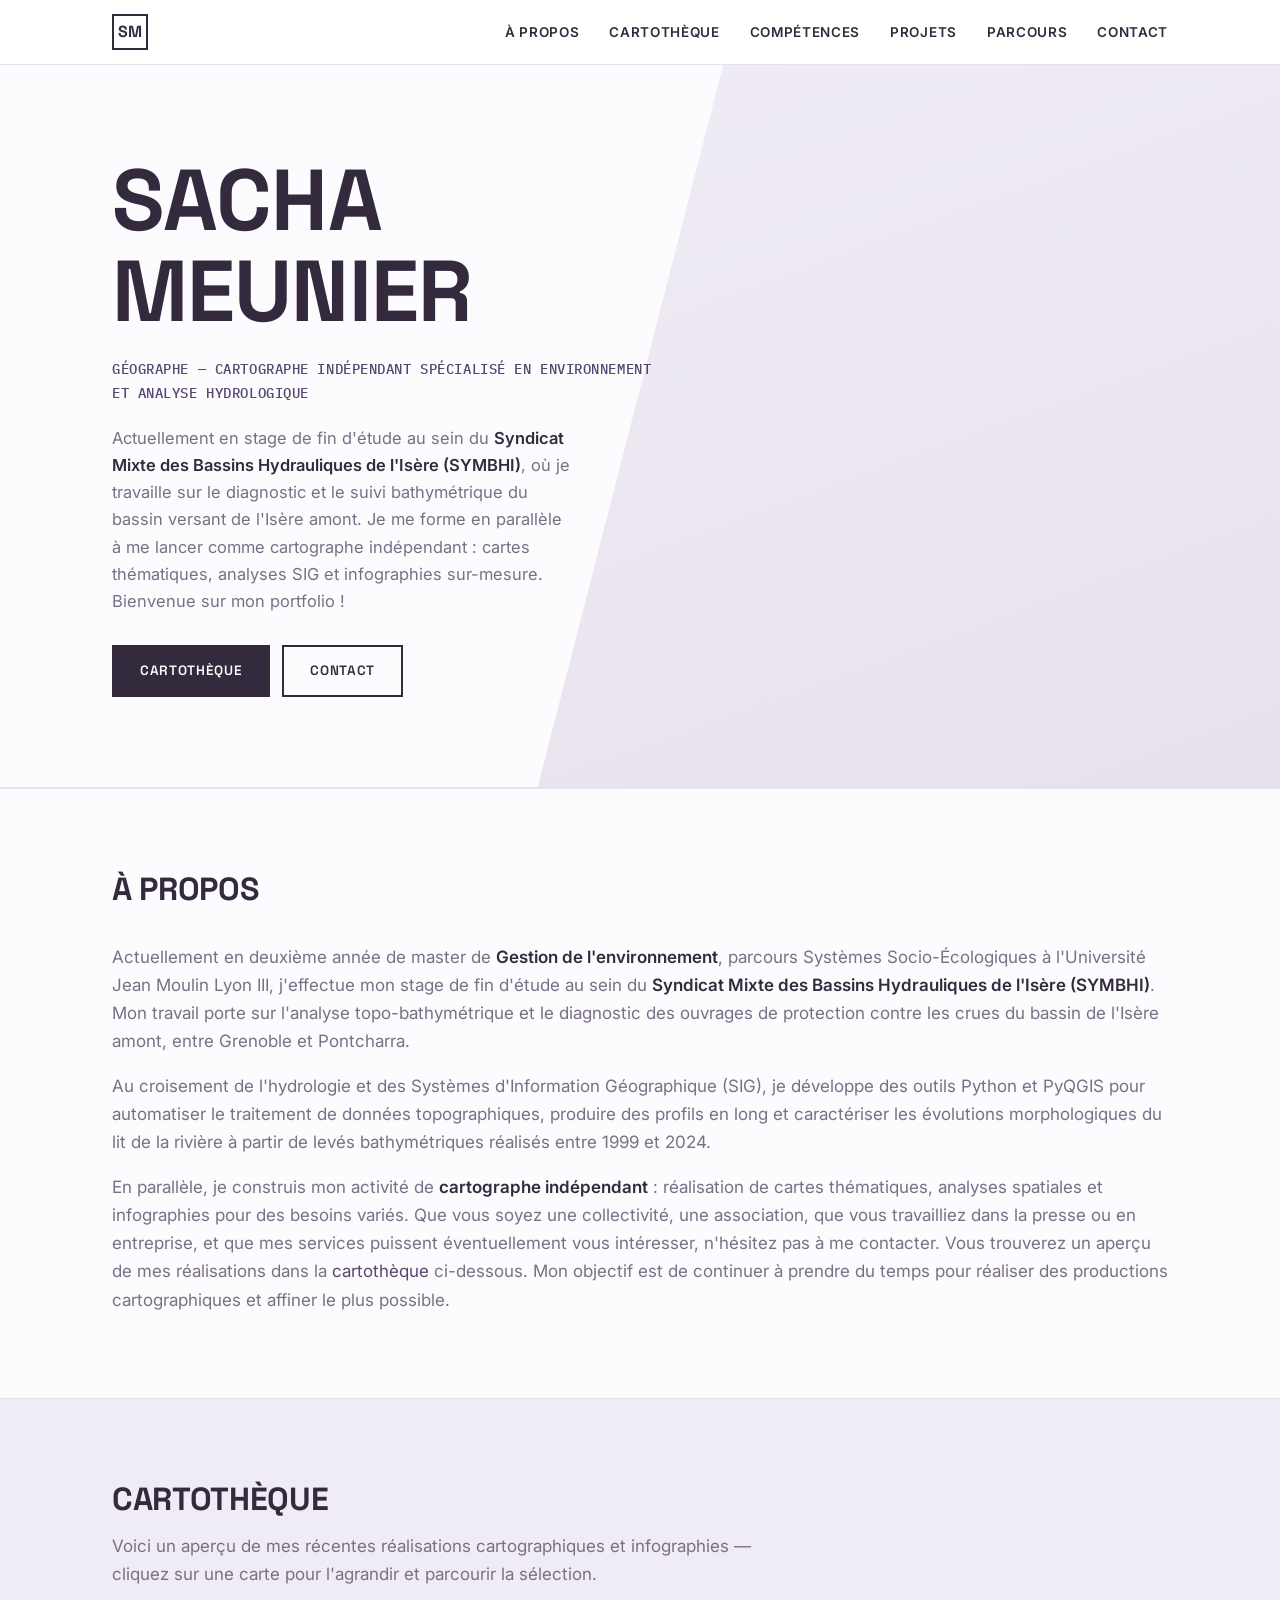
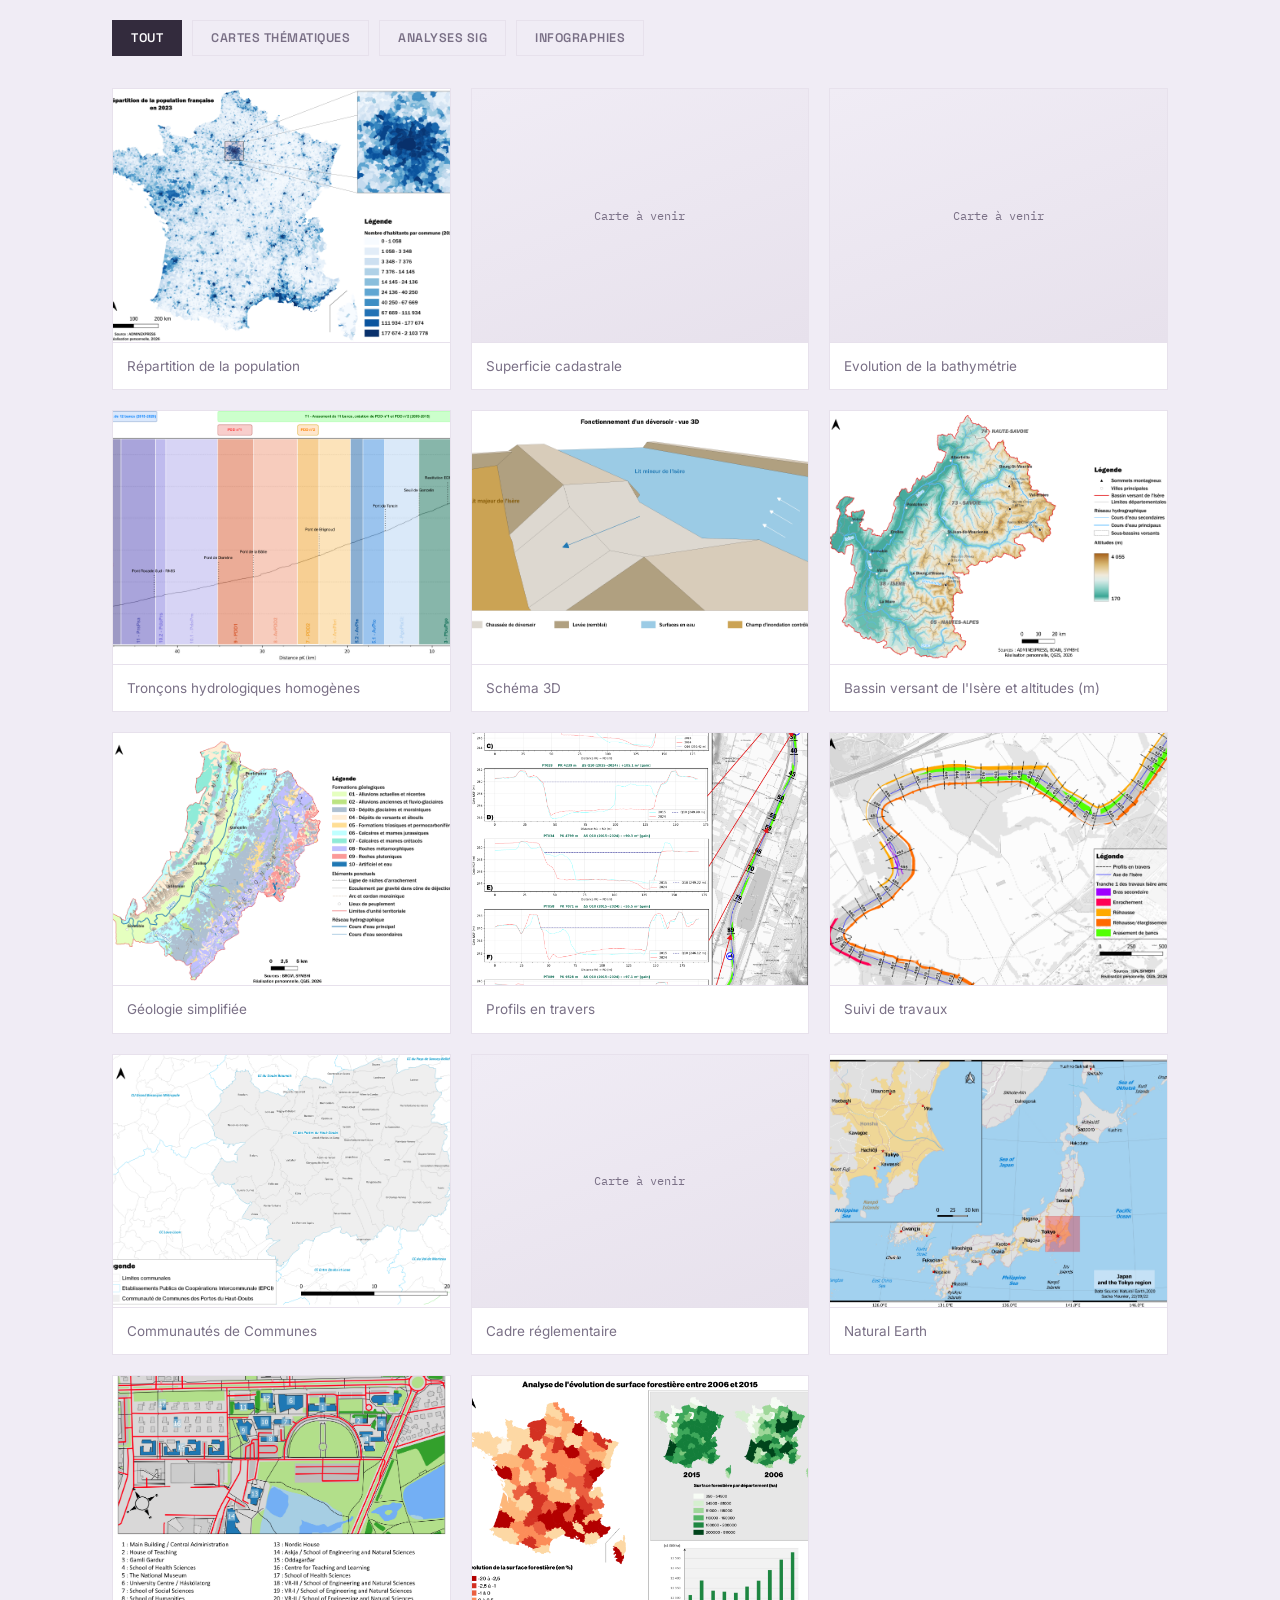
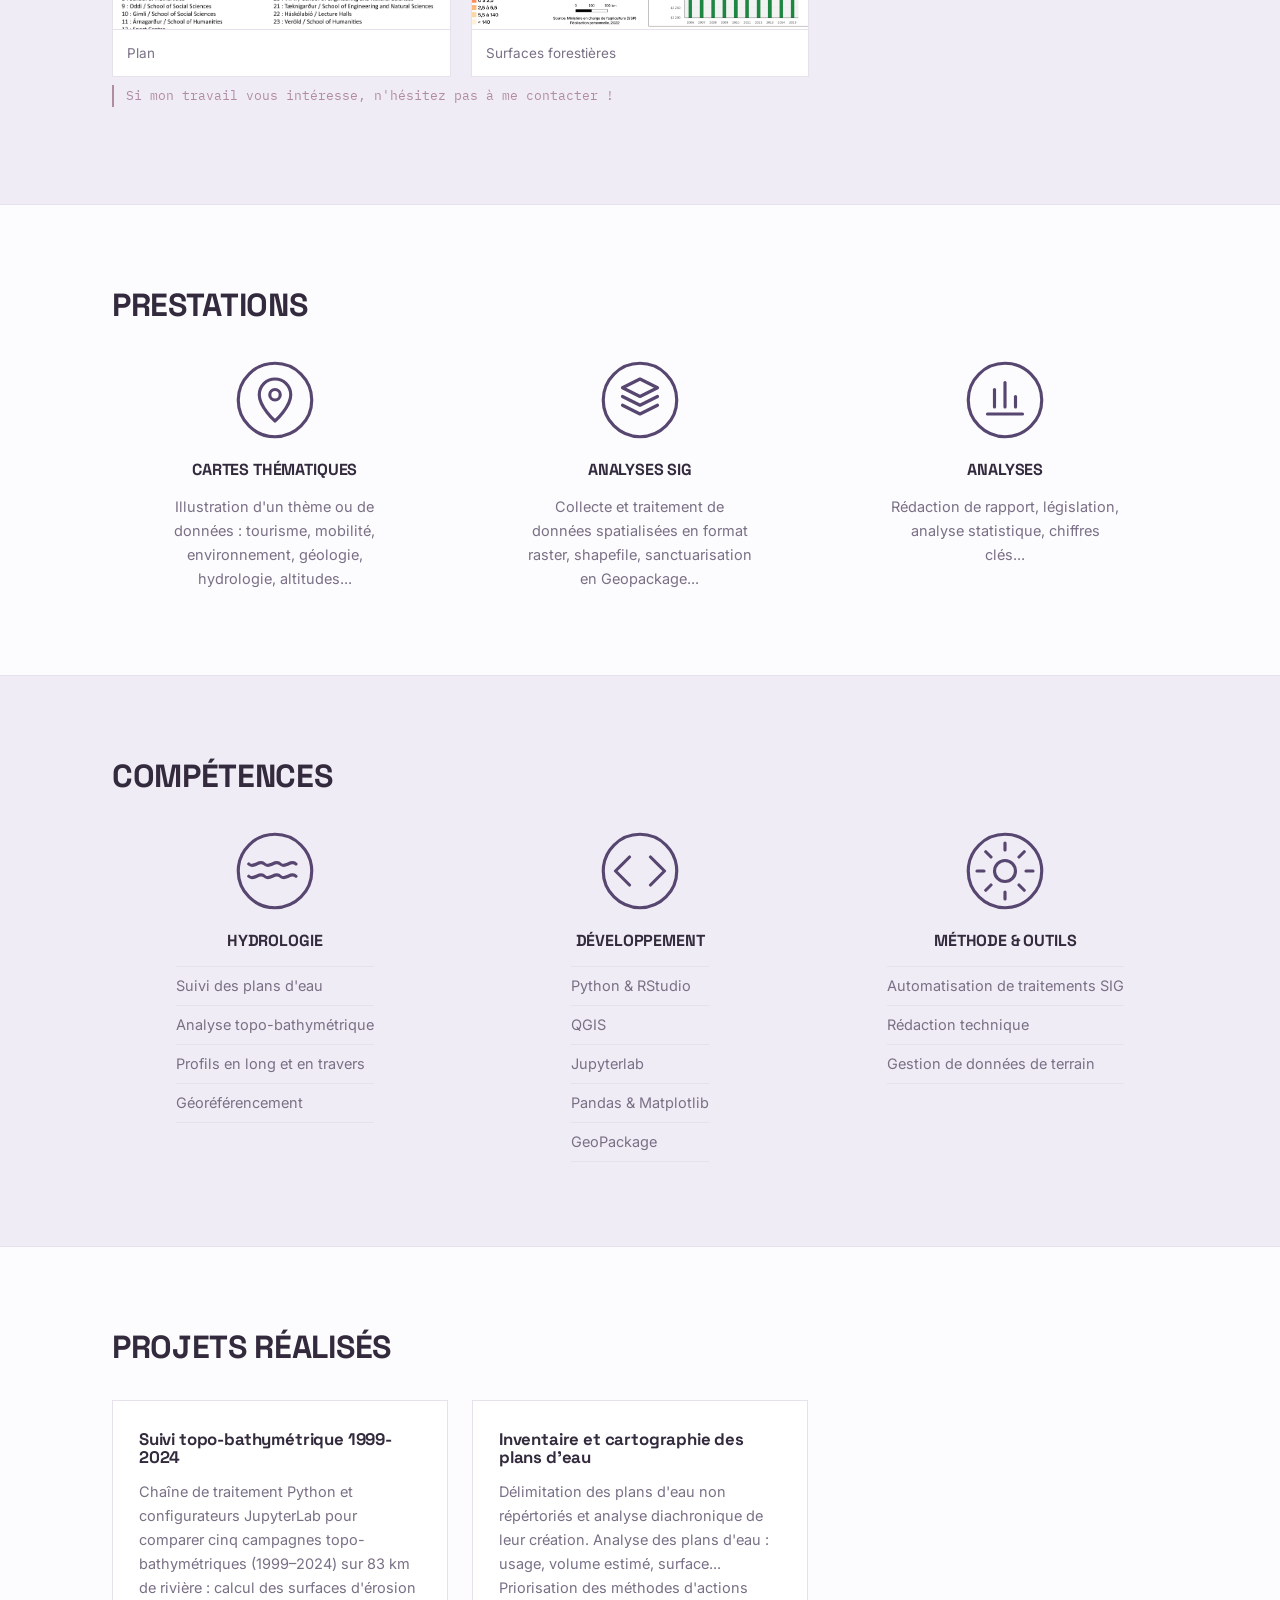
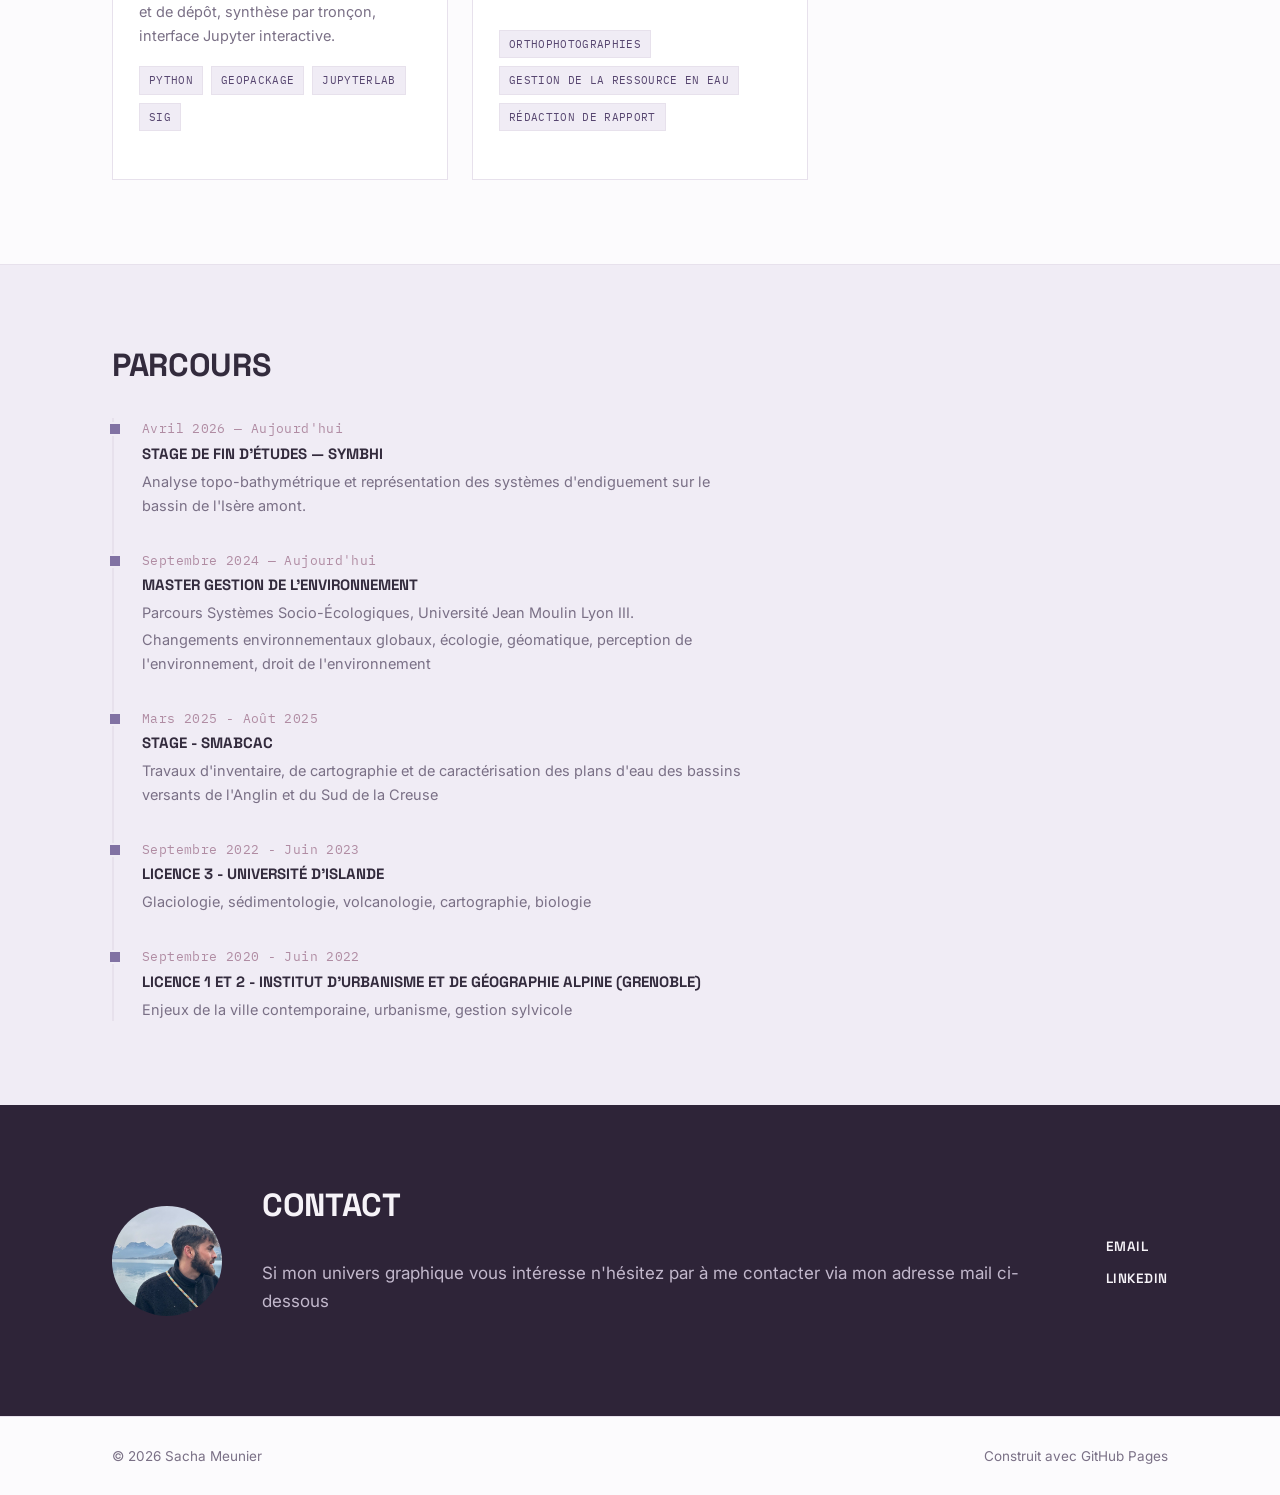
==== index.html @ 657dad51 "Revise timeline and contact information in index.html Updated timeline with new educational and prof" ====
<!DOCTYPE html>
<html lang="fr">
<head>
<meta charset="UTF-8">
<meta name="viewport" content="width=device-width, initial-scale=1.0">
<title>Sacha Meunier — Portfolio Cartographe</title>
<meta name="description" content="Géographe et cartographe indépendant spécialisé en environnement et analyse hydrologique. Cartothèque et contact.">
<link rel="preconnect" href="https://fonts.googleapis.com">
<link rel="preconnect" href="https://fonts.gstatic.com" crossorigin>
<link href="https://fonts.googleapis.com/css2?family=Space+Grotesk:wght@500;600;700&family=Inter:wght@400;500;600&family=IBM+Plex+Mono:wght@400;500&display=swap" rel="stylesheet">
<link rel="stylesheet" href="css/style.css">
</head>
<body>

<a class="skip-link" href="#contenu">Aller au contenu</a>

<header class="site-header">
  <div class="wrap header-inner">
    <a href="#" class="mark" aria-label="Accueil">SM</a>
    <nav class="nav" id="nav">
      <a href="#apropos">À propos</a>
      <a href="#cartotheque">Cartothèque</a>
      <a href="#competences">Compétences</a>
      <a href="#projets">Projets</a>
      <a href="#parcours">Parcours</a>
      <a href="#contact">Contact</a>
    </nav>
    <button class="nav-toggle" id="navToggle" aria-expanded="false" aria-controls="nav" aria-label="Ouvrir le menu">
      <span></span><span></span><span></span>
    </button>
  </div>
</header>

<main id="contenu">

  <!-- HERO -->
  <section class="hero">
    <div class="hero-inner wrap">
      <div class="hero-text-col">
        <h1>Sacha<br>Meunier</h1>
        <p class="hero-role">Géographe — Cartographe indépendant spécialisé en environnement et analyse hydrologique</p>
        <p class="hero-text">
          Actuellement en stage de fin d'étude au sein du <strong>Syndicat Mixte des Bassins Hydrauliques de
          l'Isère (SYMBHI)</strong>, où je travaille sur le diagnostic et le suivi bathymétrique du bassin
          versant de l'Isère amont. Je me forme en parallèle à me lancer comme cartographe indépendant :
          cartes thématiques, analyses SIG et infographies sur-mesure. Bienvenue sur mon portfolio !
        </p>
        <div class="hero-actions">
          <a href="#cartotheque" class="btn btn-primary">Cartothèque</a>
          <a href="#contact" class="btn btn-outline">Contact</a>
        </div>
      </div>
    </div>
    <div class="hero-visual">
      <img src="assets/hero.JPG" alt="Photo de terrain — bassin de l'Isère amont" onerror="this.parentElement.classList.add('no-image')">
    </div>
  </section>

  <!-- À PROPOS -->
  <section class="section" id="apropos">
    <div class="wrap">
      <h2>À propos</h2>
      <div class="section-grid">
        <div class="section-text">
          <p>
            Actuellement en deuxième année de master de <strong>Gestion de l'environnement</strong>, parcours
            Systèmes Socio-Écologiques à l'Université Jean Moulin Lyon III, j'effectue mon stage de fin
            d'étude au sein du <strong>Syndicat Mixte des Bassins Hydrauliques de l'Isère (SYMBHI)</strong>.
            Mon travail porte sur l'analyse topo-bathymétrique et le diagnostic des ouvrages de protection
            contre les crues du bassin de l'Isère amont, entre Grenoble et Pontcharra.
          </p>
          <p>
            Au croisement de l'hydrologie et des Systèmes d'Information Géographique (SIG), je développe des
            outils Python et PyQGIS pour automatiser le traitement de données topographiques, produire des
            profils en long et caractériser les évolutions morphologiques du lit de la rivière à partir de
            levés bathymétriques réalisés entre 1999 et 2024.
          </p>
          <p>
            En parallèle, je construis mon activité de <strong>cartographe indépendant</strong> : réalisation
            de cartes thématiques, analyses spatiales et infographies pour des besoins variés. Que vous soyez
            une collectivité, une association, que vous travailliez dans la presse ou en entreprise, et que
            mes services puissent éventuellement vous intéresser, n'hésitez pas à me contacter. Vous trouverez
            un aperçu de mes réalisations dans la <a href="#cartotheque">cartothèque</a> ci-dessous. Mon
            objectif est de continuer à prendre du temps pour réaliser des productions cartographiques et
            affiner le plus possible.
          </p>
        </div>
      </div>
    </div>
  </section>

  <!-- CARTOTHÈQUE -->
  <section class="section alt" id="cartotheque">
    <div class="wrap">
      <h2>Cartothèque</h2>
      <p class="section-intro">Voici un aperçu de mes récentes réalisations cartographiques et infographies — cliquez sur une carte pour l'agrandir et parcourir la sélection.</p>

      <div class="filter-tabs" role="tablist" aria-label="Filtrer la cartothèque">
        <button class="filter-tab is-active" data-filter="all" type="button">Tout</button>
        <button class="filter-tab" data-filter="thematique" type="button">Cartes thématiques</button>
        <button class="filter-tab" data-filter="sig" type="button">Analyses SIG</button>
        <button class="filter-tab" data-filter="infographie" type="button">Infographies</button>
      </div>

      <div class="map-grid" id="mapGrid">

        <button class="map-card" data-category="thematique" type="button">
          <span class="map-card-media">
            <img src="assets/cartotheque/carte-01.png" alt="Répartition de la population" onerror="this.closest('.map-card').classList.add('no-image')">
          </span>
          <span class="map-card-caption">Répartition de la population</span>
        </button>

        <button class="map-card" data-category="thematique" type="button">
          <span class="map-card-media">
            <img src="assets/cartotheque/carte-02.png" alt="Superficie des communes" onerror="this.closest('.map-card').classList.add('no-image')">
          </span>
          <span class="map-card-caption">Superficie cadastrale</span>
        </button>

        <button class="map-card" data-category="sig" type="button">
          <span class="map-card-media">
            <img src="assets/cartotheque/carte-03.png" alt="Suivi de la bathymétrie" onerror="this.closest('.map-card').classList.add('no-image')">
          </span>
          <span class="map-card-caption">Evolution de la bathymétrie</span>
        </button>

        <button class="map-card" data-category="infographie" type="button">
          <span class="map-card-media">
            <img src="assets/cartotheque/carte-04.png" alt="Tronçons hydrologiques homogènes" onerror="this.closest('.map-card').classList.add('no-image')">
          </span>
          <span class="map-card-caption">Tronçons hydrologiques homogènes</span>
        </button>

        <button class="map-card" data-category="infographie" type="button">
          <span class="map-card-media">
            <img src="assets/cartotheque/carte-05.png" alt="Déversoir 3D" onerror="this.closest('.map-card').classList.add('no-image')">
          </span>
          <span class="map-card-caption">Schéma 3D</span>
        </button>

        <button class="map-card" data-category="thematique" type="button">
          <span class="map-card-media">
            <img src="assets/cartotheque/carte-06.png" alt="Bassin versant" onerror="this.closest('.map-card').classList.add('no-image')">
          </span>
          <span class="map-card-caption">Bassin versant de l'Isère et altitudes (m)</span>
        </button>

        <button class="map-card" data-category="thematique" type="button">
          <span class="map-card-media">
            <img src="assets/cartotheque/carte-07.png" alt="Géologie" onerror="this.closest('.map-card').classList.add('no-image')">
          </span>
          <span class="map-card-caption">Géologie simplifiée</span>
        </button>
        
        <button class="map-card" data-category="infographie" type="button">
          <span class="map-card-media">
            <img src="assets/cartotheque/carte-08.png" alt="Evolution bathymétrique" onerror="this.closest('.map-card').classList.add('no-image')">
          </span>
          <span class="map-card-caption">Profils en travers</span>
        </button>
        
        <button class="map-card" data-category="thematique" type="button">
          <span class="map-card-media">
            <img src="assets/cartotheque/carte-09.png" alt="Suivi de travaux" onerror="this.closest('.map-card').classList.add('no-image')">
          </span>
          <span class="map-card-caption">Suivi de travaux</span>
        </button>
        
        <button class="map-card" data-category="thematique" type="button">
          <span class="map-card-media">
            <img src="assets/cartotheque/carte-10.png" alt="Communauté de communes" onerror="this.closest('.map-card').classList.add('no-image')">
          </span>
          <span class="map-card-caption">Communautés de Communes</span>
        </button>
        
        <button class="map-card" data-category="thematique" type="button">
          <span class="map-card-media">
            <img src="assets/cartotheque/carte-11.png" alt="Cadre réglementaire" onerror="this.closest('.map-card').classList.add('no-image')">
          </span>
          <span class="map-card-caption">Cadre réglementaire</span>
        </button>
        
        <button class="map-card" data-category="thematique" type="button">
          <span class="map-card-media">
            <img src="assets/cartotheque/carte-13.jpg" alt="Natural Earth" onerror="this.closest('.map-card').classList.add('no-image')">
          </span>
          <span class="map-card-caption">Natural Earth</span>
        </button>
        
        <button class="map-card" data-category="thematique" type="button">
          <span class="map-card-media">
            <img src="assets/cartotheque/carte-14.png" alt="Plan" onerror="this.closest('.map-card').classList.add('no-image')">
          </span>
          <span class="map-card-caption">Plan</span>
        </button>
        
        <button class="map-card" data-category="infographie" type="button">
          <span class="map-card-media">
            <img src="assets/cartotheque/carte-12.png" alt="Surfaces forestières" onerror="this.closest('.map-card').classList.add('no-image')">
          </span>
          <span class="map-card-caption">Surfaces forestières</span>
        </button>

      </div>
      <p class="placeholder-hint">Si mon travail vous intéresse, n'hésitez pas à me contacter !</p>
    </div>
  </section>

  <!-- LIGHTBOX -->
  <div class="lightbox" id="lightbox" aria-hidden="true">
    <button class="lightbox-close" id="lightboxClose" type="button" aria-label="Fermer">✕</button>
    <button class="lightbox-nav lightbox-prev" id="lightboxPrev" type="button" aria-label="Carte précédente">‹</button>
    <figure class="lightbox-figure">
      <img id="lightboxImg" src="" alt="">
      <figcaption id="lightboxCaption"></figcaption>
    </figure>
    <button class="lightbox-nav lightbox-next" id="lightboxNext" type="button" aria-label="Carte suivante">›</button>
  </div>

  <!-- PRESTATIONS -->
  <section class="section" id="prestations">
    <div class="wrap">
      <h2>Prestations</h2>
      <div class="skills-grid">

        <div class="skill-item">
          <div class="skill-icon">
            <svg viewBox="0 0 48 48" fill="none" stroke="var(--river-deep)" stroke-width="1.8" stroke-linecap="round" stroke-linejoin="round">
              <circle cx="24" cy="24" r="21"></circle>
              <path d="M24 12c-5 0-9 4-9 9 0 7 9 15 9 15s9-8 9-15c0-5-4-9-9-9z"></path>
              <circle cx="24" cy="21" r="3"></circle>
            </svg>
          </div>
          <h3>Cartes thématiques</h3>
          <p class="service-desc">Illustration d'un thème ou de données&nbsp;: tourisme, mobilité, environnement, géologie, hydrologie, altitudes...</p>
        </div>

        <div class="skill-item">
          <div class="skill-icon">
            <svg viewBox="0 0 48 48" fill="none" stroke="var(--river-deep)" stroke-width="1.8" stroke-linecap="round" stroke-linejoin="round">
              <circle cx="24" cy="24" r="21"></circle>
              <path d="M24 12 L34 17 L24 22 L14 17 Z"></path>
              <path d="M14 22 L24 27 L34 22"></path>
              <path d="M14 27 L24 32 L34 27"></path>
            </svg>
          </div>
          <h3>Analyses SIG</h3>
          <p class="service-desc">Collecte et traitement de données spatialisées en format raster, shapefile, sanctuarisation en Geopackage...</p>
        </div>

        <div class="skill-item">
          <div class="skill-icon">
            <svg viewBox="0 0 48 48" fill="none" stroke="var(--river-deep)" stroke-width="1.8" stroke-linecap="round" stroke-linejoin="round">
              <circle cx="24" cy="24" r="21"></circle>
              <line x1="14" y1="32" x2="34" y2="32"></line>
              <line x1="18" y1="28" x2="18" y2="18"></line>
              <line x1="24" y1="28" x2="24" y2="14"></line>
              <line x1="30" y1="28" x2="30" y2="22"></line>
            </svg>
          </div>
          <h3>Analyses</h3>
          <p class="service-desc">Rédaction de rapport, législation, analyse statistique, chiffres clés...</p>
    </div>
        
  </section>
  <section class="section alt" id="competences">
    <div class="wrap">
      <h2>Compétences</h2>
      <div class="skills-grid">

        <div class="skill-item">
          <div class="skill-icon">
            <svg viewBox="0 0 48 48" fill="none" stroke="var(--river-deep)" stroke-width="1.8" stroke-linecap="round" stroke-linejoin="round">
              <circle cx="24" cy="24" r="21"></circle>
              <path d="M9 20c3 3 6-3 9 0s6-3 9 0 6-3 9 0"></path>
              <path d="M9 27c3 3 6-3 9 0s6-3 9 0 6-3 9 0"></path>
            </svg>
          </div>
          <h3>Hydrologie</h3>
          <ul>
            <li>Suivi des plans d'eau</li>
            <li>Analyse topo-bathymétrique</li>
            <li>Profils en long et en travers</li>
            <li>Géoréférencement</li>
          </ul>
        </div>

        <div class="skill-item">
          <div class="skill-icon">
            <svg viewBox="0 0 48 48" fill="none" stroke="var(--river-deep)" stroke-width="1.8" stroke-linecap="round" stroke-linejoin="round">
              <circle cx="24" cy="24" r="21"></circle>
              <path d="M18 16 L10 24 L18 32"></path>
              <path d="M30 16 L38 24 L30 32"></path>
            </svg>
          </div>
          <h3>Développement</h3>
          <ul>
            <li>Python &amp; RStudio</li>
            <li>QGIS</li>
            <li>Jupyterlab</li>
            <li>Pandas &amp; Matplotlib</li>
            <li>GeoPackage</li>
          </ul>
        </div>

        <div class="skill-item">
          <div class="skill-icon">
            <svg viewBox="0 0 48 48" fill="none" stroke="var(--river-deep)" stroke-width="1.8" stroke-linecap="round" stroke-linejoin="round">
              <circle cx="24" cy="24" r="21"></circle>
              <circle cx="24" cy="24" r="6"></circle>
              <path d="M24 12 L24 8 M24 40 L24 36 M12 24 L8 24 M40 24 L36 24 M16 16 L13 13 M32 16 L35 13 M16 32 L13 35 M32 32 L35 35"></path>
            </svg>
          </div>
          <h3>Méthode &amp; outils</h3>
          <ul>
            <li>Automatisation de traitements SIG</li>
            <li>Rédaction technique</li>
            <li>Gestion de données de terrain</li>
          </ul>
        </div>

      </div>
    </div>
  </section>

  <!-- PROJETS -->
  <section class="section" id="projets">
    <div class="wrap">
      <h2>Projets réalisés</h2>
      <div class="projects-grid">

        <article class="project-card">
          <h3>Suivi topo-bathymétrique 1999-2024</h3>
          <p>
            Chaîne de traitement Python et configurateurs JupyterLab pour comparer cinq campagnes topo-bathymétriques (1999–2024) sur
            83 km de rivière&nbsp;: calcul des surfaces d'érosion et de dépôt, synthèse par tronçon,
            interface Jupyter interactive.
          </p>
          <ul class="tags">
            <li>Python</li>
            <li>GeoPackage</li>
            <li>JupyterLab</li>
            <li>SIG</li>
        </article>

        <article class="project-card">
          <h3>Inventaire et cartographie des plans d'eau</h3>
          <p>
            Délimitation des plans d'eau non répértoriés et analyse diachronique de leur création. Analyse des plans d'eau : usage, volume estimé, surface... Priorisation des méthodes d'actions
          </p>
          <ul class="tags">
            <li>Orthophotographies</li>
            <li>Gestion de la ressource en eau</li>
            <li>Rédaction de rapport</li>
        </article>
  </section>

  <!-- PARCOURS -->
  <section class="section alt" id="parcours">
    <div class="wrap">
      <h2>Parcours</h2>
      <ol class="timeline">
        <li>
          <span class="timeline-date">Avril 2026 — Aujourd'hui</span>
          <span class="timeline-title">Stage de fin d'études — SYMBHI</span>
          <span class="timeline-desc">Analyse topo-bathymétrique et représentation des systèmes d'endiguement sur le bassin de l'Isère amont.</span>
        </li>
        <li>
          <span class="timeline-date">Septembre 2024 — Aujourd'hui</span>
          <span class="timeline-title">Master Gestion de l'environnement</span>
          <span class="timeline-desc">Parcours Systèmes Socio-Écologiques, Université Jean Moulin Lyon III.</span>
          <span class="timeline-desc">Changements environnementaux globaux, écologie, géomatique, perception de l'environnement, droit de l'environnement</span>
        </li>
        <li>
          <span class="timeline-date">Mars 2025 - Août 2025</span>
          <span class="timeline-title">Stage - SMABCAC</span>
          <span class="timeline-desc">Travaux d'inventaire, de cartographie et de caractérisation des plans d'eau des bassins versants de l'Anglin et du Sud de la Creuse</span>
        </li>
        <li>
          <span class="timeline-date">Septembre 2022 - Juin 2023</span>
          <span class="timeline-title">Licence 3 - Université d'Islande</span>
          <span class="timeline-desc">Glaciologie, sédimentologie, volcanologie, cartographie, biologie</span>
        </li>
        <li>
          <span class="timeline-date">Septembre 2020 - Juin 2022</span>
          <span class="timeline-title">Licence 1 et 2 - Institut d'Urbanisme et de Géographie Alpine (Grenoble)</span>
          <span class="timeline-desc">Enjeux de la ville contemporaine, urbanisme, gestion sylvicole</span>
        </li>
      </ol>
    </div>
  </section>

  <!-- CONTACT -->
  <section class="section contact-section" id="contact">
    <div class="wrap contact-grid">
      <div class="contact-photo">
        <img src="assets/profil.jpg" alt="Sacha Meunier">
      </div>
      <div class="contact-text">
        <h2>Contact</h2>
        <p>Si mon univers graphique vous intéresse n'hésitez par à me contacter via mon adresse mail ci-dessous</p>
      </div>
      <ul class="contact-list">
        <li><a href="mailto:schmeunier@gmail.com">Email</a></li>
        <li><a href=www.linkedin.com/in/sacha-meunier-225686174" target="_blank" rel="noopener">LinkedIn</a></li>
      </ul>
    </div>
  </section>

</main>

<footer class="site-footer">
  <div class="wrap footer-inner">
    <span>© <span id="year"></span> Sacha Meunier</span>
    <span class="footer-note">Construit avec GitHub Pages</span>
  </div>
</footer>

<script src="js/script.js"></script>
</body>
</html>
---- css/style.css ----
/* ===========================================================
   Tokens
   =========================================================== */
:root {
  --paper: #FCFBFD;
  --paper-alt: #F0ECF5;
  --ink: #332B3D;
  --ink-soft: #7A7086;
  --river: #8172A3;
  --river-deep: #574670;
  --silt: #B08CA3;
  --line: #E7E1EC;
  --card-bg: #FFFFFF;
  --contact-bg: #2E2438;
  --contact-ink: #F6F3F8;
  --contact-ink-soft: #C2B8CC;

  --font-display: "Space Grotesk", "Helvetica Neue", Arial, sans-serif;
  --font-body: "Inter", -apple-system, BlinkMacSystemFont, "Segoe UI", Roboto, Helvetica, Arial, sans-serif;
  --font-mono: "IBM Plex Mono", ui-monospace, SFMono-Regular, Menlo, Consolas, monospace;

  --max: 1120px;
}

/* ===========================================================
   Reset & base
   =========================================================== */
* { box-sizing: border-box; }
html { scroll-behavior: smooth; }

img {
  max-width: 100%;
  height: auto;
  display: block;
}
@media (prefers-reduced-motion: reduce) {
  html { scroll-behavior: auto; }
  * { animation-duration: 0.01ms !important; transition-duration: 0.01ms !important; }
}

body {
  margin: 0;
  background: var(--paper);
  color: var(--ink);
  font-family: var(--font-body);
  font-size: 17px;
  line-height: 1.65;
  -webkit-font-smoothing: antialiased;
}

h1, h2, h3 {
  font-family: var(--font-display);
  color: var(--ink);
  margin: 0 0 0.4em;
  font-weight: 700;
  letter-spacing: -0.01em;
  text-transform: uppercase;
  line-height: 1.05;
}

p { margin: 0 0 1em; color: var(--ink-soft); }
strong { color: var(--ink); font-weight: 600; }

a {
  color: var(--river-deep);
  text-decoration: none;
}
a:hover { color: var(--river); }

.wrap {
  max-width: var(--max);
  margin: 0 auto;
  padding: 0 32px;
}

:focus-visible {
  outline: 2px solid var(--river);
  outline-offset: 3px;
}

.skip-link {
  position: absolute;
  left: -999px;
  top: 0;
  background: var(--ink);
  color: var(--paper);
  padding: 10px 16px;
  z-index: 100;
}
.skip-link:focus { left: 16px; top: 16px; }

/* ===========================================================
   Header / nav
   =========================================================== */
.site-header {
  position: sticky;
  top: 0;
  z-index: 50;
  background: rgba(255, 255, 255, 0.92);
  backdrop-filter: blur(6px);
  border-bottom: 1px solid var(--line);
}

.header-inner {
  display: flex;
  align-items: center;
  justify-content: space-between;
  height: 64px;
}

.mark {
  font-family: var(--font-display);
  font-weight: 700;
  font-size: 16px;
  letter-spacing: 0.02em;
  color: var(--ink);
  border: 2px solid var(--ink);
  width: 36px;
  height: 36px;
  display: flex;
  align-items: center;
  justify-content: center;
}
.mark:hover { color: var(--paper); background: var(--ink); }

.nav {
  display: flex;
  gap: 30px;
}
.nav a {
  color: var(--ink);
  font-size: 13.5px;
  font-weight: 600;
  text-transform: uppercase;
  letter-spacing: 0.05em;
}
.nav a:hover { color: var(--river-deep); }

.nav-toggle {
  display: none;
  flex-direction: column;
  justify-content: center;
  gap: 5px;
  width: 34px;
  height: 34px;
  background: none;
  border: none;
  cursor: pointer;
  padding: 0;
}
.nav-toggle span {
  display: block;
  height: 2px;
  background: var(--ink);
  width: 100%;
}

@media (max-width: 720px) {
  .nav {
    position: absolute;
    top: 64px;
    left: 0;
    right: 0;
    background: var(--paper);
    border-bottom: 1px solid var(--line);
    flex-direction: column;
    gap: 0;
    display: none;
  }
  .nav.open { display: flex; }
  .nav a {
    padding: 16px 32px;
    border-top: 1px solid var(--line);
  }
  .nav-toggle { display: flex; }
}

/* ===========================================================
   Hero
   =========================================================== */
.hero {
  position: relative;
  overflow: hidden;
  min-height: 640px;
  display: flex;
  align-items: center;
  border-bottom: 1px solid var(--line);
}

.hero-inner {
  position: relative;
  z-index: 2;
  width: 100%;
}

.hero-text-col {
  max-width: 560px;
  padding: 90px 0 90px;
}

.hero h1 {
  font-size: clamp(3rem, 7vw, 5.4rem);
  margin-bottom: 22px;
}

.hero-role {
  font-family: var(--font-mono);
  font-size: 14px;
  letter-spacing: 0.04em;
  text-transform: uppercase;
  color: var(--river-deep);
  font-weight: 500;
  margin-bottom: 20px;
}

.hero-text {
  max-width: 46ch;
  font-size: 16.5px;
}

.hero-actions {
  display: flex;
  gap: 12px;
  margin-top: 30px;
  flex-wrap: wrap;
}

.btn {
  display: inline-block;
  padding: 13px 26px;
  font-family: var(--font-display);
  font-size: 13.5px;
  font-weight: 600;
  text-transform: uppercase;
  letter-spacing: 0.05em;
  border: 2px solid transparent;
  transition: background 0.15s ease, color 0.15s ease, border-color 0.15s ease;
}

.btn-primary {
  background: var(--ink);
  color: var(--paper);
  border-color: var(--ink);
}
.btn-primary:hover { background: var(--river-deep); border-color: var(--river-deep); color: #fff; }

.btn-outline {
  border-color: var(--ink);
  color: var(--ink);
}
.btn-outline:hover { border-color: var(--river-deep); color: var(--river-deep); }

/* Signature hero visual: diagonal photo panel */
.hero-visual {
  position: absolute;
  top: 0;
  right: 0;
  height: 100%;
  width: 58%;
  z-index: 1;
  clip-path: polygon(25% 0, 100% 0, 100% 100%, 0% 100%);
  background: var(--paper-alt);
  padding: 0px;
}
.hero-visual img {
  width: 100%;
  height: 100%;
  object-fit: cover;
  display: block;
}
/* Repli tant qu'aucune photo n'est ajoutée dans assets/hero.jpg */
.hero-visual.no-image {
  background: linear-gradient(160deg, var(--paper-alt) 0%, var(--line) 100%);
}
.hero-visual.no-image img { display: none; }

@media (max-width: 900px) {
  .hero-visual {
    width: 100%;
    height: 220px;
    position: relative;
    clip-path: none;
  }
  .hero {
    flex-direction: column;
    min-height: unset;
  }
  .hero-inner { order: 1; }
  .hero-text-col { padding: 60px 0 20px; }
}

/* ===========================================================
   Sections
   =========================================================== */
.section {
  padding: 84px 0;
  border-top: 1px solid var(--line);
}
.section.alt { background: var(--paper-alt); }

.section h2 {
  font-size: 2rem;
  margin-bottom: 36px;
}

.section-text p:last-of-type { margin-bottom: 0; }

.placeholder-hint {
  font-family: var(--font-mono);
  font-size: 13px;
  color: var(--silt);
  border-left: 2px solid var(--silt);
  padding-left: 12px;
  margin-top: 8px;
  text-transform: none;
}

/* ===========================================================
   Compétences — icon circles
   =========================================================== */
.skills-grid {
  display: grid;
  grid-template-columns: repeat(3, 1fr);
  gap: 40px;
}

.skill-item {
  text-align: center;
}

.skill-icon {
  width: 84px;
  height: 84px;
  margin: 0 auto 20px;
}
.skill-icon svg { width: 100%; height: 100%; }

.skill-item h3 {
  font-size: 1rem;
  margin-bottom: 16px;
}

.skill-item ul {
  list-style: none;
  margin: 0;
  padding: 0;
  display: inline-block;
  text-align: left;
}
.skill-item li {
  padding: 7px 0;
  color: var(--ink-soft);
  font-size: 14.5px;
  border-top: 1px solid var(--line);
}
.skill-item li:last-child { border-bottom: 1px solid var(--line); }

@media (max-width: 780px) {
  .skills-grid { grid-template-columns: 1fr; }
}

.service-desc {
  max-width: 230px;
  margin: 0 auto;
  font-size: 14.5px;
}

/* ===========================================================
   Cartothèque
   =========================================================== */
.section-intro {
  max-width: 60ch;
  margin-top: -20px;
  margin-bottom: 32px;
}

.filter-tabs {
  display: flex;
  flex-wrap: wrap;
  gap: 10px;
  margin-bottom: 32px;
}

.filter-tab {
  font-family: var(--font-display);
  font-size: 12.5px;
  font-weight: 600;
  text-transform: uppercase;
  letter-spacing: 0.04em;
  background: none;
  border: 1px solid var(--line);
  color: var(--ink-soft);
  padding: 9px 18px;
  cursor: pointer;
  transition: border-color 0.15s ease, color 0.15s ease, background 0.15s ease;
}
.filter-tab:hover { border-color: var(--river-deep); color: var(--river-deep); }
.filter-tab.is-active {
  background: var(--ink);
  border-color: var(--ink);
  color: var(--paper);
}

.map-grid {
  display: grid;
  grid-template-columns: repeat(3, 1fr);
  gap: 20px;
}

.map-card {
  display: block;
  width: 100%;
  padding: 0;
  border: 1px solid var(--line);
  background: var(--card-bg);
  cursor: pointer;
  text-align: left;
  font: inherit;
}

.map-card-media {
  display: block;
  aspect-ratio: 4 / 3;
  overflow: hidden;
  background: var(--paper-alt);
}
.map-card-media img {
  width: 100%;
  height: 100%;
  object-fit: cover;
  transition: transform 0.3s ease;
}
.map-card:hover .map-card-media img { transform: scale(1.04); }

.map-card-caption {
  display: block;
  padding: 12px 14px;
  font-size: 13.5px;
  color: var(--ink-soft);
  border-top: 1px solid var(--line);
}

/* Repli tant qu'aucune carte n'est ajoutée */
.map-card.no-image .map-card-media {
  display: flex;
  align-items: center;
  justify-content: center;
  background: linear-gradient(160deg, var(--paper-alt) 0%, var(--line) 100%);
}
.map-card.no-image .map-card-media img { display: none; }
.map-card.no-image .map-card-media::after {
  content: "Carte à venir";
  font-family: var(--font-mono);
  font-size: 12px;
  color: var(--ink-soft);
}
.map-card.hidden-by-filter { display: none; }

@media (max-width: 900px) {
  .map-grid { grid-template-columns: 1fr 1fr; }
}
@media (max-width: 560px) {
  .map-grid { grid-template-columns: 1fr; }
}

/* ===========================================================
   Lightbox
   =========================================================== */
.lightbox {
  position: fixed;
  inset: 0;
  z-index: 200;
  background: rgba(23, 24, 26, 0.94);
  display: none;
  align-items: center;
  justify-content: center;
  padding: 40px;
}
.lightbox.is-open { display: flex; }

.lightbox-figure {
  max-width: 90vw;
  max-height: 85vh;
  margin: 0;
  display: flex;
  flex-direction: column;
  align-items: center;
  gap: 14px;
}
.lightbox-figure img {
  max-width: 100%;
  max-height: 72vh;
  object-fit: contain;
  display: block;
}
.lightbox-figure figcaption {
  font-family: var(--font-mono);
  font-size: 13px;
  color: var(--contact-ink-soft);
  text-align: center;
}

.lightbox-close {
  position: absolute;
  top: 24px;
  right: 28px;
  background: none;
  border: none;
  color: var(--paper);
  font-size: 22px;
  line-height: 1;
  cursor: pointer;
  padding: 8px;
}
.lightbox-close:hover { color: var(--river); }

.lightbox-nav {
  position: absolute;
  top: 50%;
  transform: translateY(-50%);
  background: none;
  border: none;
  color: var(--paper);
  font-size: 40px;
  line-height: 1;
  cursor: pointer;
  padding: 12px 18px;
}
.lightbox-nav:hover { color: var(--river); }
.lightbox-prev { left: 10px; }
.lightbox-next { right: 10px; }

@media (max-width: 600px) {
  .lightbox-nav { font-size: 30px; padding: 8px 10px; }
  .lightbox-close { top: 14px; right: 16px; }
}

/* ===========================================================
   Projets
   =========================================================== */
.projects-grid {
  display: grid;
  grid-template-columns: repeat(3, 1fr);
  gap: 24px;
}

.project-card {
  background: var(--card-bg);
  border: 1px solid var(--line);
  padding: 30px 26px;
  display: flex;
  flex-direction: column;
}

.project-card h3 {
  font-size: 1.05rem;
  text-transform: none;
  margin-bottom: 14px;
}

.project-card p {
  font-size: 14.5px;
  flex-grow: 1;
}

.tags {
  list-style: none;
  display: flex;
  flex-wrap: wrap;
  gap: 8px;
  padding: 0;
  margin: 4px 0 18px;
}
.tags li {
  font-family: var(--font-mono);
  font-size: 11px;
  letter-spacing: 0.03em;
  text-transform: uppercase;
  color: var(--river-deep);
  background: var(--paper-alt);
  border: 1px solid var(--line);
  padding: 4px 9px;
}

.project-link {
  font-family: var(--font-display);
  font-size: 13px;
  font-weight: 600;
  text-transform: uppercase;
  letter-spacing: 0.03em;
  align-self: flex-start;
}

@media (max-width: 900px) {
  .projects-grid { grid-template-columns: 1fr 1fr; }
}
@media (max-width: 620px) {
  .projects-grid { grid-template-columns: 1fr; }
}

/* ===========================================================
   Parcours (timeline)
   =========================================================== */
.timeline {
  list-style: none;
  margin: 0;
  padding: 0;
  border-left: 2px solid var(--line);
  max-width: 640px;
}

.timeline li {
  position: relative;
  padding: 0 0 32px 28px;
  display: flex;
  flex-direction: column;
  gap: 3px;
}
.timeline li::before {
  content: "";
  position: absolute;
  left: -6px;
  top: 4px;
  width: 10px;
  height: 10px;
  background: var(--river);
  border: 2px solid var(--paper-alt);
}
.timeline li:last-child { padding-bottom: 0; }

.timeline-date {
  font-family: var(--font-mono);
  font-size: 12.5px;
  color: var(--silt);
  letter-spacing: 0.03em;
}
.timeline-title {
  font-family: var(--font-display);
  font-weight: 700;
  text-transform: uppercase;
  font-size: 15px;
  color: var(--ink);
}
.timeline-desc {
  font-size: 14.5px;
  color: var(--ink-soft);
}

/* ===========================================================
   Contact — full-bleed dark section
   =========================================================== */
.contact-section {
  background: var(--contact-bg);
  border-top: none;
}
.contact-section h2 { color: var(--contact-ink); }
.contact-section p { color: var(--contact-ink-soft); }

.contact-grid {
  display: grid;
  grid-template-columns: auto 1fr auto;
  gap: 40px;
  align-items: center;
}

.contact-photo svg {
  width: 110px;
  height: 110px;
  stroke: var(--contact-ink-soft);
  stroke-width: 2;
  fill: none;
}

.contact-photo img {
  width: 110px;
  height: 110px;
  border-radius: 50%;
  object-fit: cover;
  display: block;
}

.contact-list {
  list-style: none;
  margin: 0;
  padding: 0;
  display: flex;
  flex-direction: column;
  gap: 4px;
}
.contact-list a {
  font-family: var(--font-display);
  font-weight: 600;
  text-transform: uppercase;
  font-size: 13.5px;
  letter-spacing: 0.04em;
  color: var(--contact-ink);
  padding: 6px 0;
}
.contact-list a:hover { color: var(--river); }

@media (max-width: 700px) {
  .contact-grid {
    grid-template-columns: 1fr;
    text-align: center;
  }
  .contact-photo { margin: 0 auto; }
  .contact-list { align-items: center; }
}

/* ===========================================================
   Footer
   =========================================================== */
.site-footer {
  border-top: 1px solid var(--line);
  padding: 28px 0;
}
.footer-inner {
  display: flex;
  justify-content: space-between;
  font-size: 13.5px;
  color: var(--ink-soft);
  flex-wrap: wrap;
  gap: 8px;
}
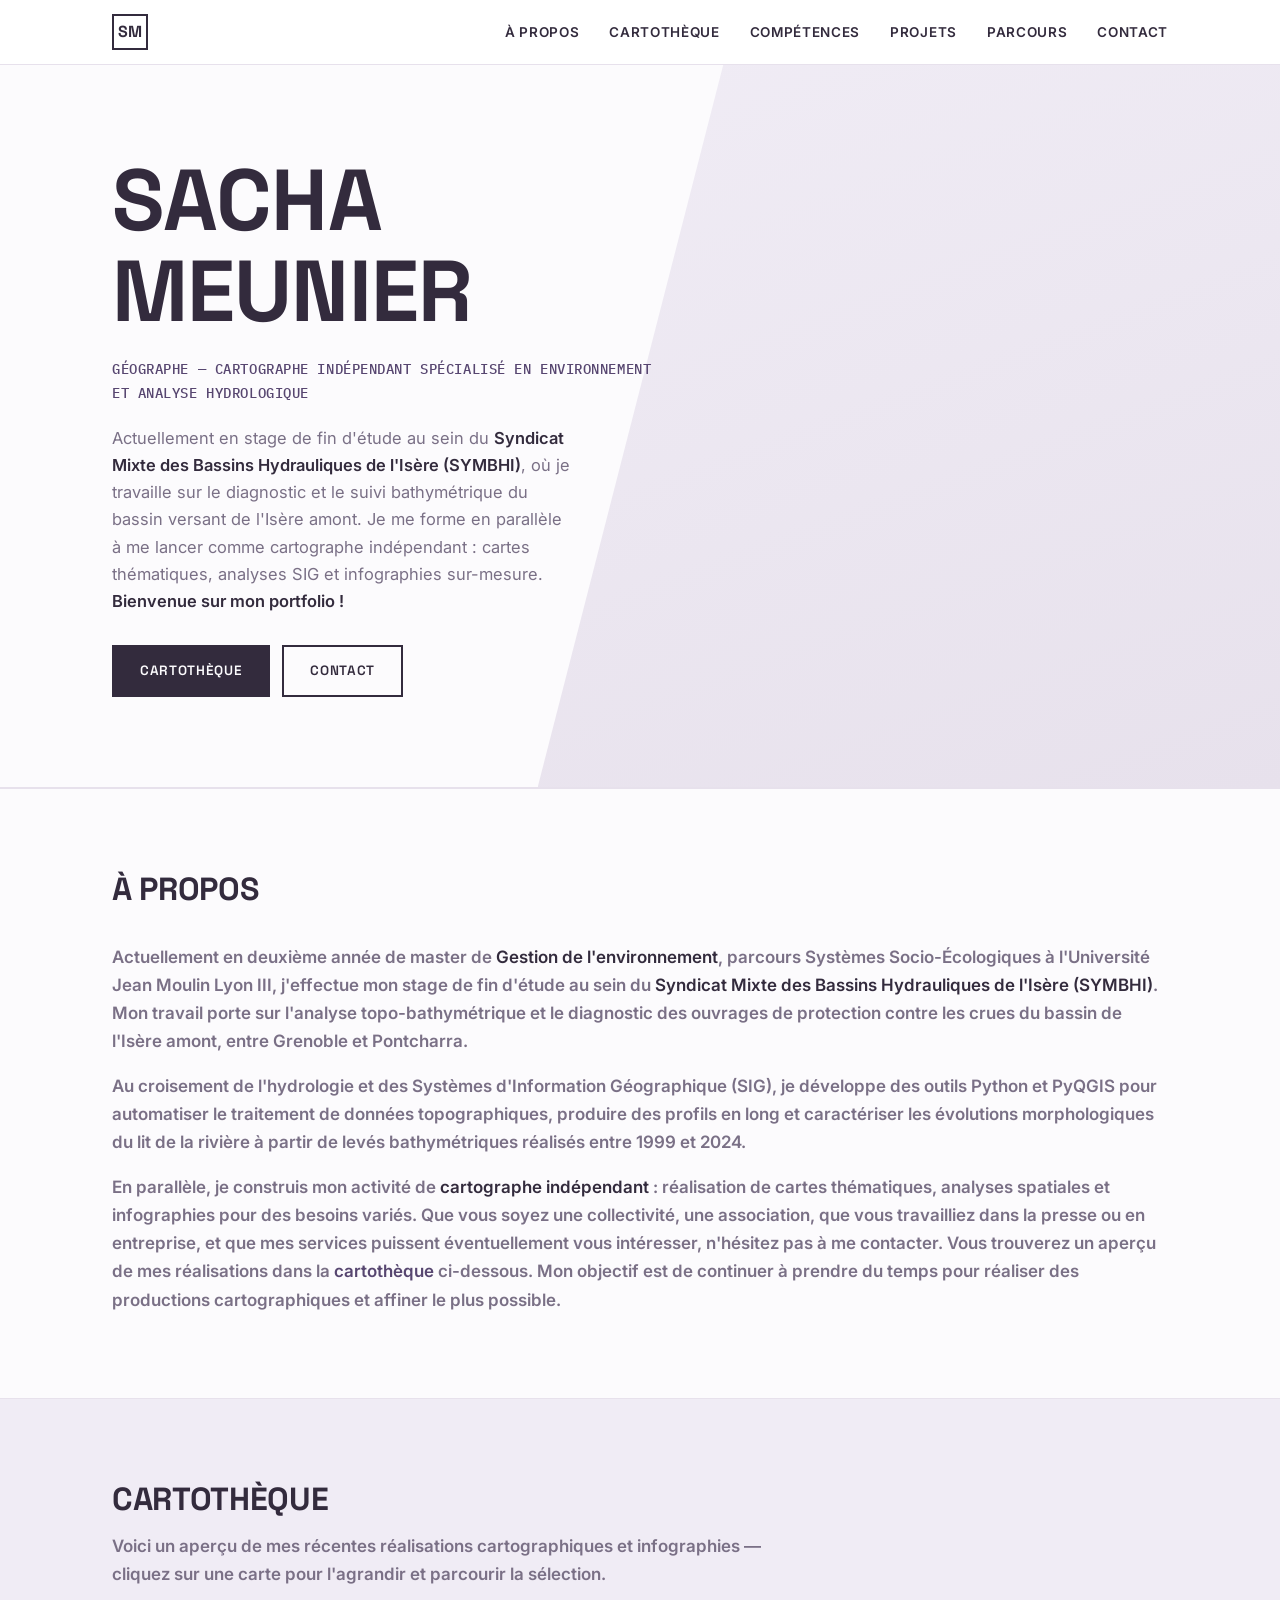
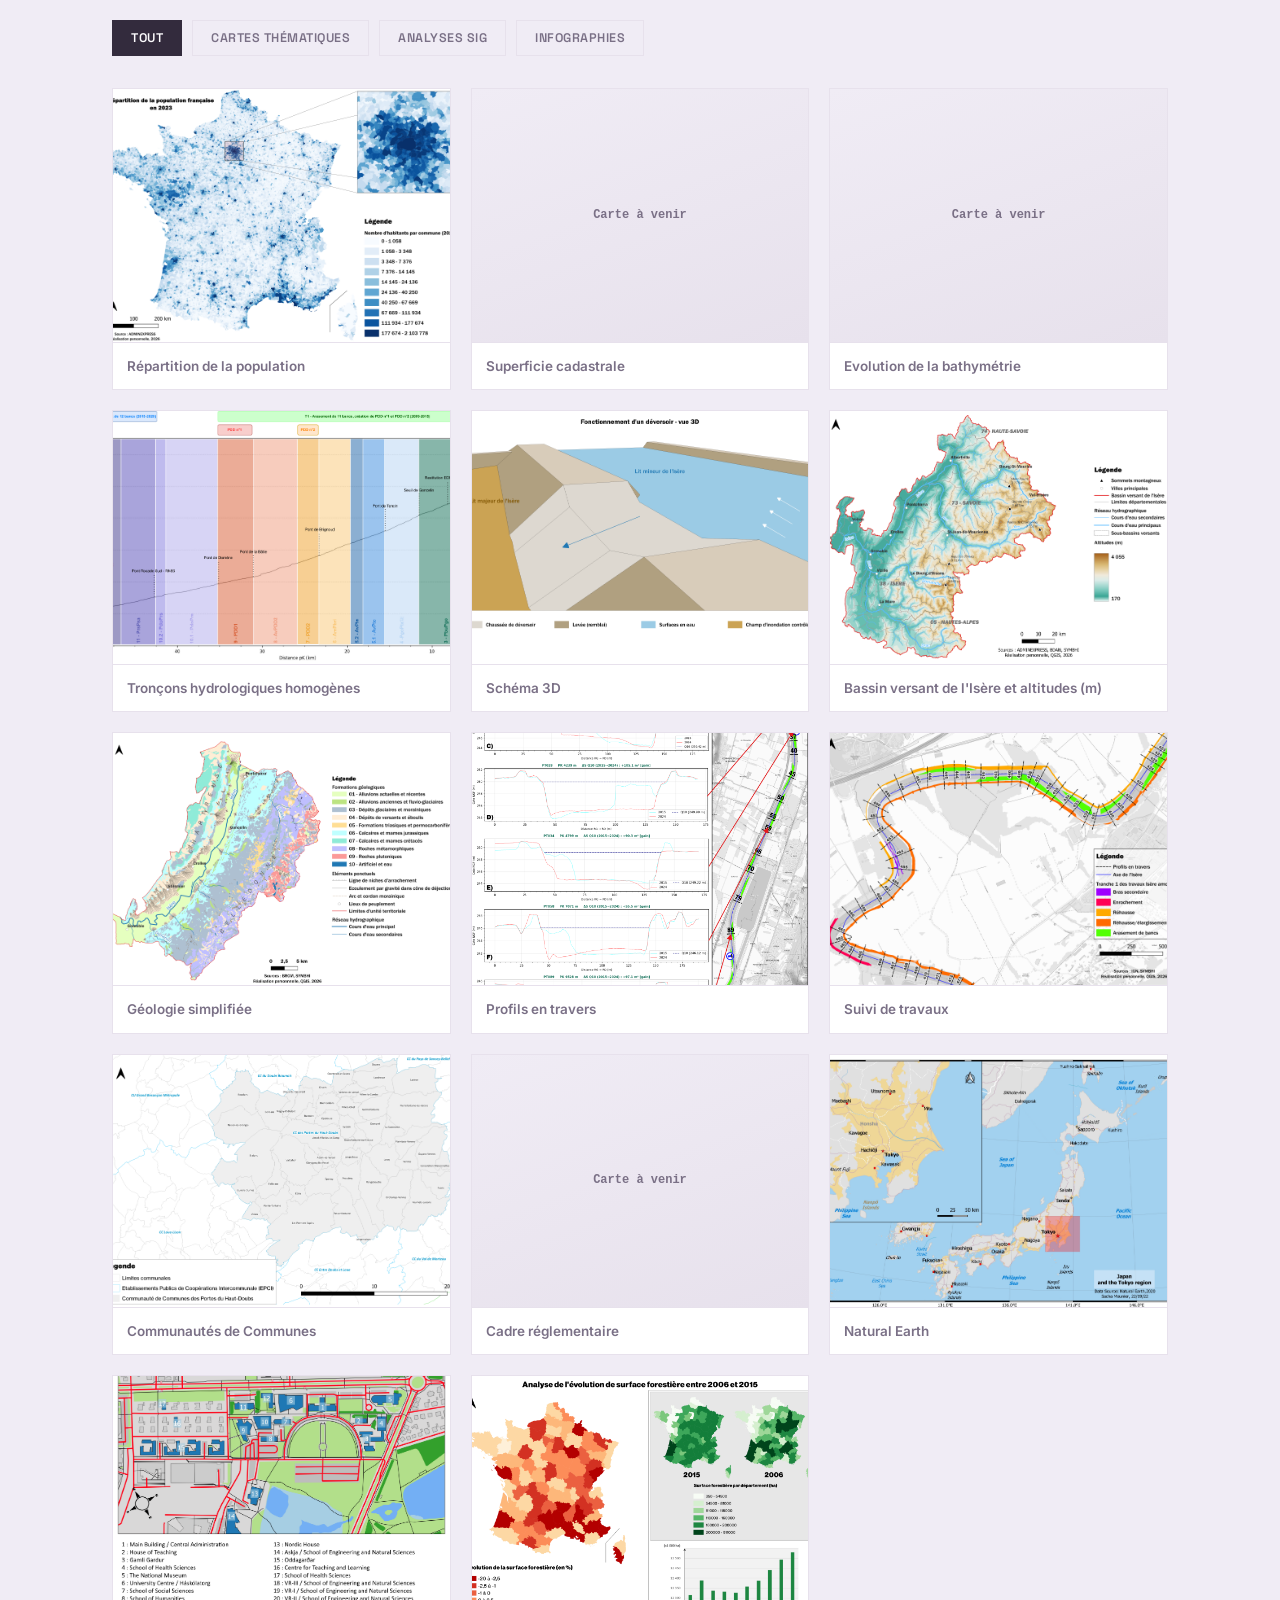
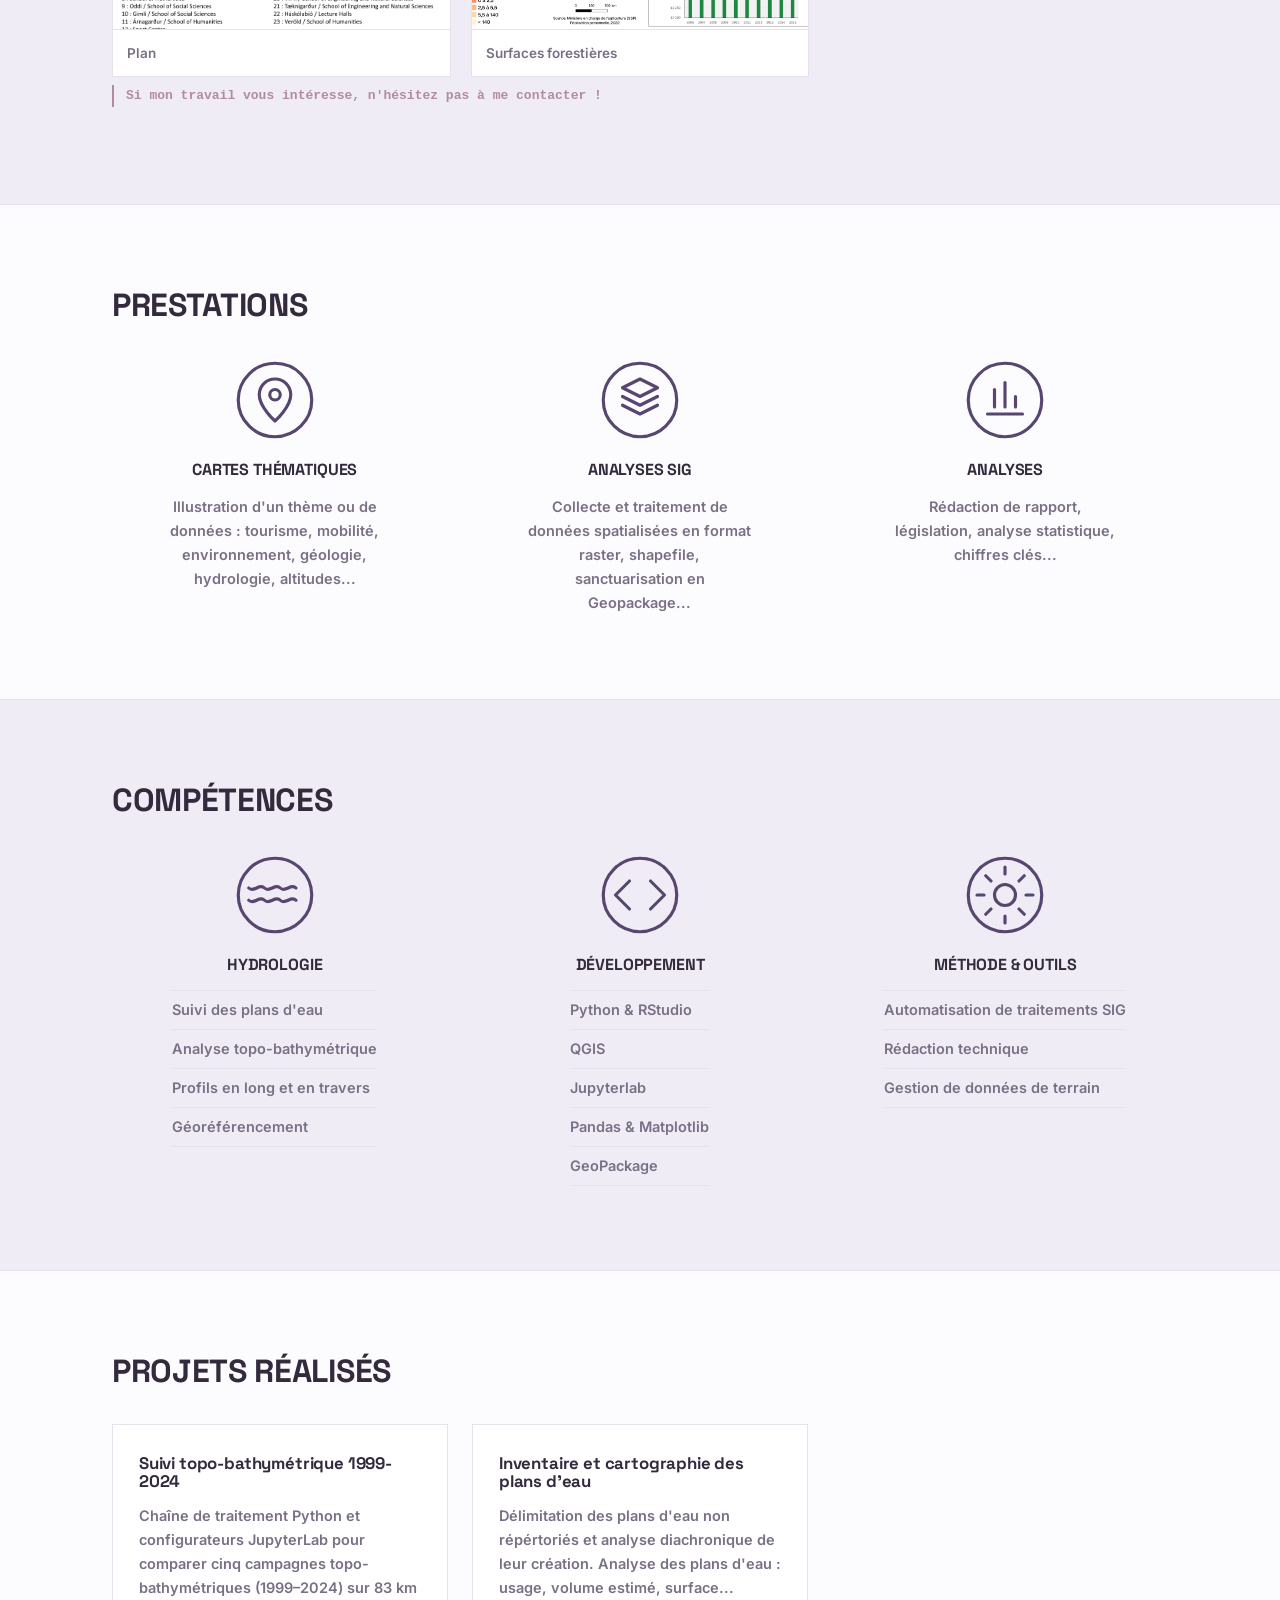
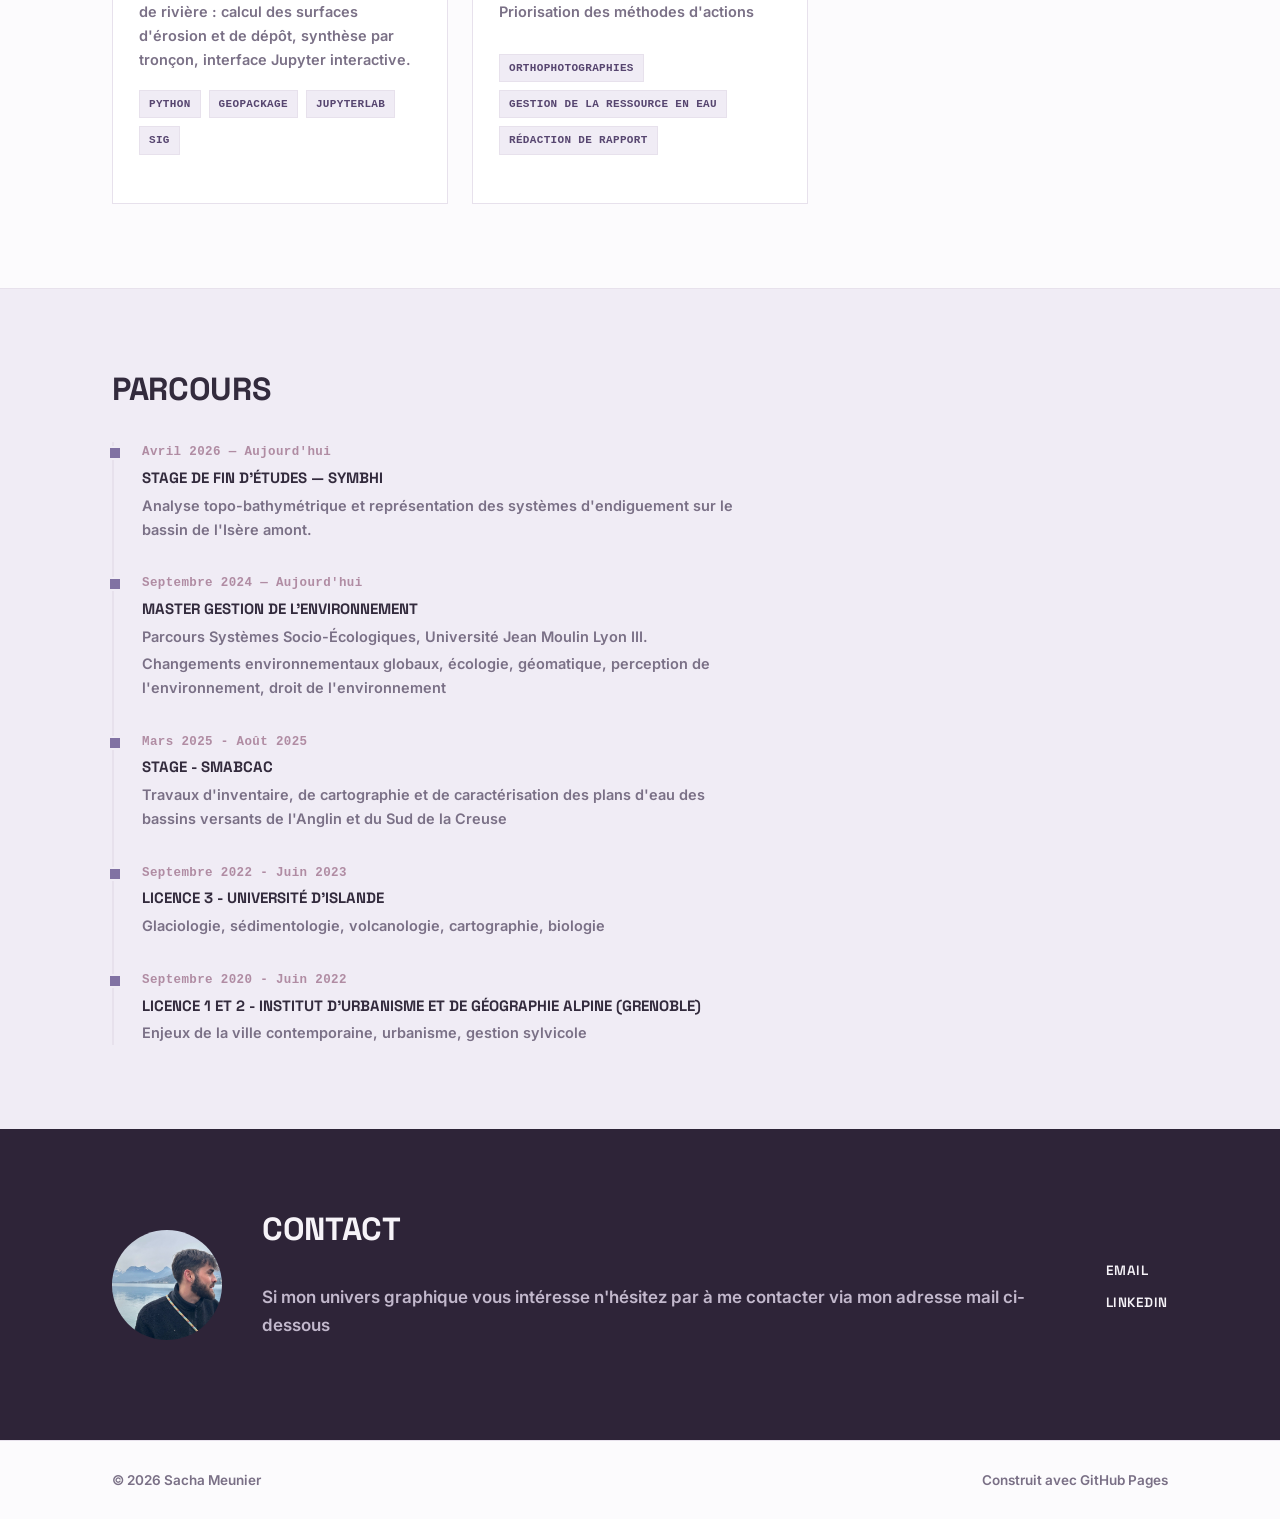
==== commit f4efd856: "Fix HTML strong tag in portfolio message Corrected HTML formatting for the portfolio welcome message" ====
--- a/index.html
+++ b/index.html
@@ -43,7 +43,7 @@
           Actuellement en stage de fin d'étude au sein du <strong>Syndicat Mixte des Bassins Hydrauliques de
           l'Isère (SYMBHI)</strong>, où je travaille sur le diagnostic et le suivi bathymétrique du bassin
           versant de l'Isère amont. Je me forme en parallèle à me lancer comme cartographe indépendant :
-          cartes thématiques, analyses SIG et infographies sur-mesure. Bienvenue sur mon portfolio !
+          cartes thématiques, analyses SIG et infographies sur-mesure. <strong>Bienvenue sur mon portfolio !<strong>
         </p>
         <div class="hero-actions">
           <a href="#cartotheque" class="btn btn-primary">Cartothèque</a>
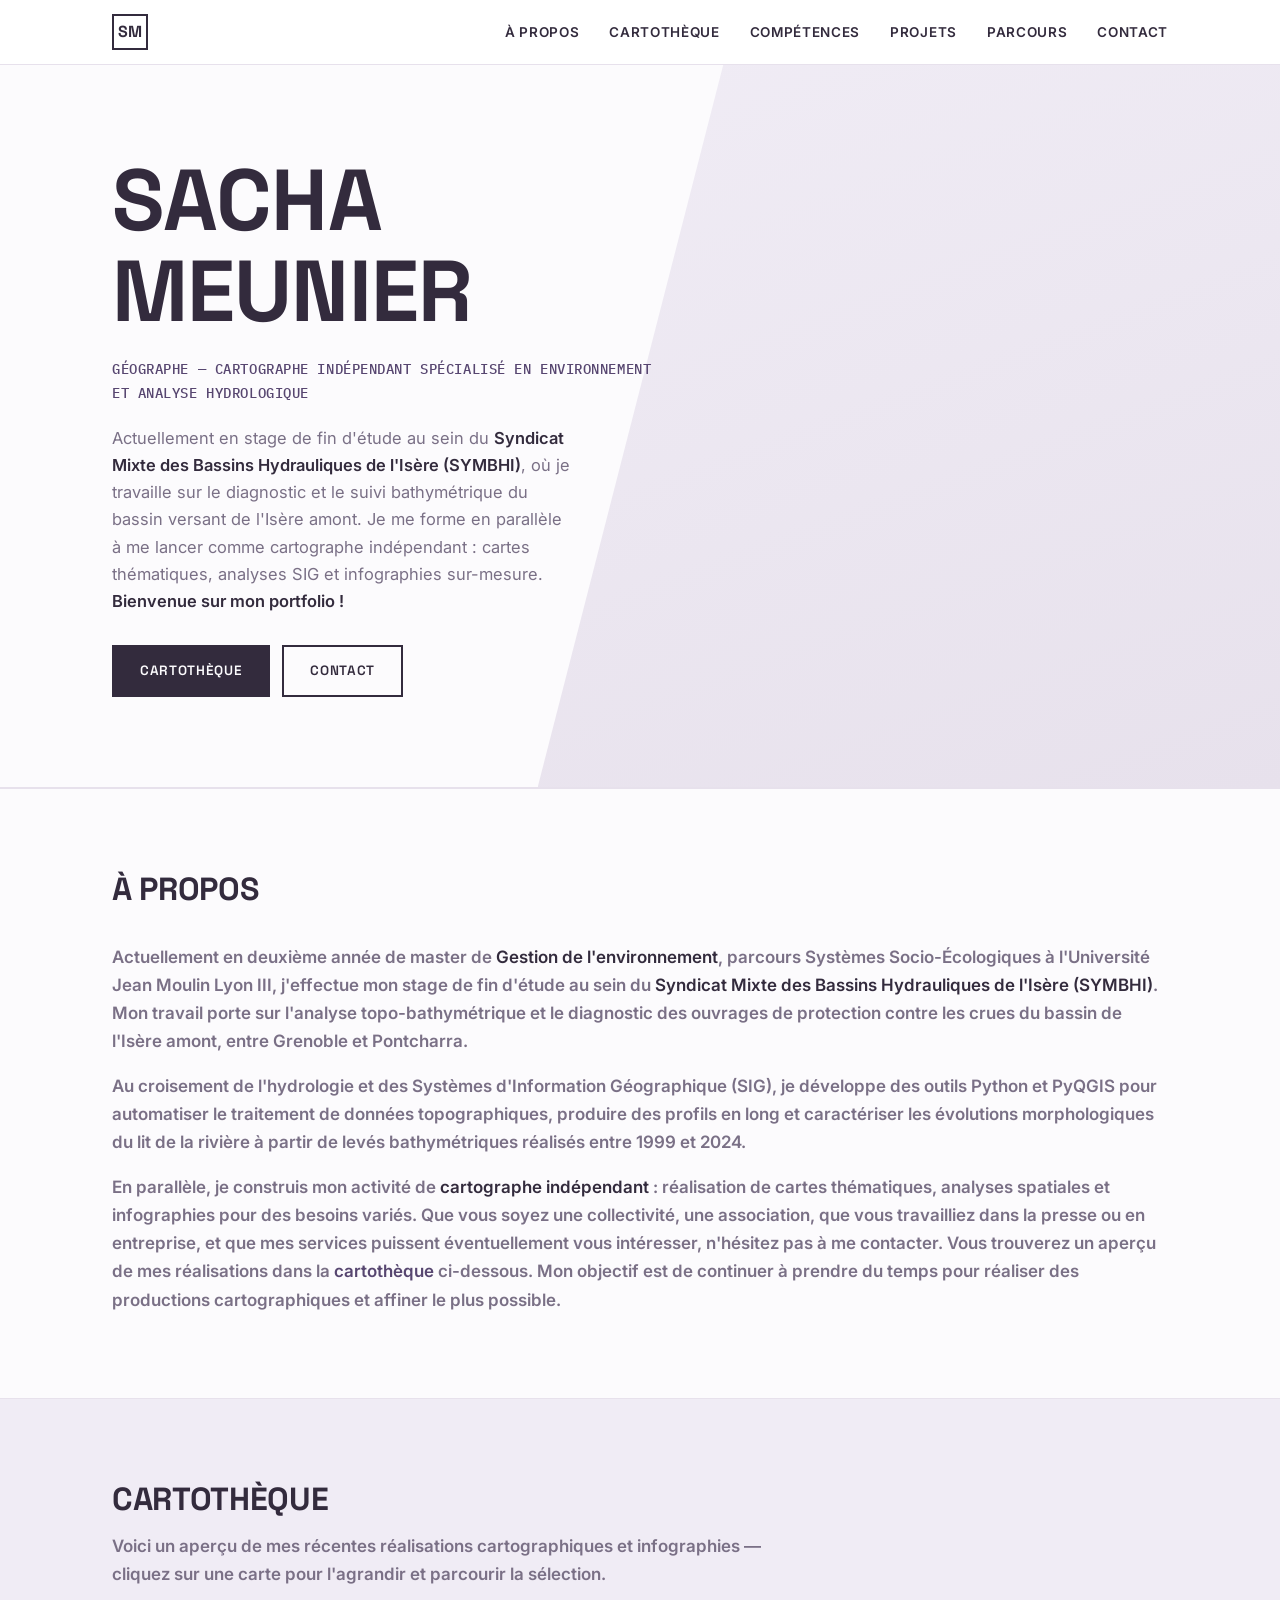
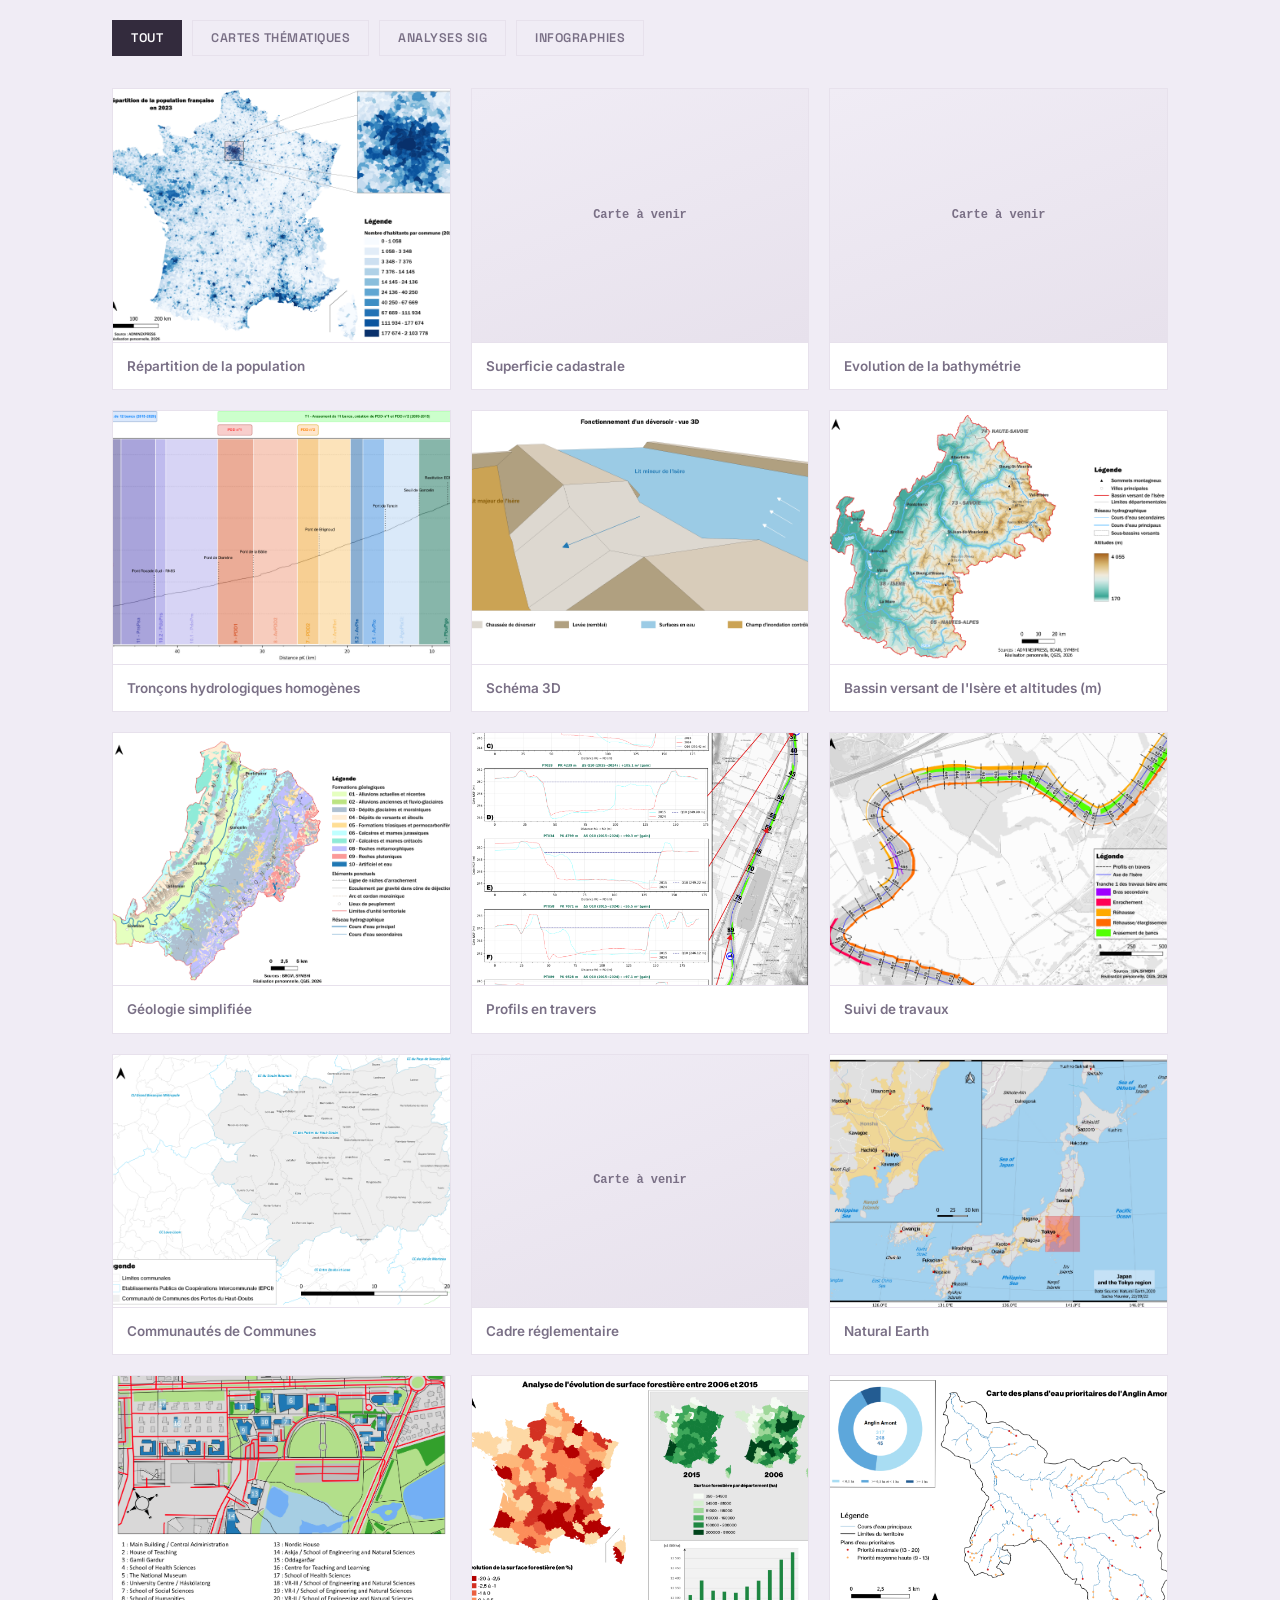
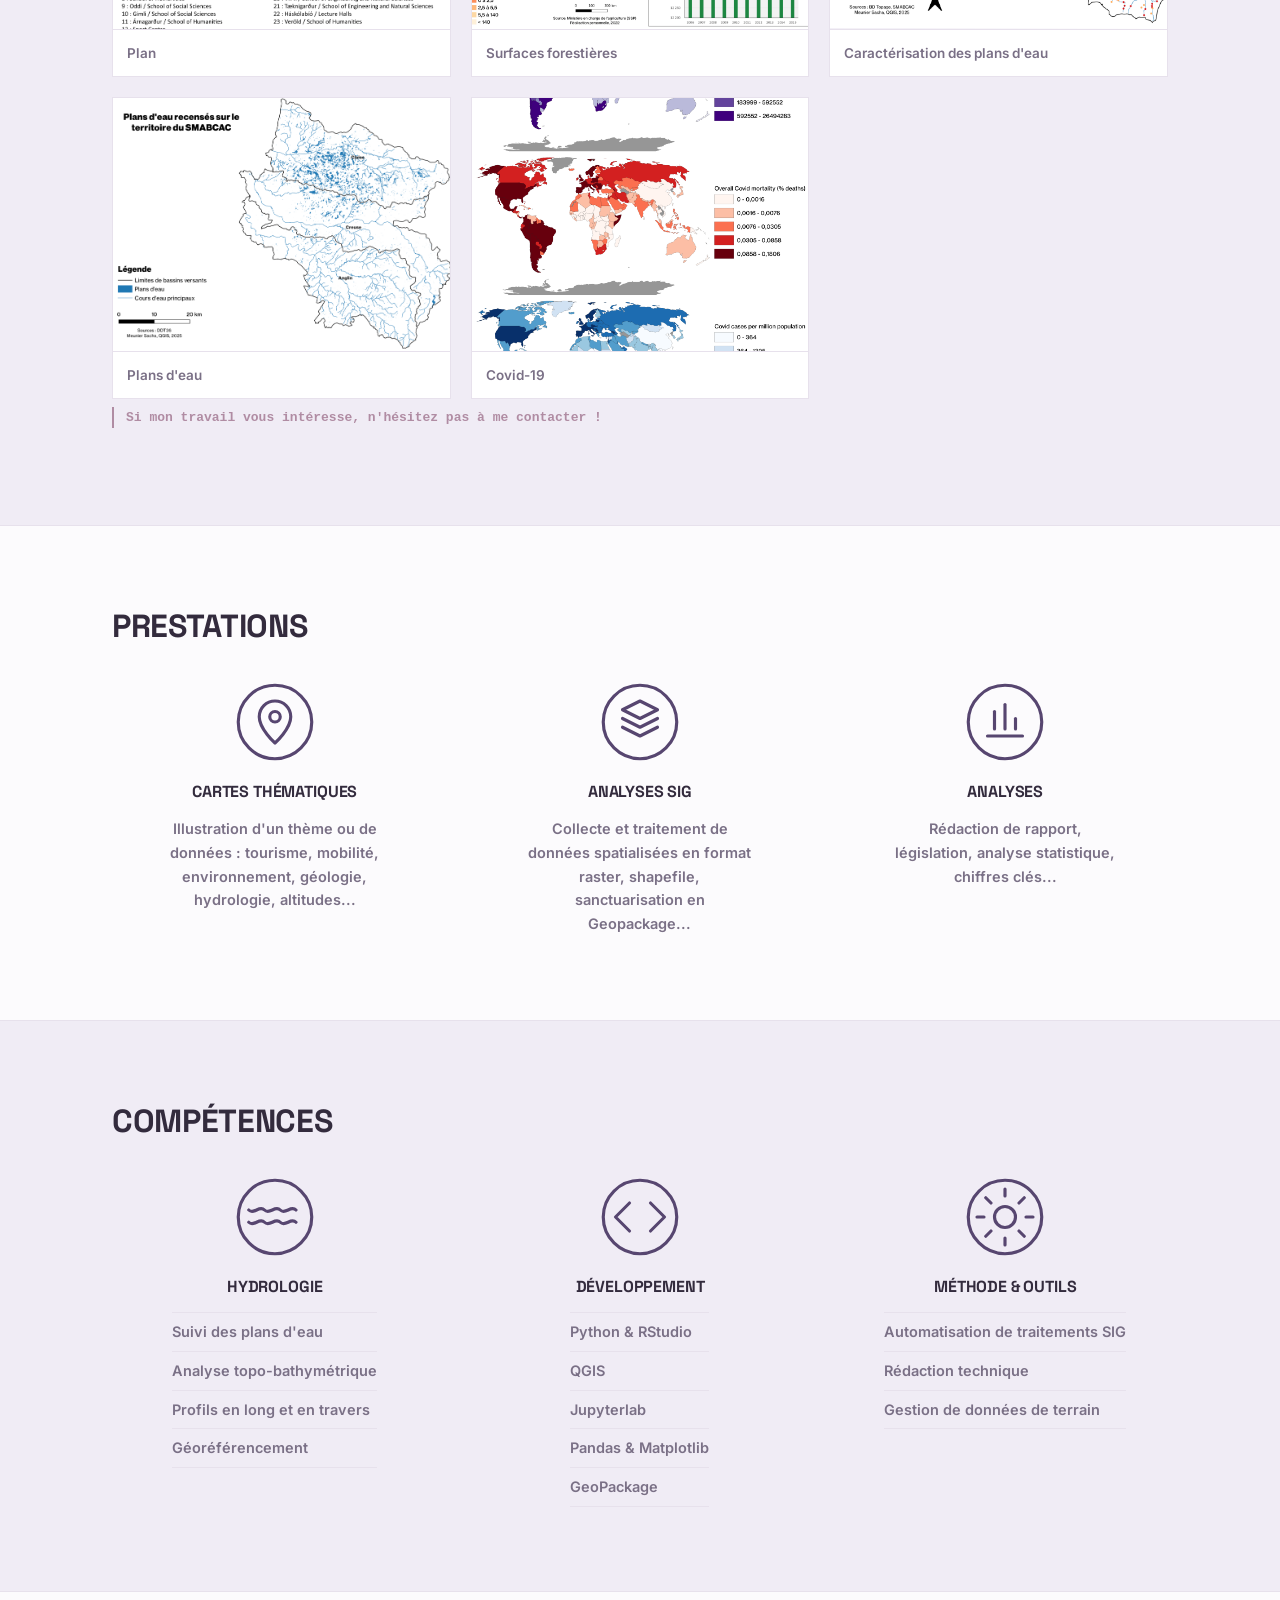
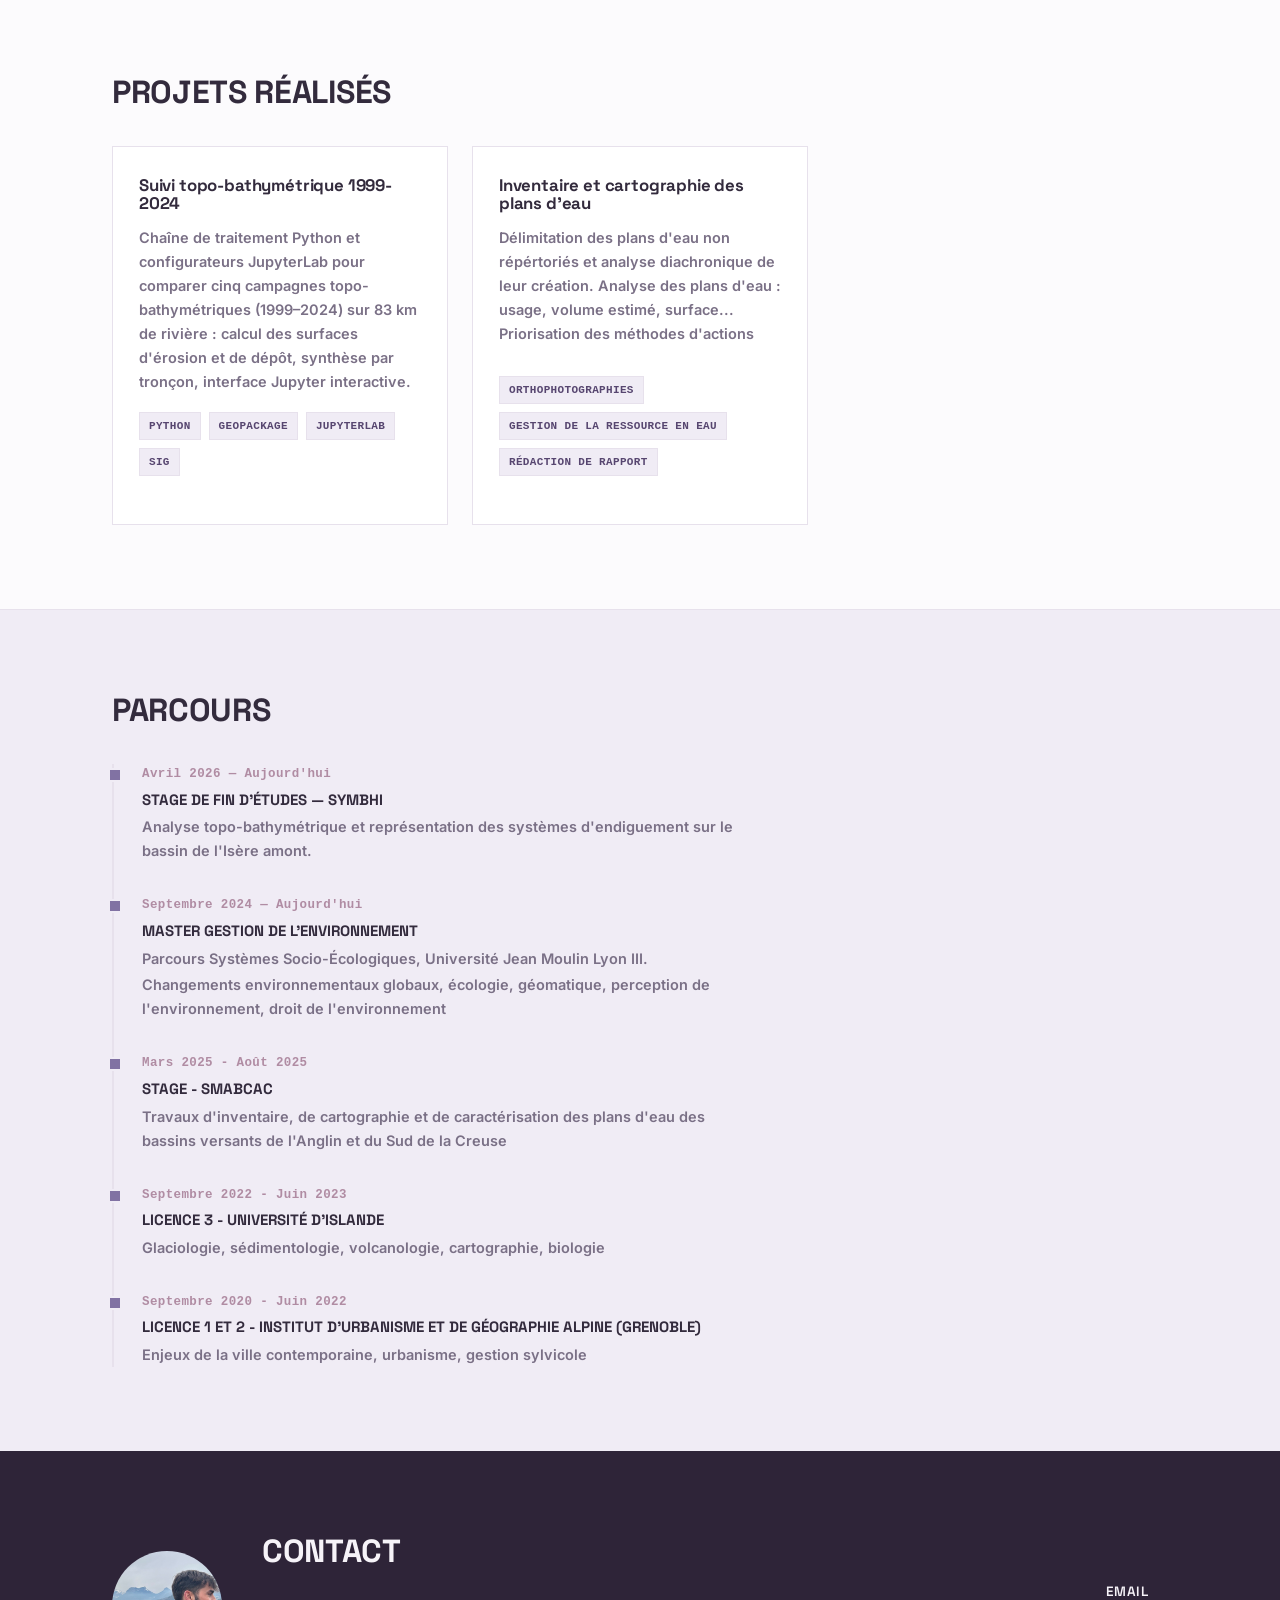
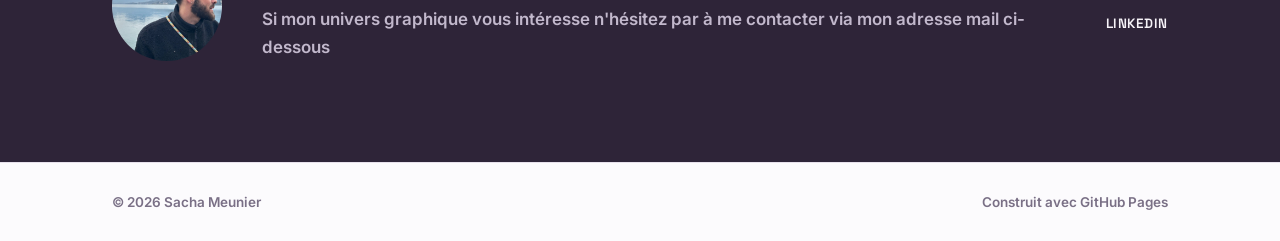
==== commit b9cd357f: "Add new map cards for various categories" ====
--- a/index.html
+++ b/index.html
@@ -201,7 +201,27 @@
           </span>
           <span class="map-card-caption">Surfaces forestières</span>
         </button>
-
+        
+        <button class="map-card" data-category="sig" type="button">
+          <span class="map-card-media">
+            <img src="assets/cartotheque/carte-16.png" alt="Caractérisation des plans d'eau" onerror="this.closest('.map-card').classList.add('no-image')">
+          </span>
+          <span class="map-card-caption">Caractérisation des plans d'eau</span>
+        </button>
+        
+        <button class="map-card" data-category="sig" type="button">
+          <span class="map-card-media">
+            <img src="assets/cartotheque/carte-17.png" alt="Plans d'eau" onerror="this.closest('.map-card').classList.add('no-image')">
+          </span>
+          <span class="map-card-caption">Plans d'eau</span>
+        </button>
+        
+        <button class="map-card" data-category="thematique" type="button">
+          <span class="map-card-media">
+            <img src="assets/cartotheque/carte-18.png" alt="Covid-19" onerror="this.closest('.map-card').classList.add('no-image')">
+          </span>
+          <span class="map-card-caption">Covid-19</span>
+        </button>
       </div>
       <p class="placeholder-hint">Si mon travail vous intéresse, n'hésitez pas à me contacter !</p>
     </div>
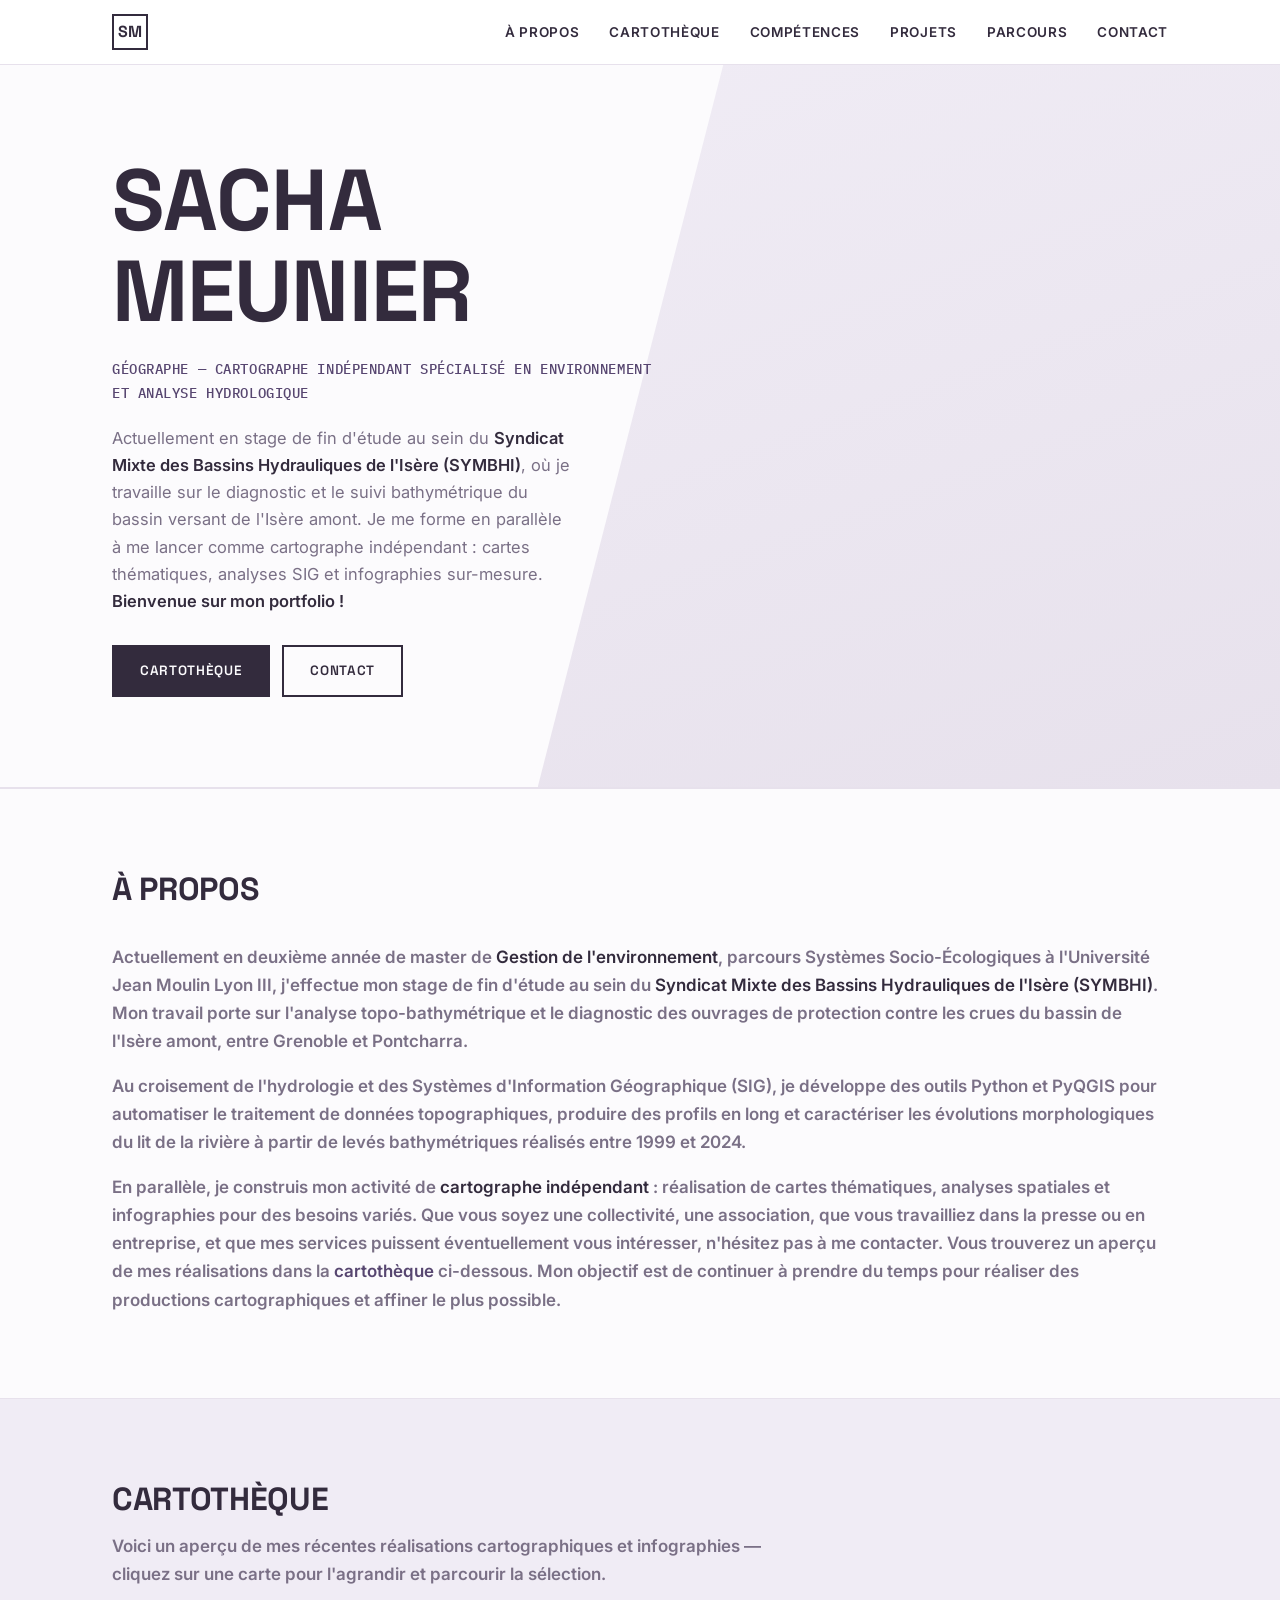
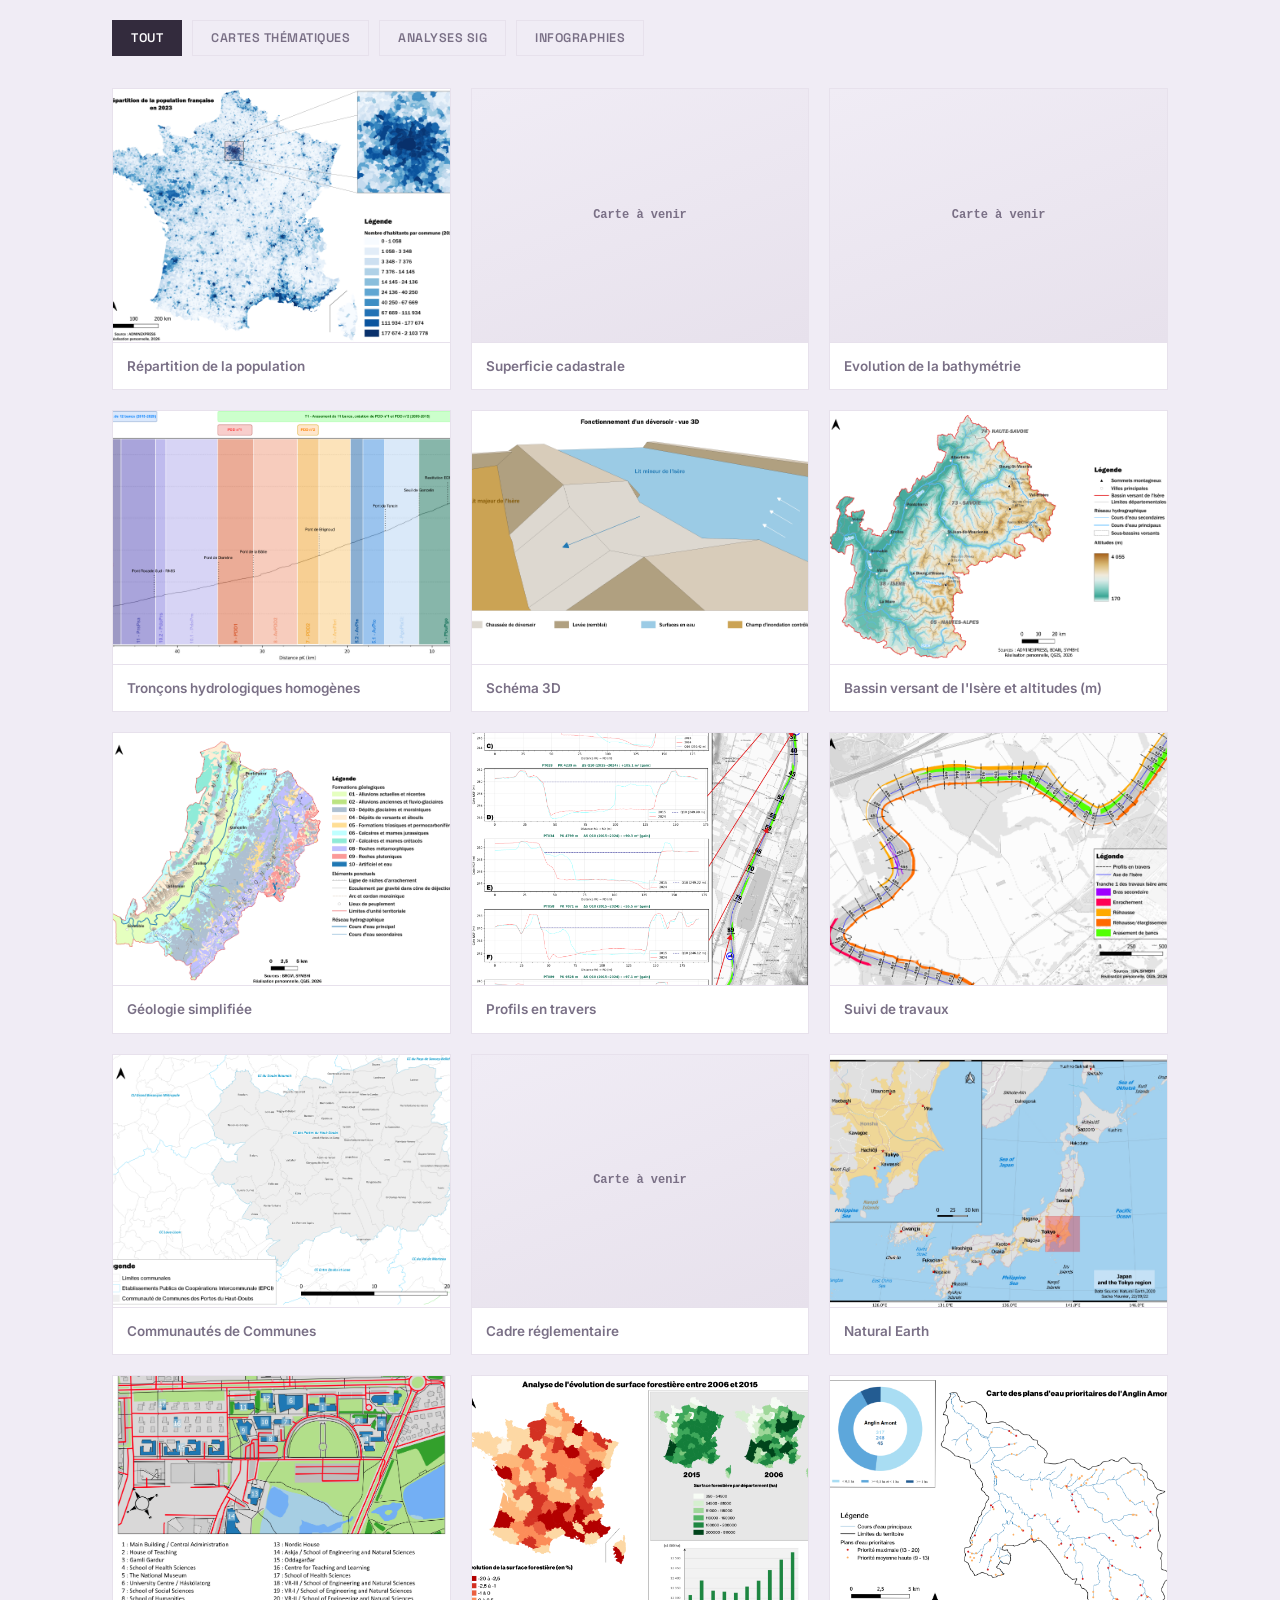
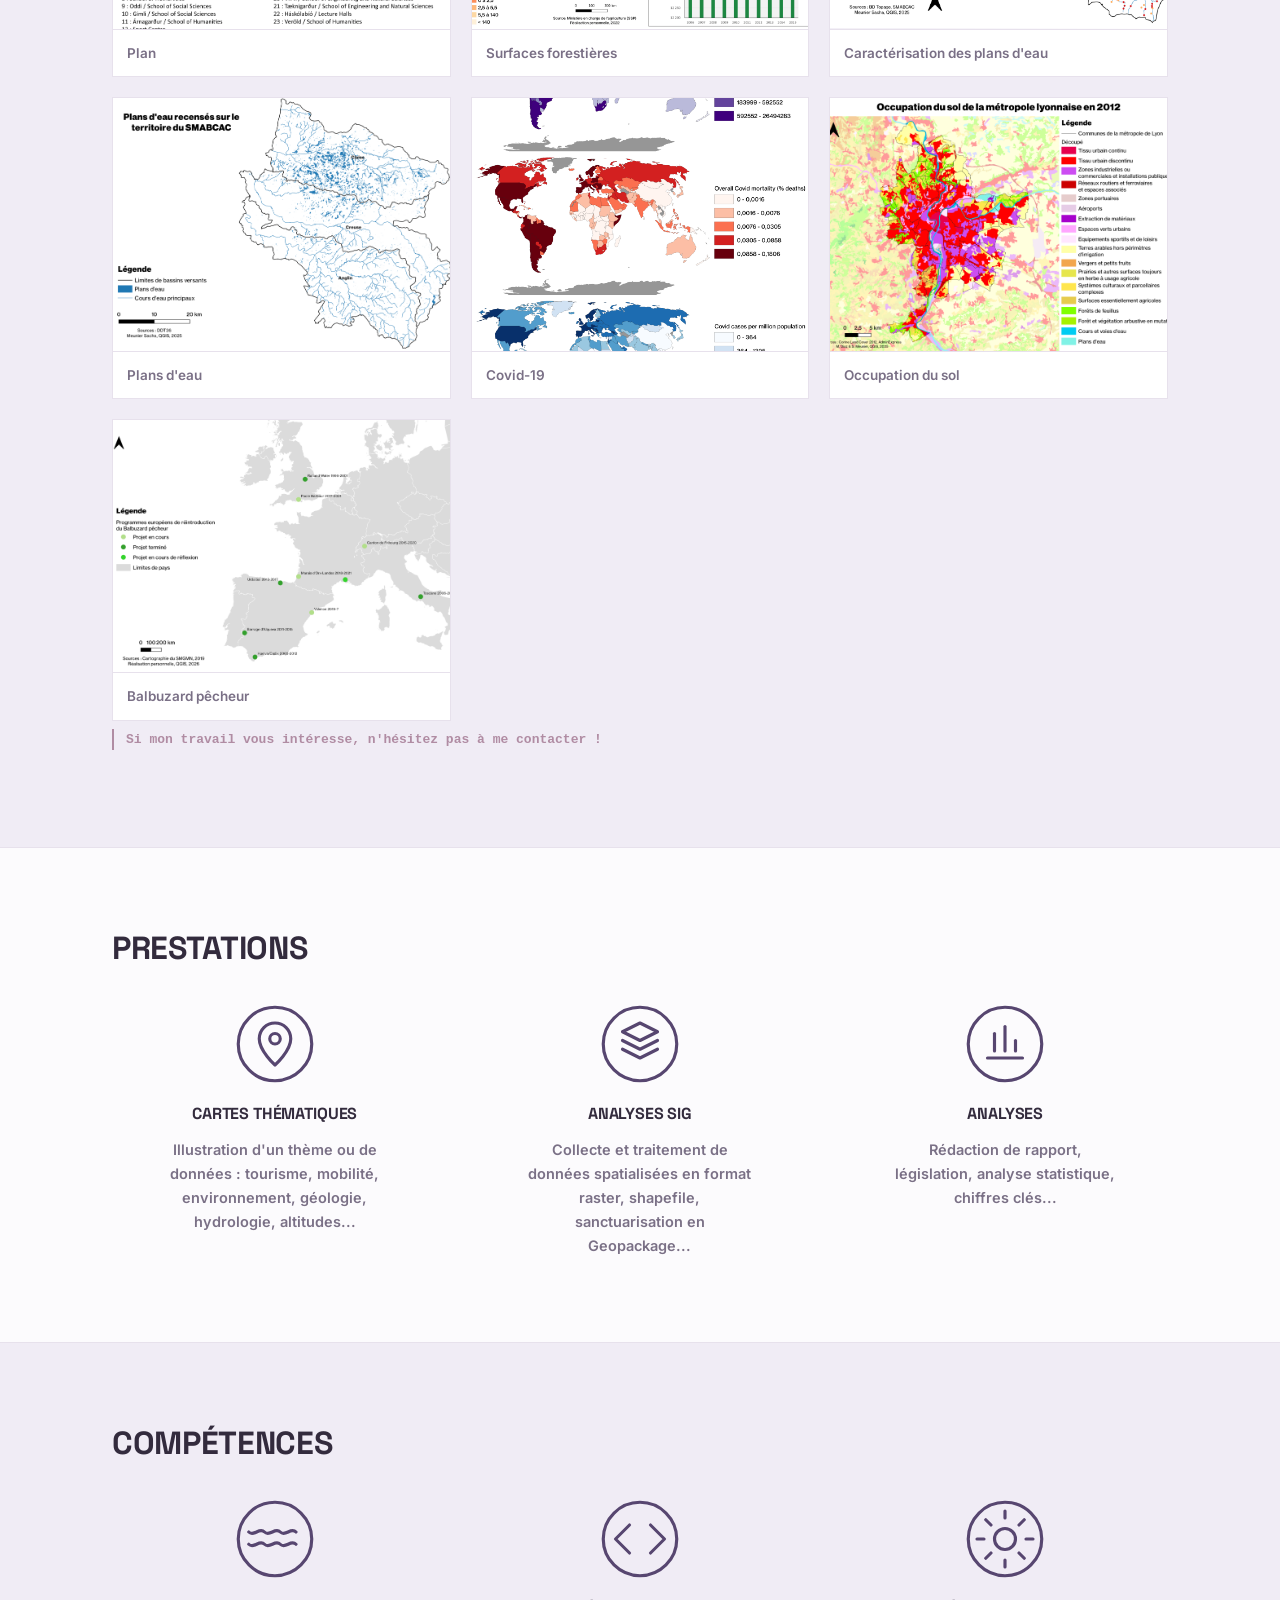
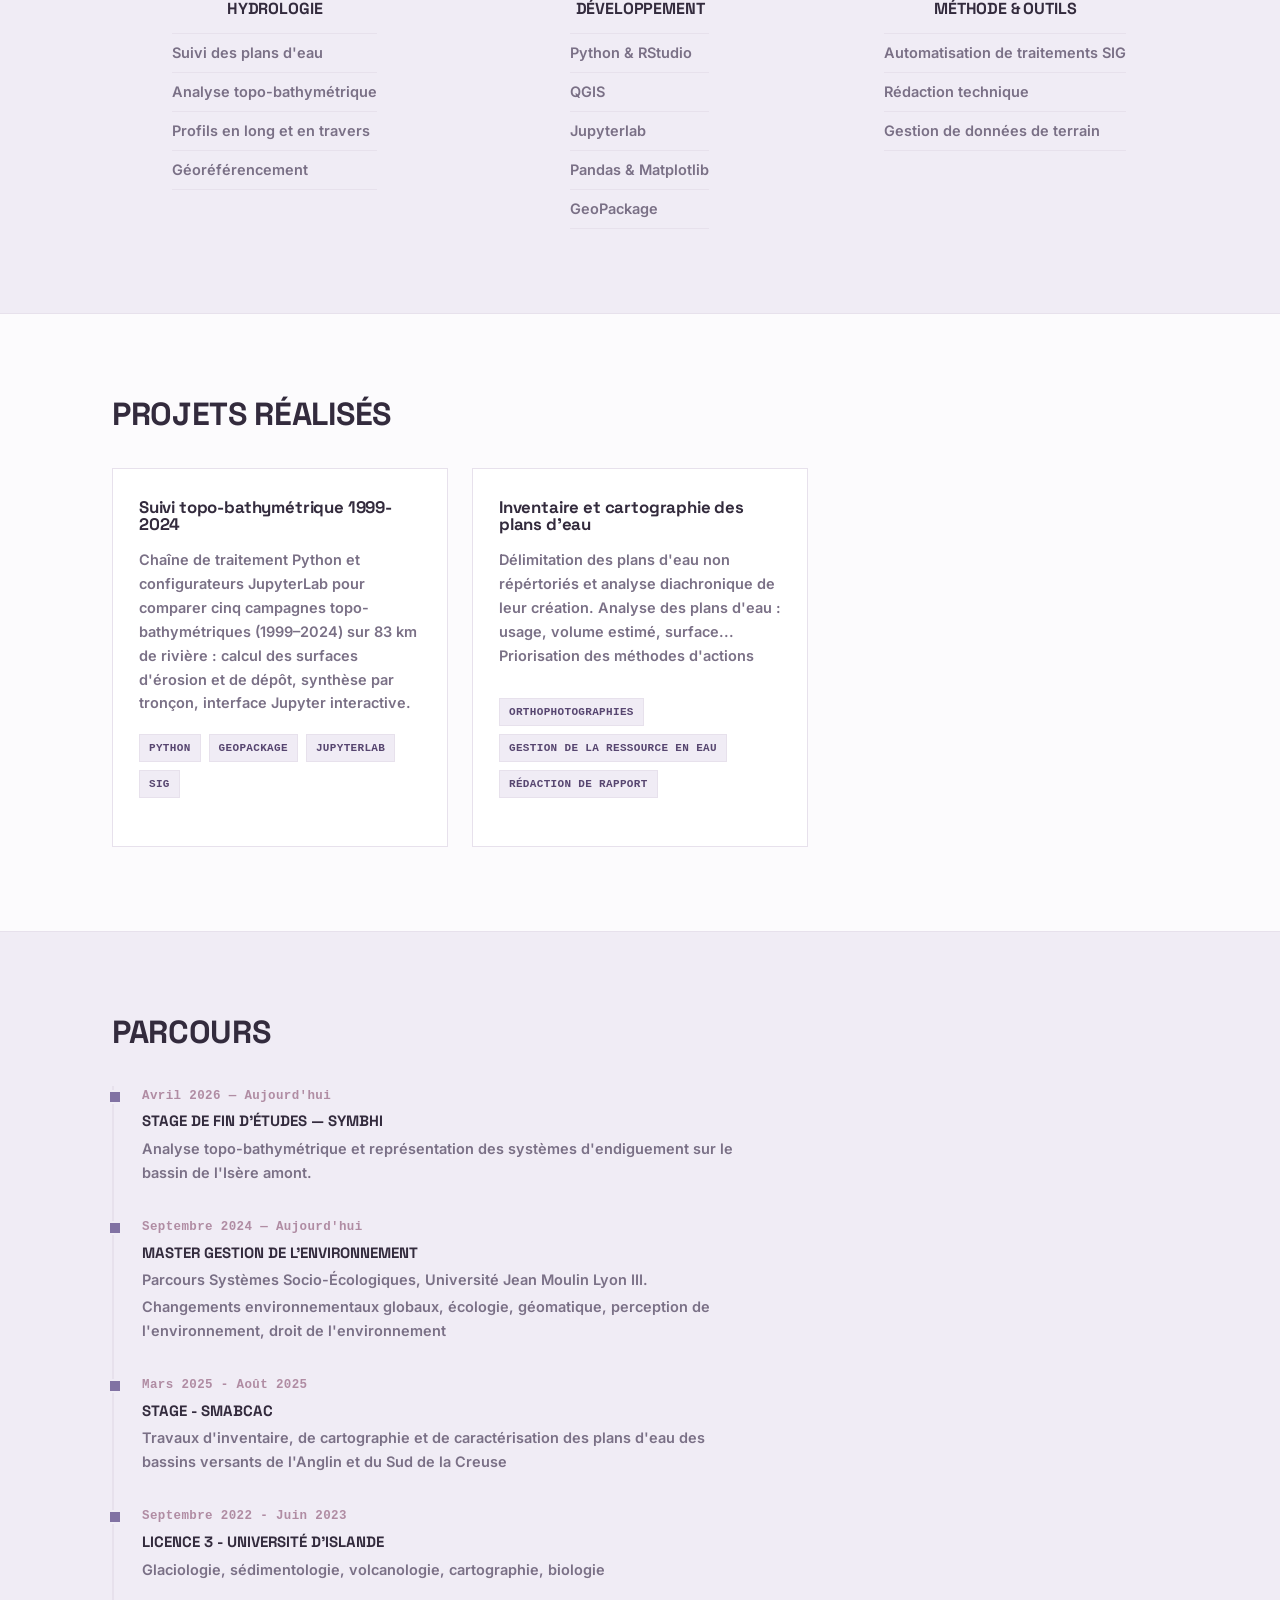
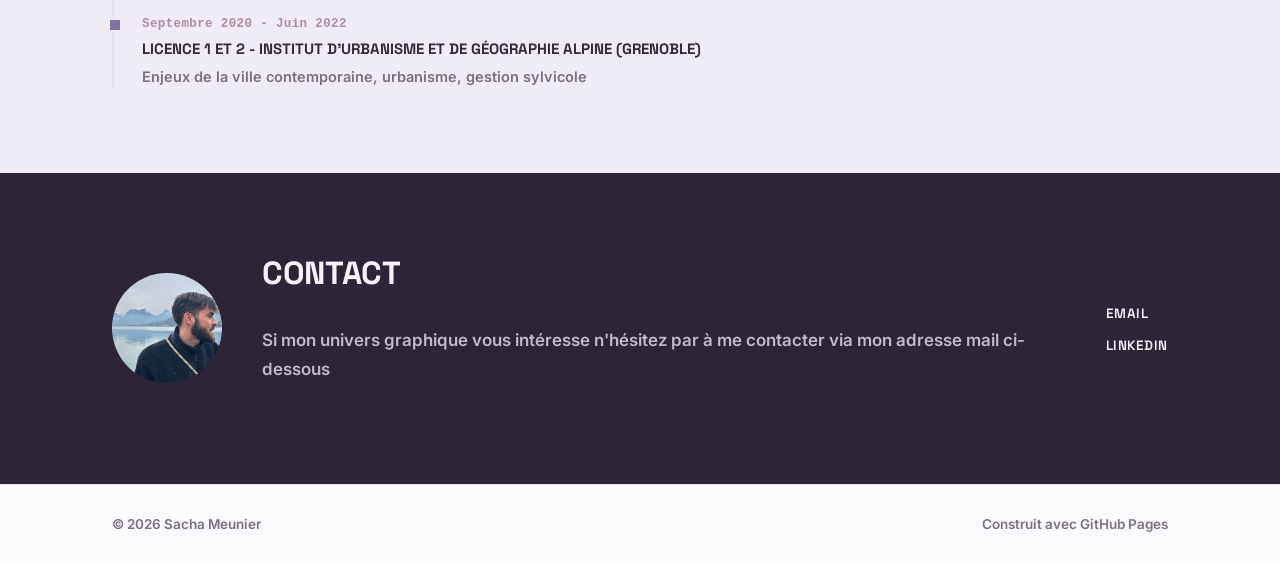
==== commit e53d0fe5: "Add new map cards for thematic categories" ====
--- a/index.html
+++ b/index.html
@@ -221,6 +221,20 @@
             <img src="assets/cartotheque/carte-18.png" alt="Covid-19" onerror="this.closest('.map-card').classList.add('no-image')">
           </span>
           <span class="map-card-caption">Covid-19</span>
+        </button>
+        
+        <button class="map-card" data-category="thematique" type="button">
+          <span class="map-card-media">
+            <img src="assets/cartotheque/carte-19.png" alt="Occupation du sol" onerror="this.closest('.map-card').classList.add('no-image')">
+          </span>
+          <span class="map-card-caption">Occupation du sol</span>
+        </button>
+        
+        <button class="map-card" data-category="thematique" type="button">
+          <span class="map-card-media">
+            <img src="assets/cartotheque/carte-20.png" alt="Balbuzard pêcheur" onerror="this.closest('.map-card').classList.add('no-image')">
+          </span>
+          <span class="map-card-caption">Balbuzard pêcheur</span>
         </button>
       </div>
       <p class="placeholder-hint">Si mon travail vous intéresse, n'hésitez pas à me contacter !</p>
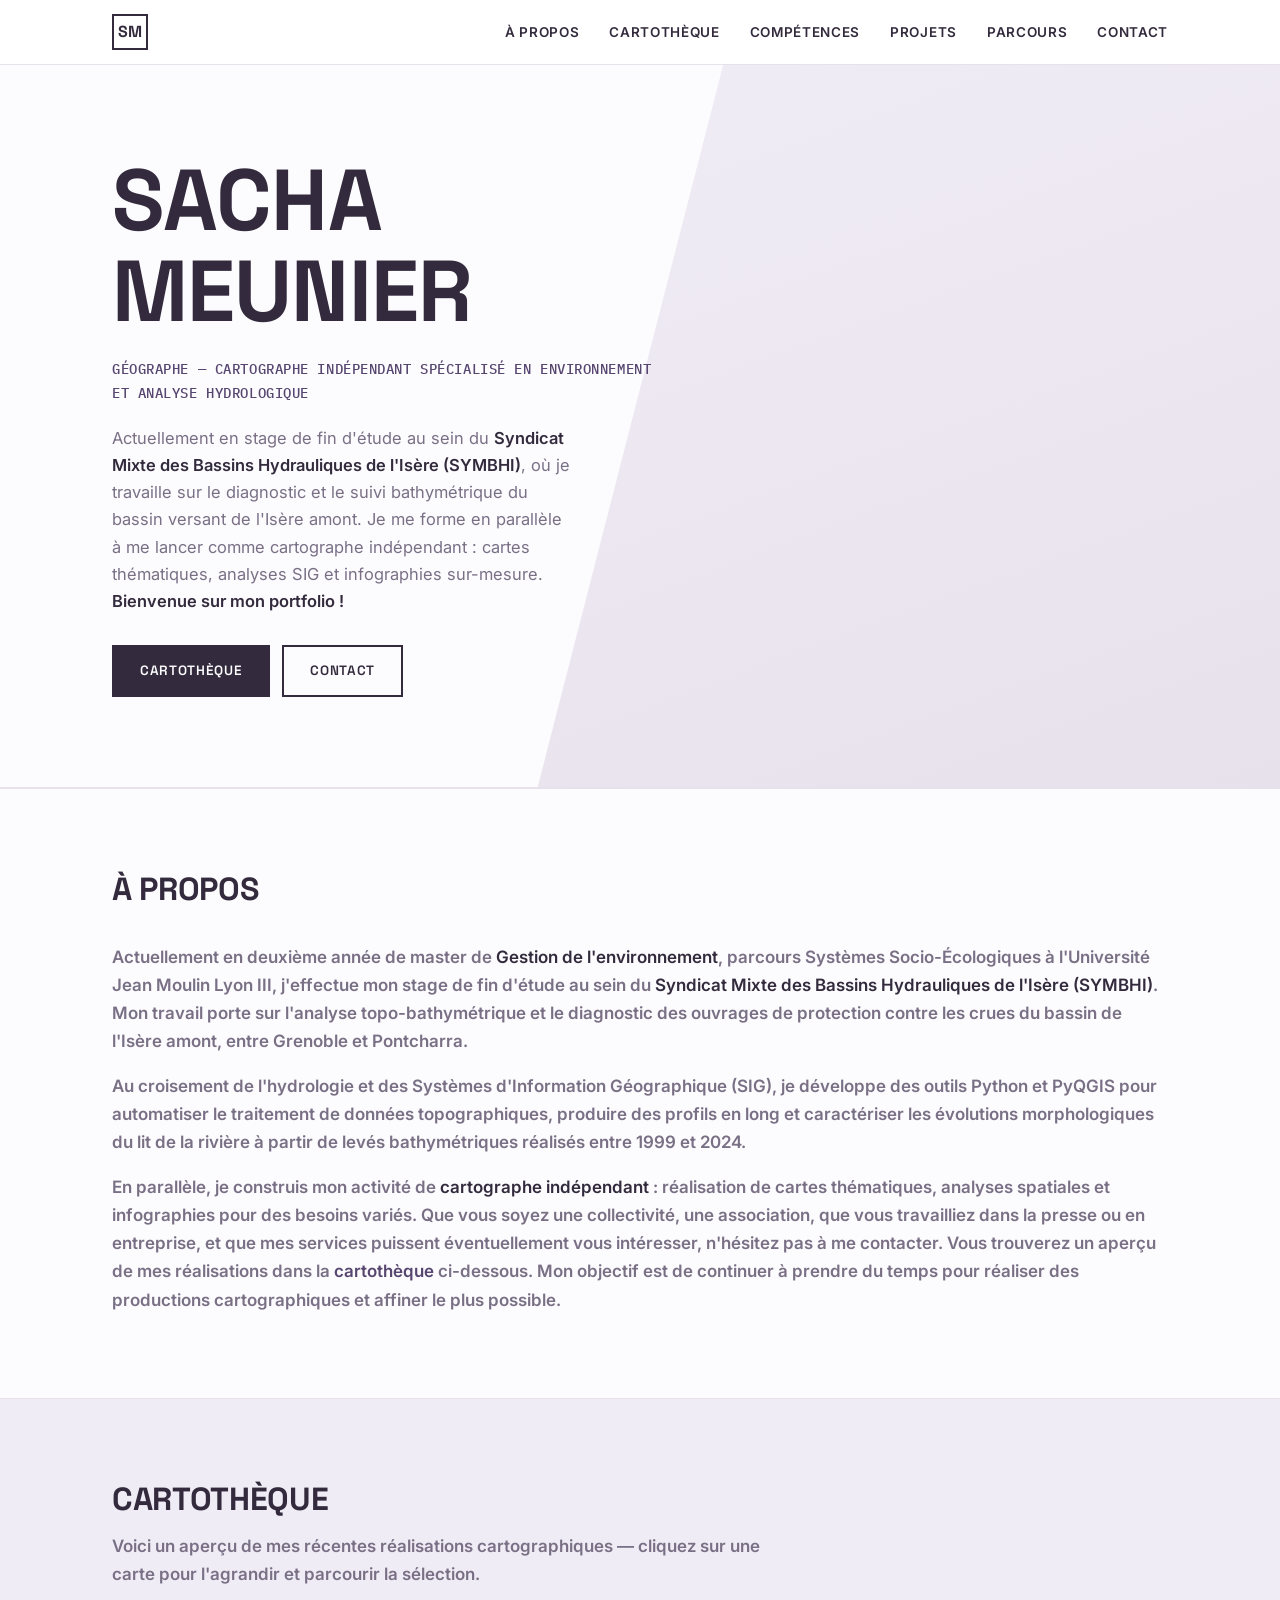
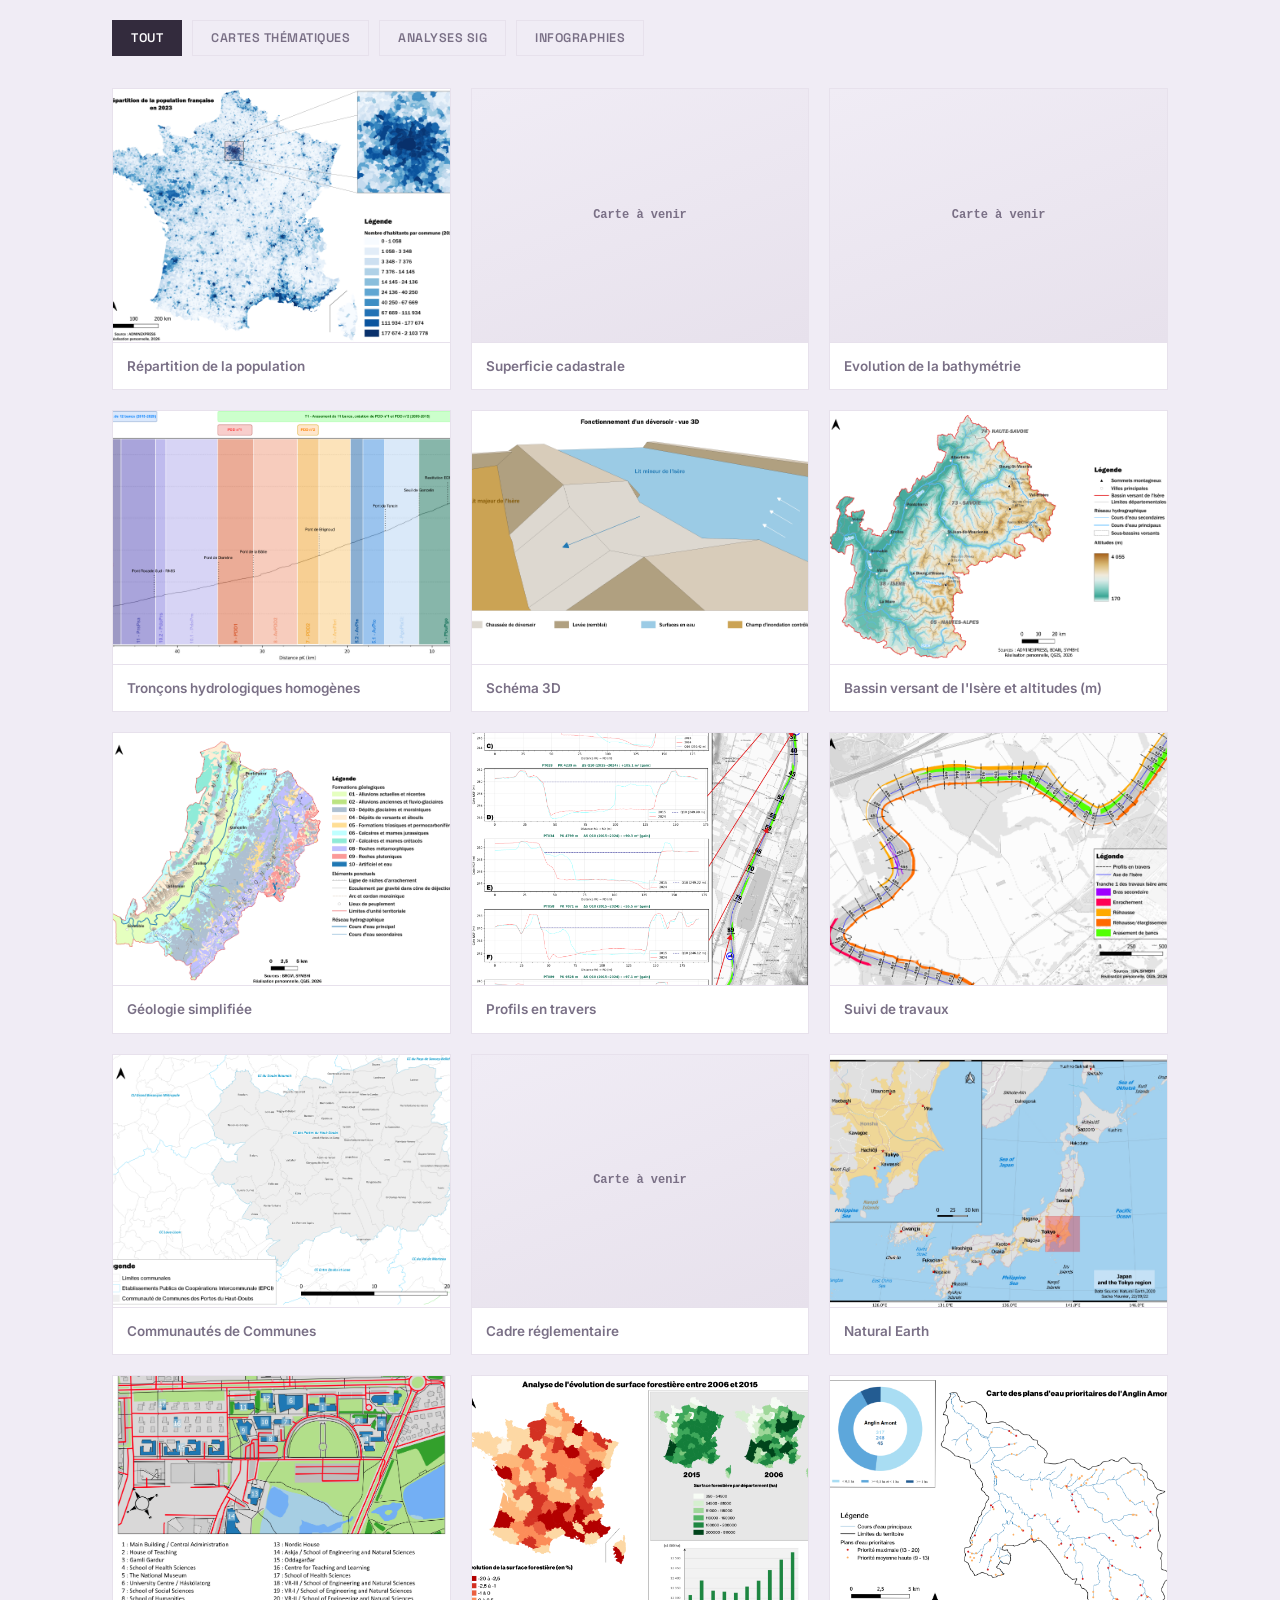
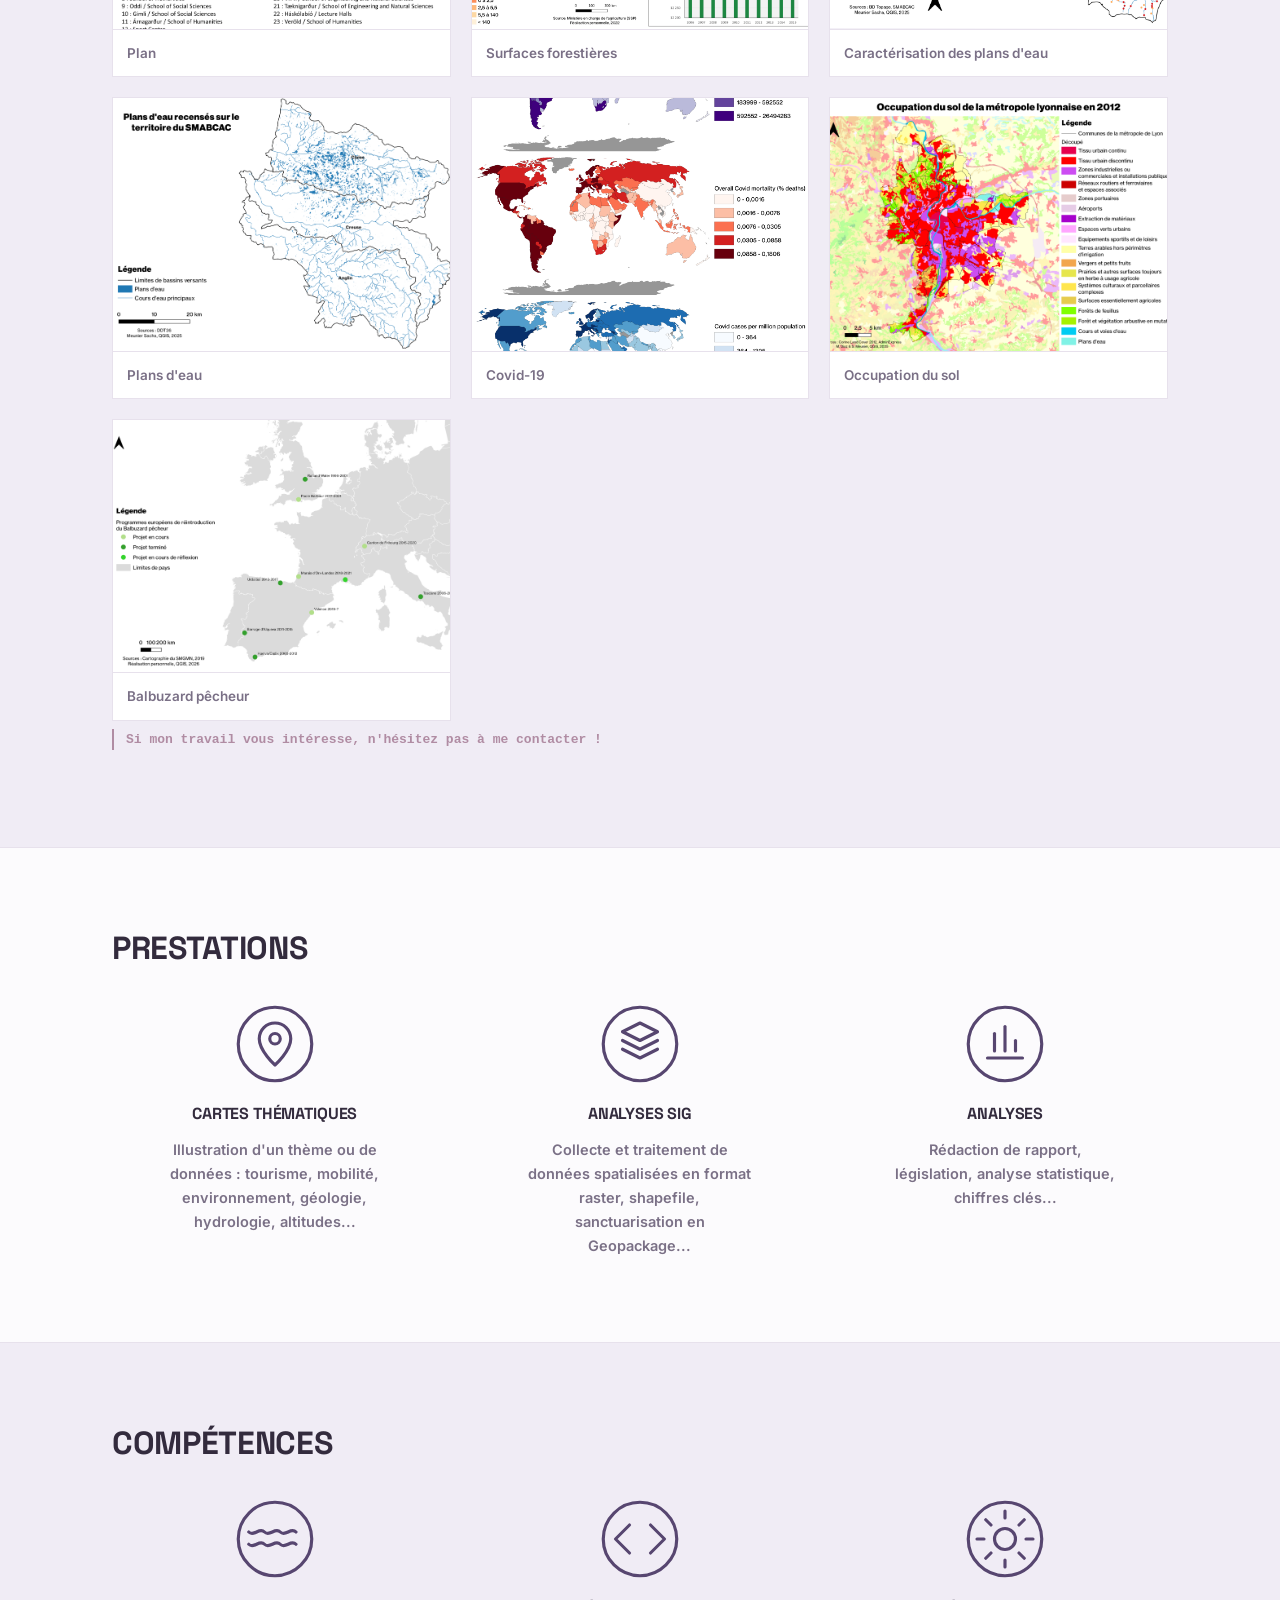
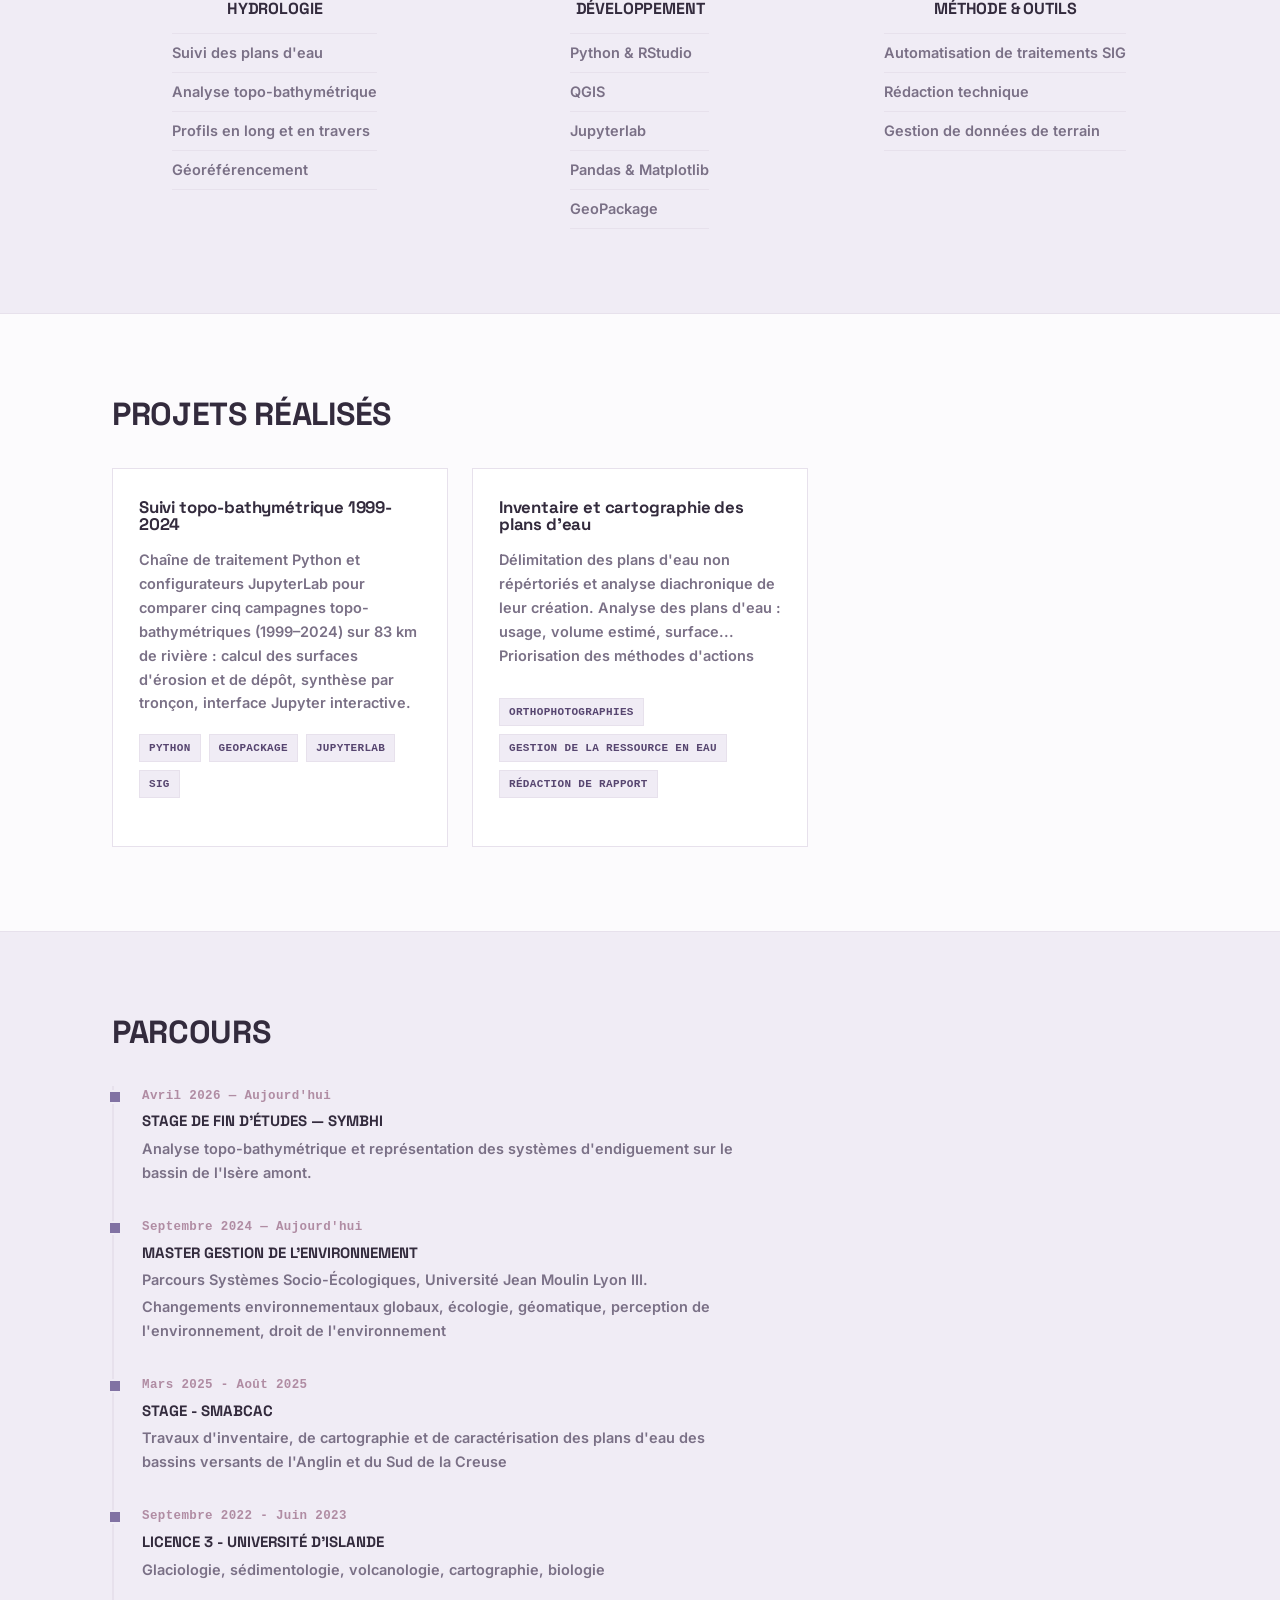
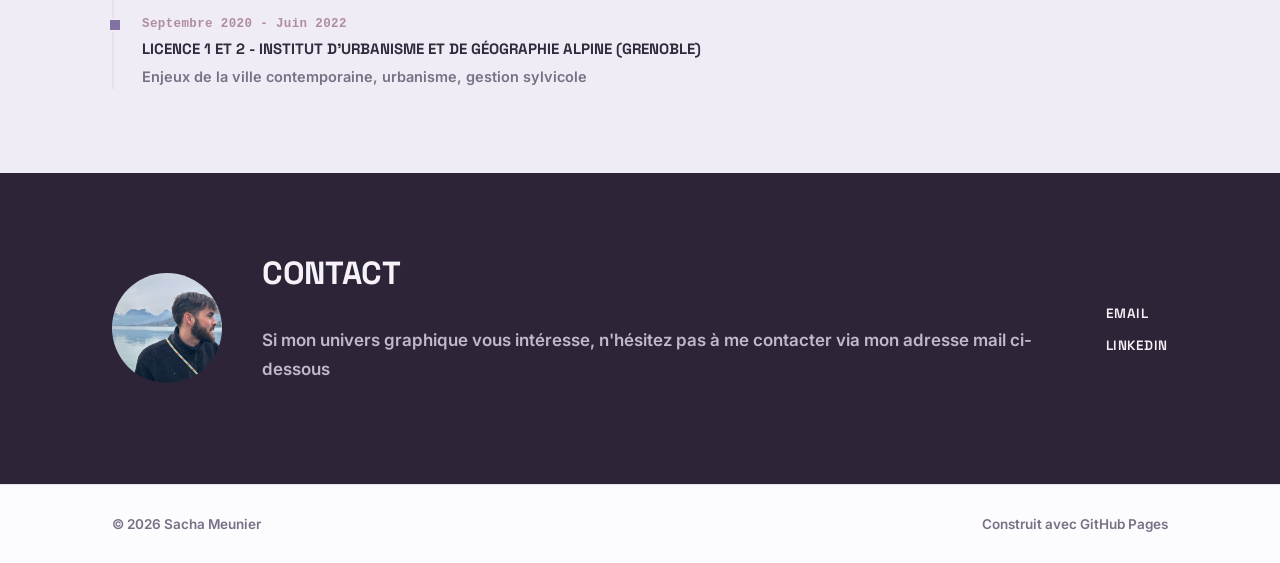
==== commit db387407: "Fix grammatical errors in index.html Corrected grammatical errors in the introductory text and conta" ====
--- a/index.html
+++ b/index.html
@@ -93,7 +93,7 @@
   <section class="section alt" id="cartotheque">
     <div class="wrap">
       <h2>Cartothèque</h2>
-      <p class="section-intro">Voici un aperçu de mes récentes réalisations cartographiques et infographies — cliquez sur une carte pour l'agrandir et parcourir la sélection.</p>
+      <p class="section-intro">Voici un aperçu de mes récentes réalisations cartographiques — cliquez sur une carte pour l'agrandir et parcourir la sélection.</p>
 
       <div class="filter-tabs" role="tablist" aria-label="Filtrer la cartothèque">
         <button class="filter-tab is-active" data-filter="all" type="button">Tout</button>
@@ -433,7 +433,7 @@
       </div>
       <div class="contact-text">
         <h2>Contact</h2>
-        <p>Si mon univers graphique vous intéresse n'hésitez par à me contacter via mon adresse mail ci-dessous</p>
+        <p>Si mon univers graphique vous intéresse, n'hésitez pas à me contacter via mon adresse mail ci-dessous</p>
       </div>
       <ul class="contact-list">
         <li><a href="mailto:schmeunier@gmail.com">Email</a></li>
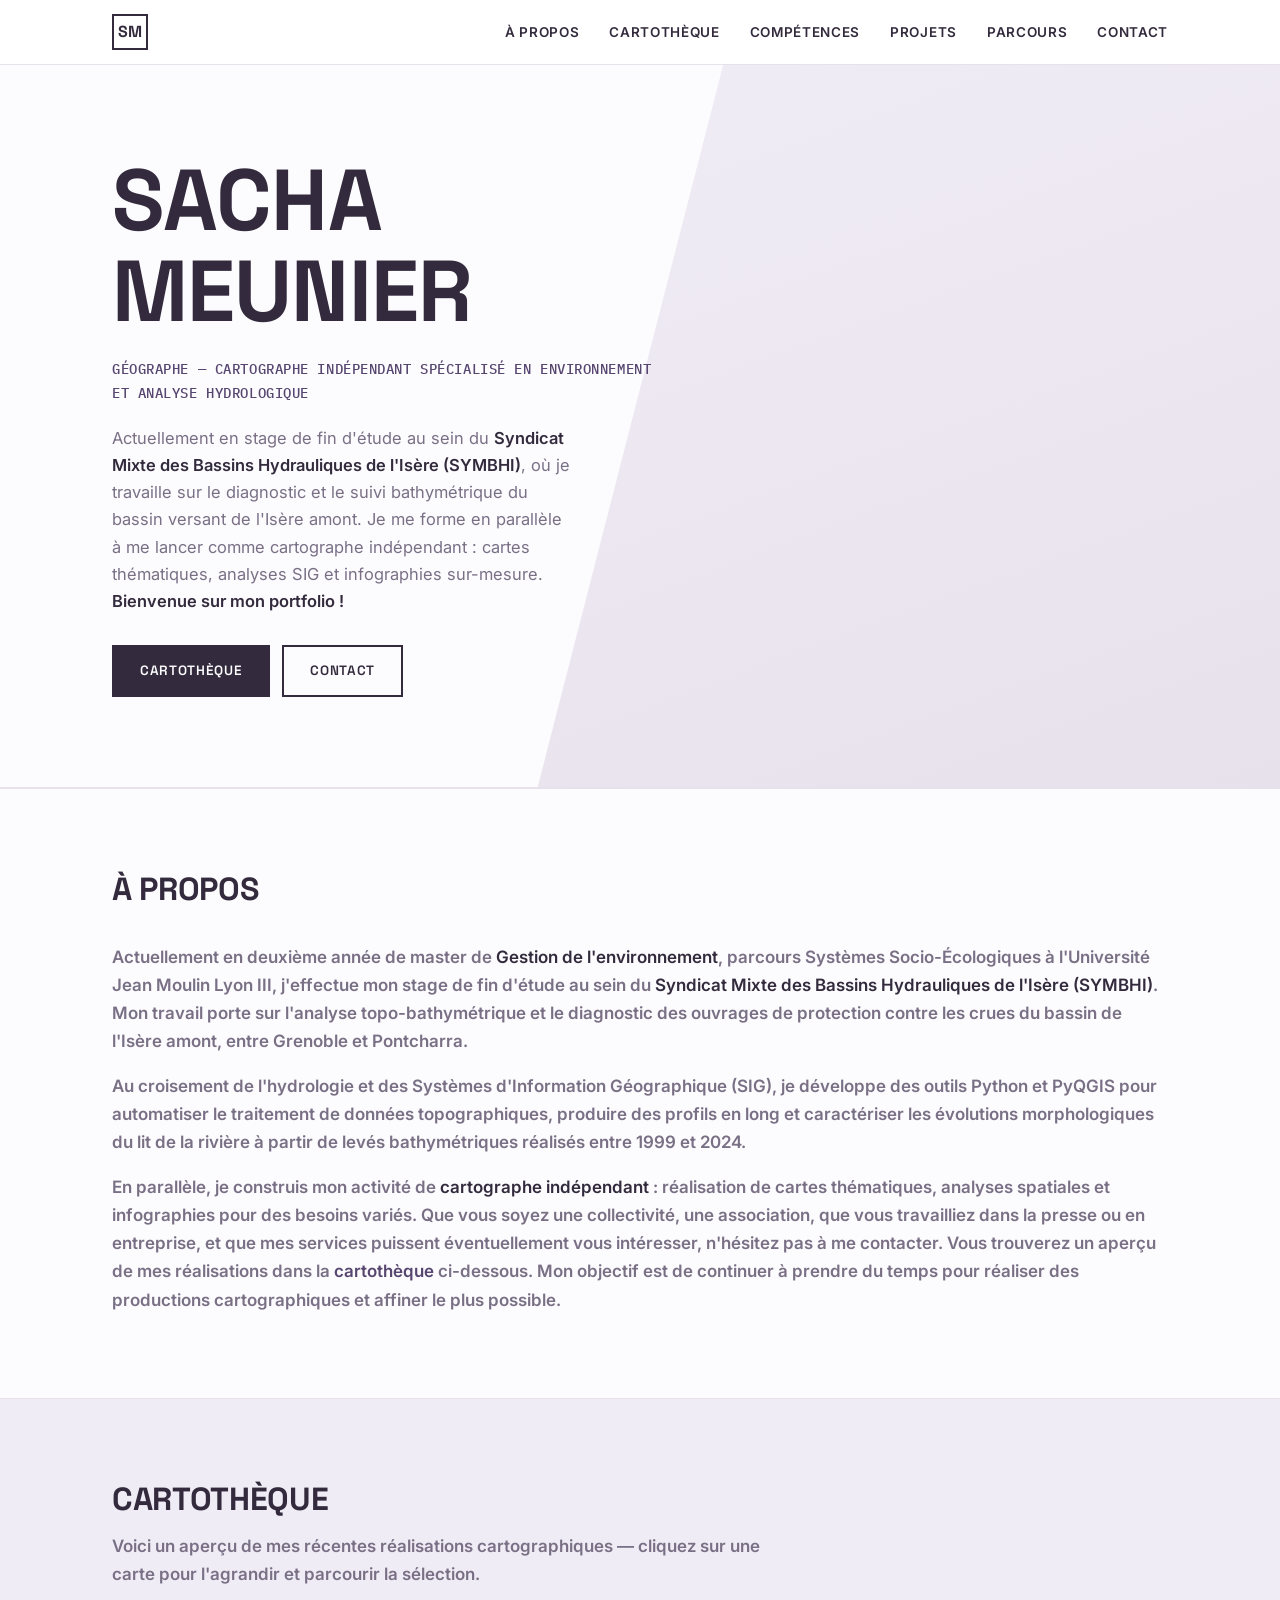
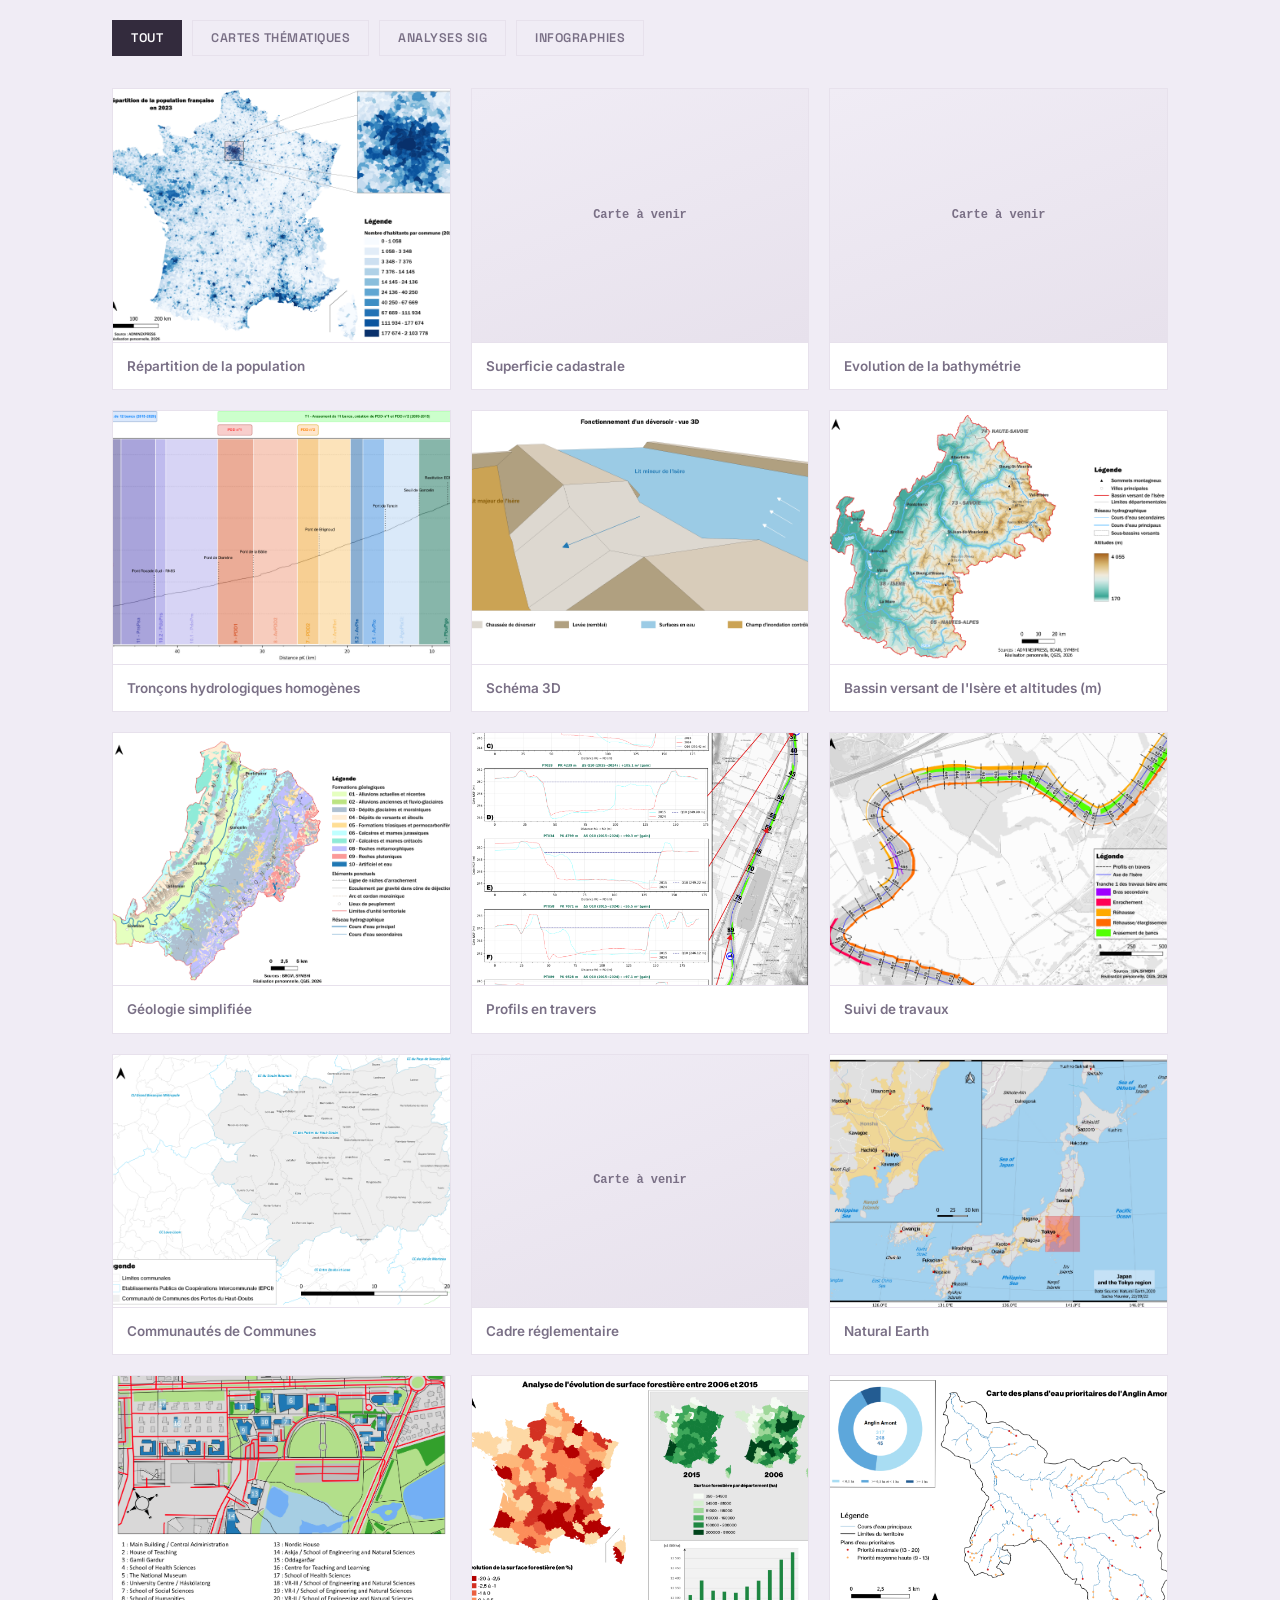
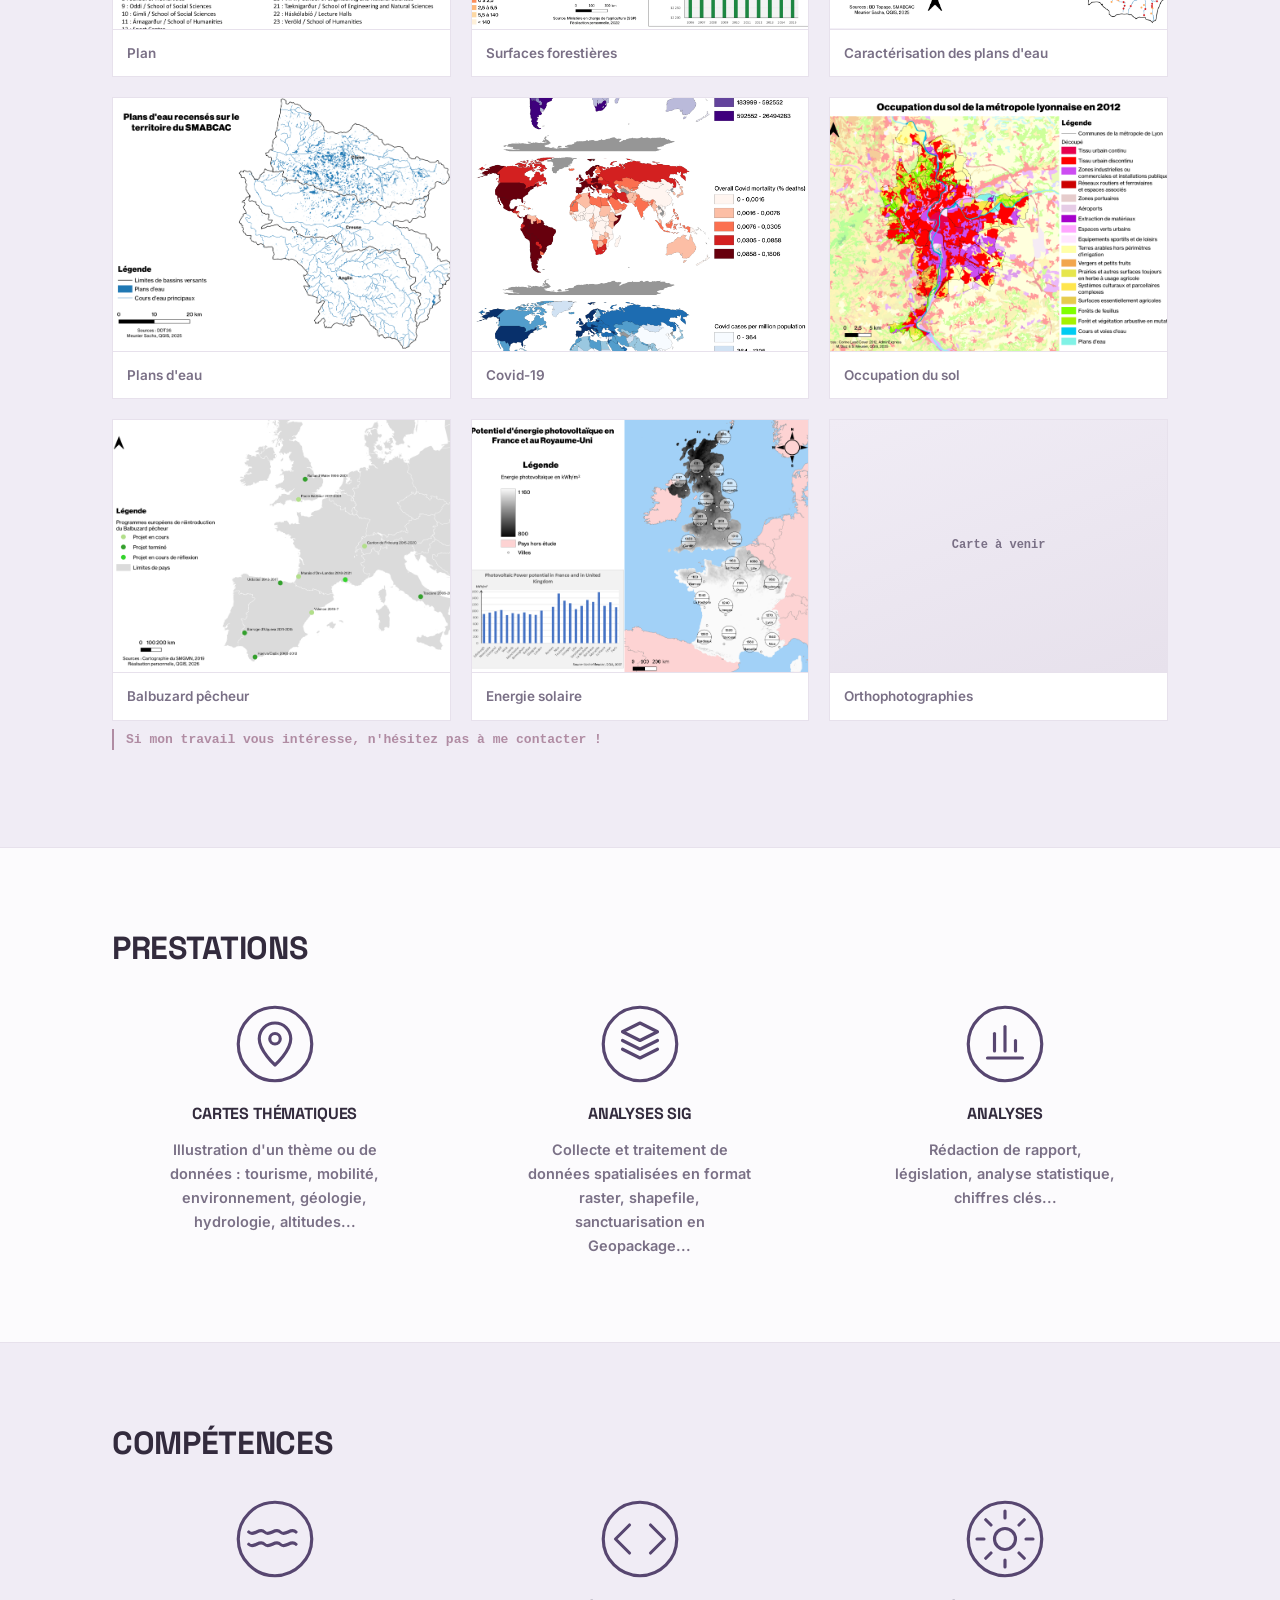
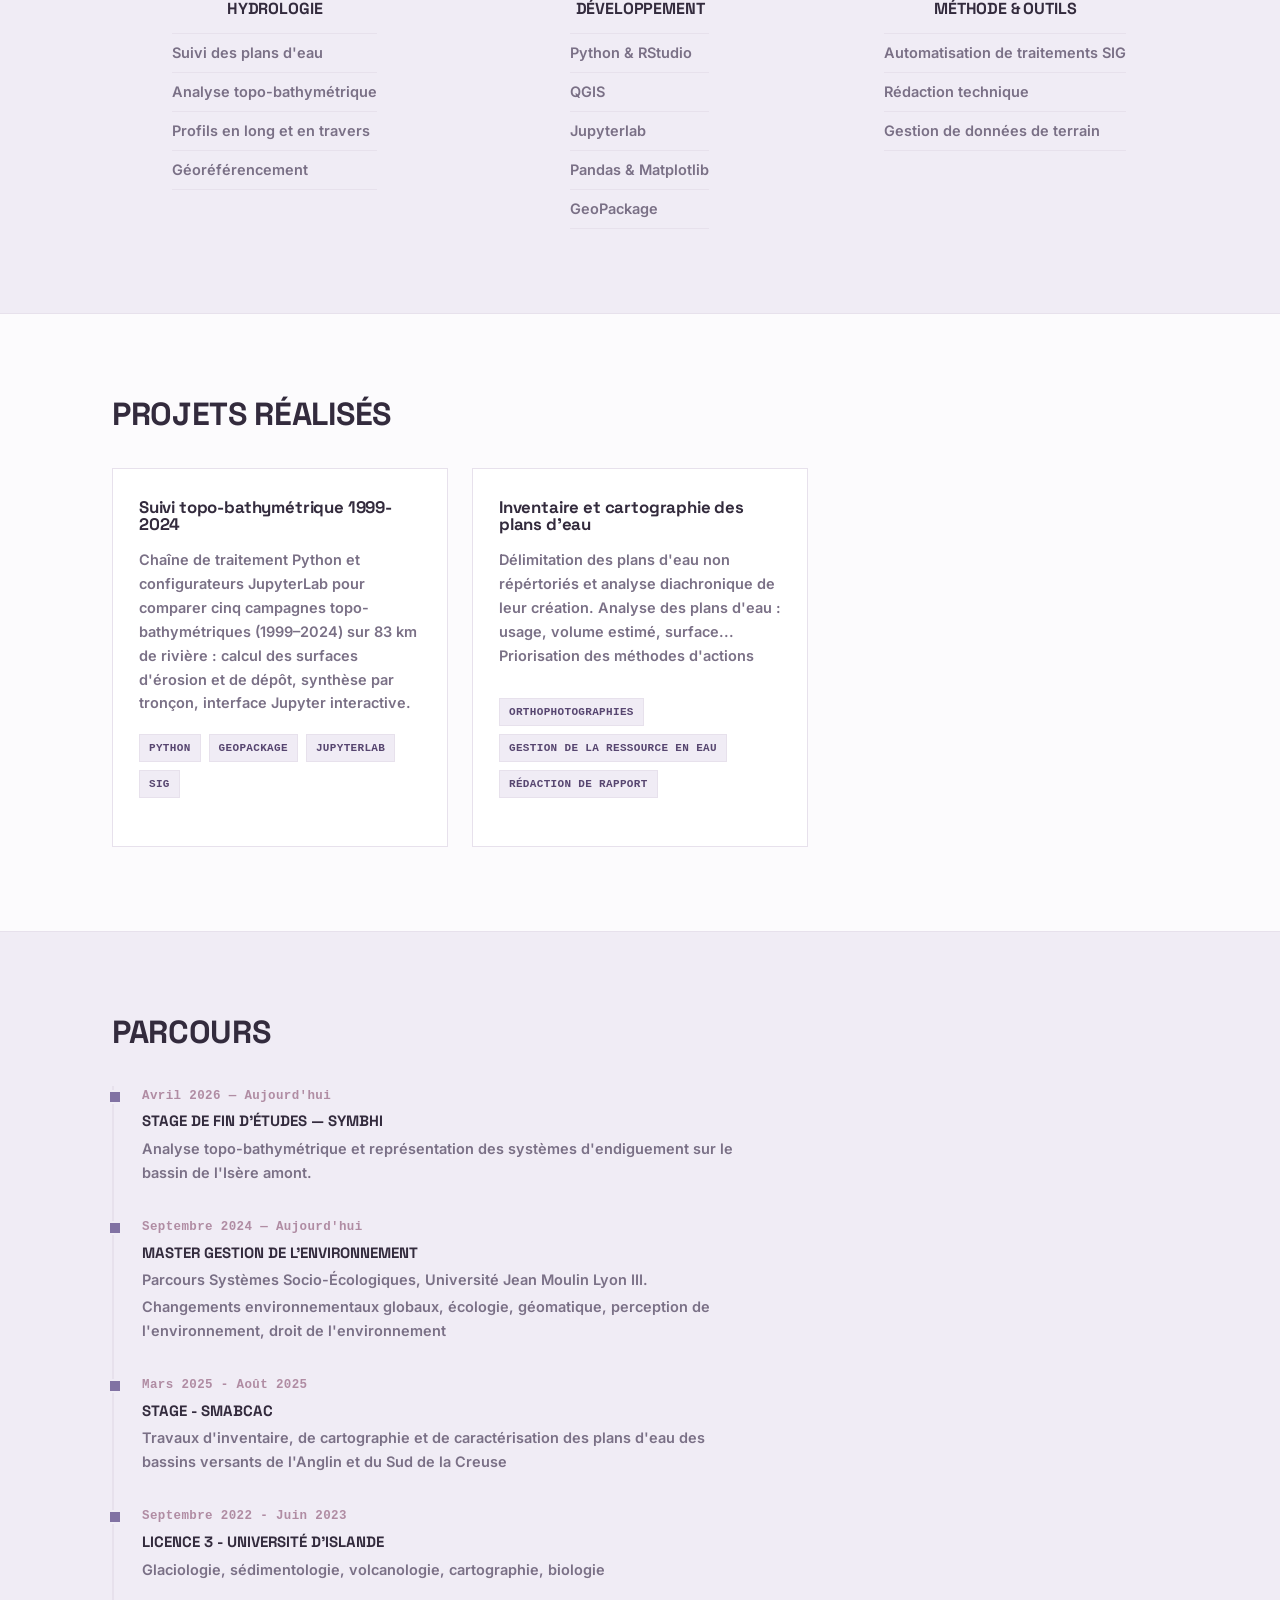
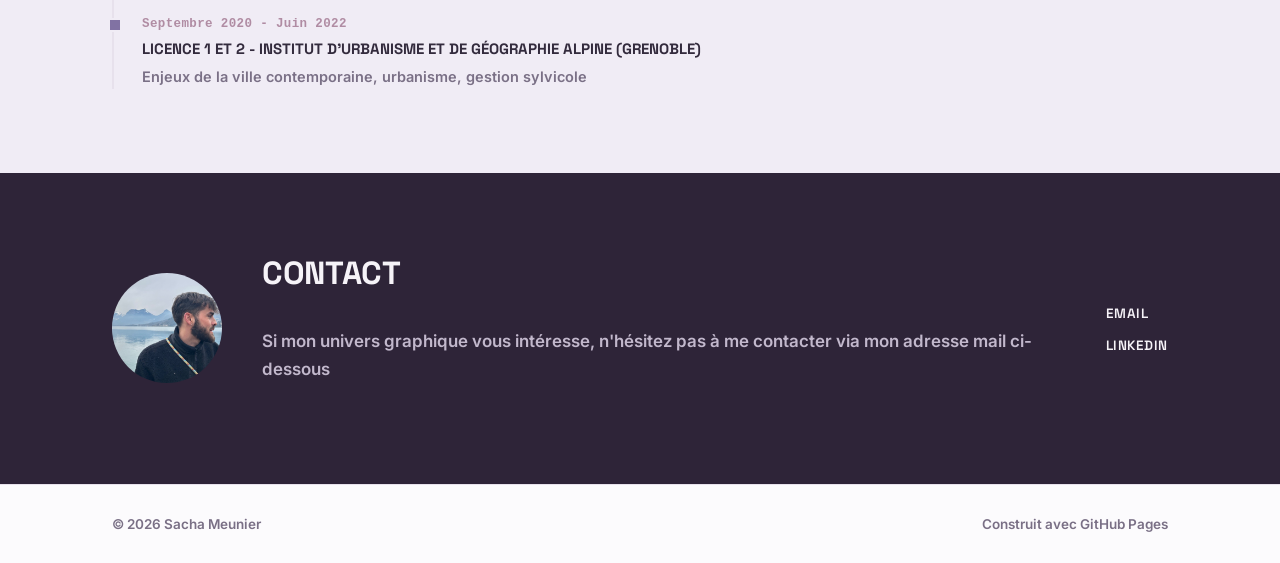
==== commit 21c8284b: "Update index.html" ====
--- a/index.html
+++ b/index.html
@@ -236,6 +236,21 @@
           </span>
           <span class="map-card-caption">Balbuzard pêcheur</span>
         </button>
+        
+        <button class="map-card" data-category="sig" type="button">
+          <span class="map-card-media">
+            <img src="assets/cartotheque/carte-21.png" alt="Energie solaire" onerror="this.closest('.map-card').classList.add('no-image')">
+          </span>
+          <span class="map-card-caption">Energie solaire</span>
+        </button>
+        
+        <button class="map-card" data-category="sig" type="button">
+          <span class="map-card-media">
+            <img src="assets/cartotheque/carte-22.png" alt="Orthophotographies" onerror="this.closest('.map-card').classList.add('no-image')">
+          </span>
+          <span class="map-card-caption">Orthophotographies</span>
+        </button>
+        
       </div>
       <p class="placeholder-hint">Si mon travail vous intéresse, n'hésitez pas à me contacter !</p>
     </div>
@@ -437,7 +452,7 @@
       </div>
       <ul class="contact-list">
         <li><a href="mailto:schmeunier@gmail.com">Email</a></li>
-        <li><a href=www.linkedin.com/in/sacha-meunier-225686174" target="_blank" rel="noopener">LinkedIn</a></li>
+        <li><a href=https://www.linkedin.com/in/sacha-meunier-225686174" target="_blank" rel="noopener">LinkedIn</a></li>
       </ul>
     </div>
   </section>
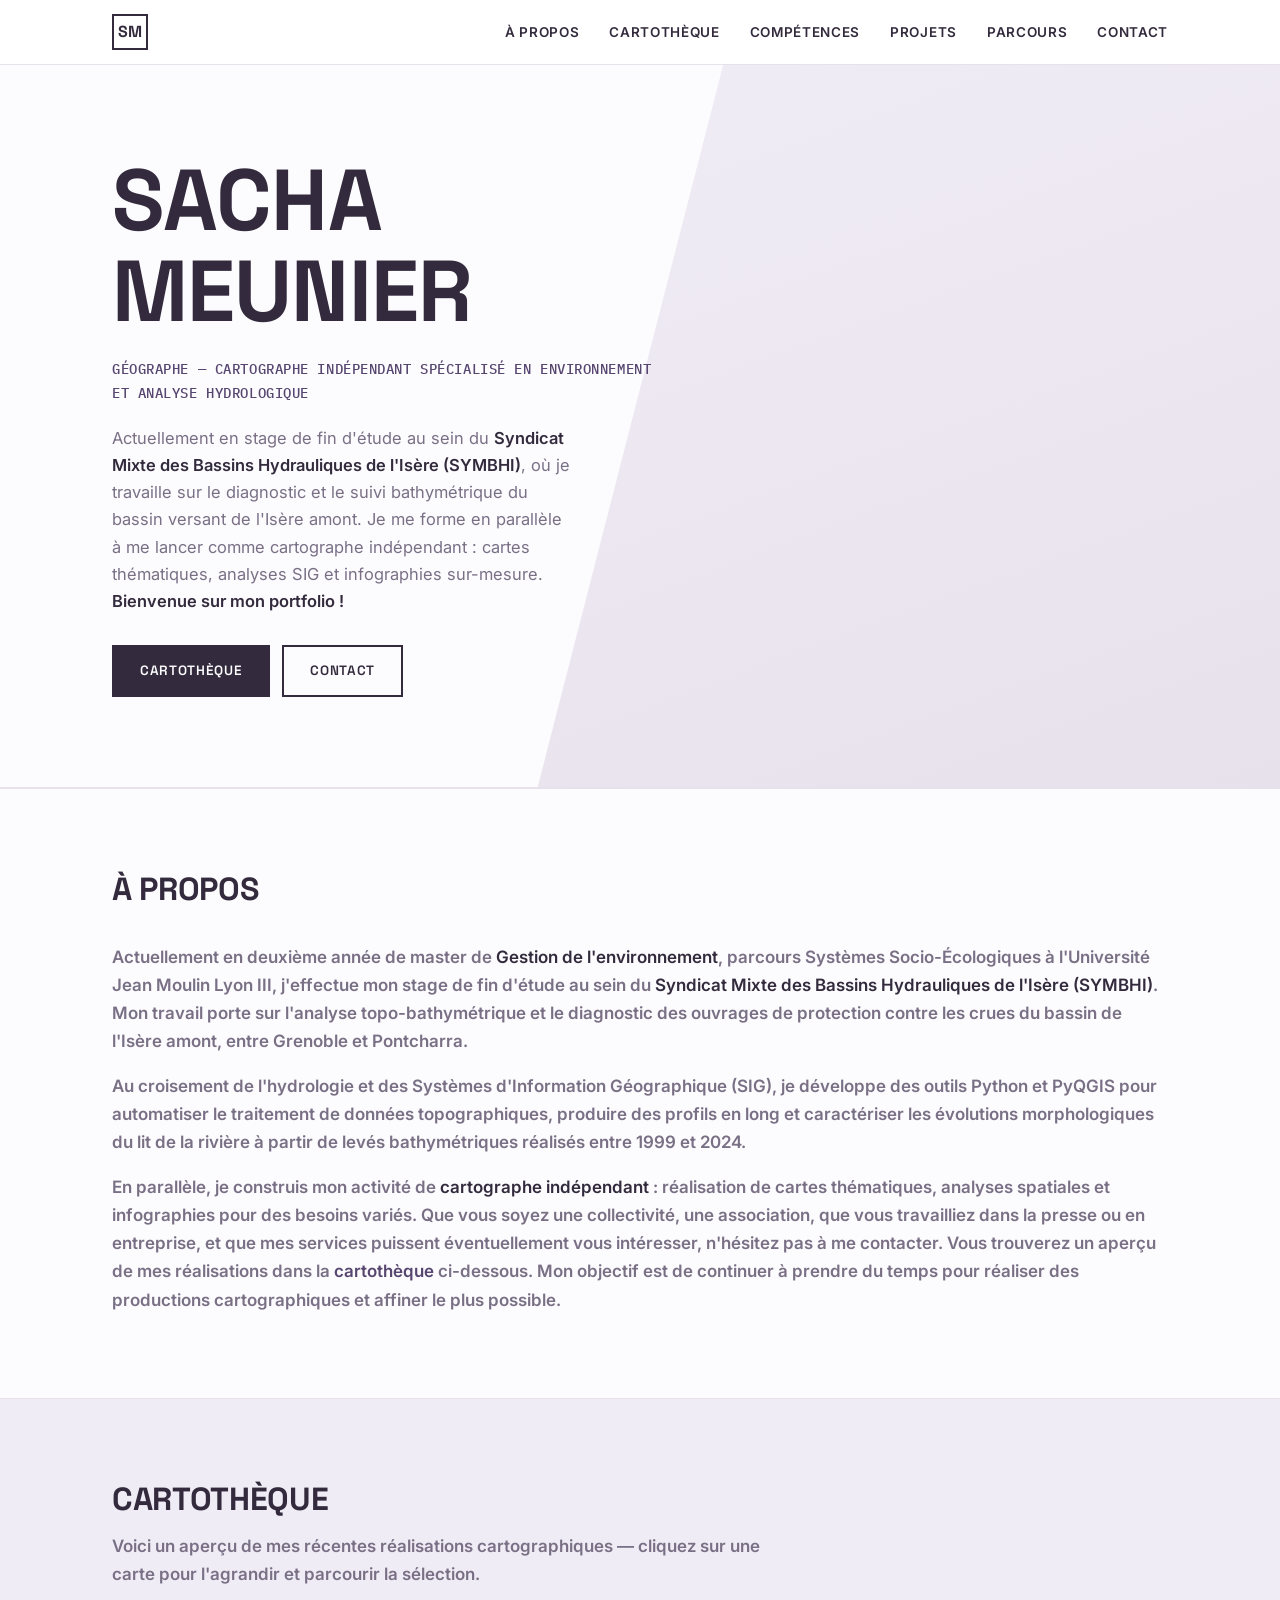
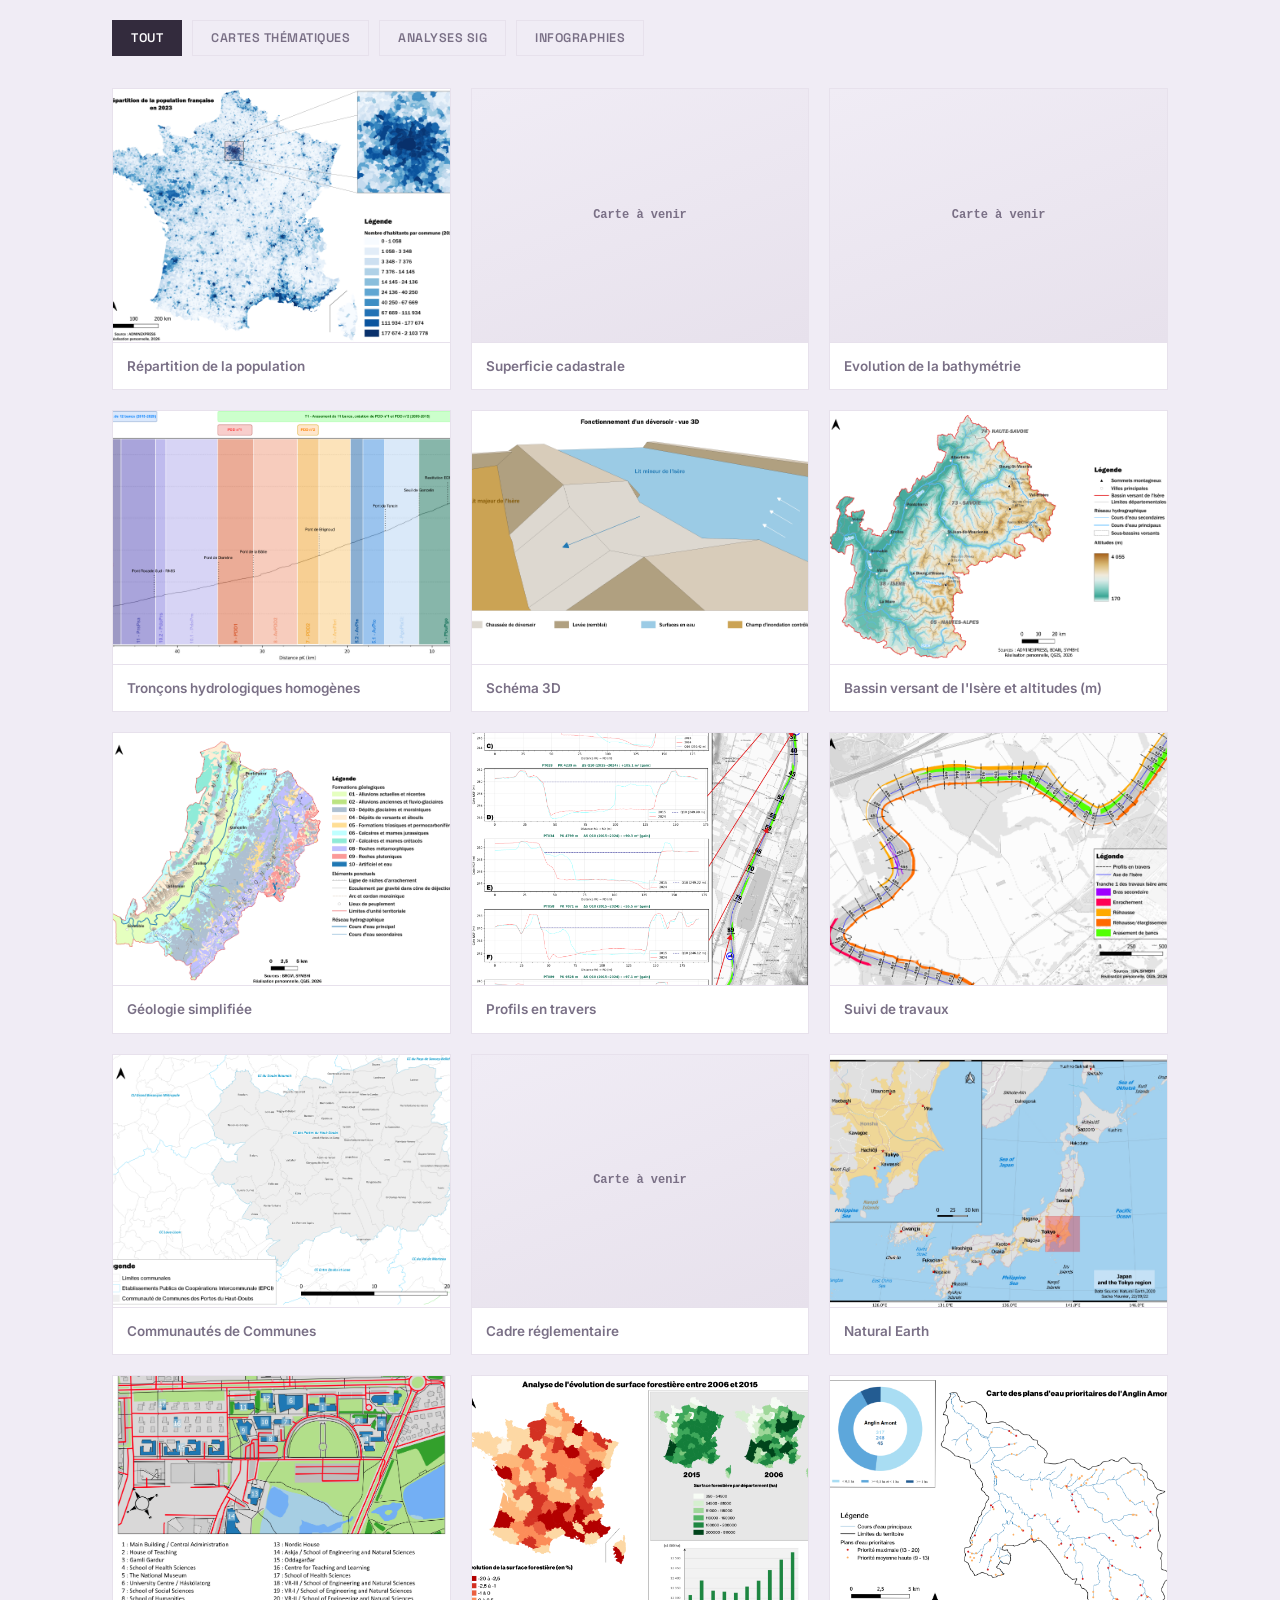
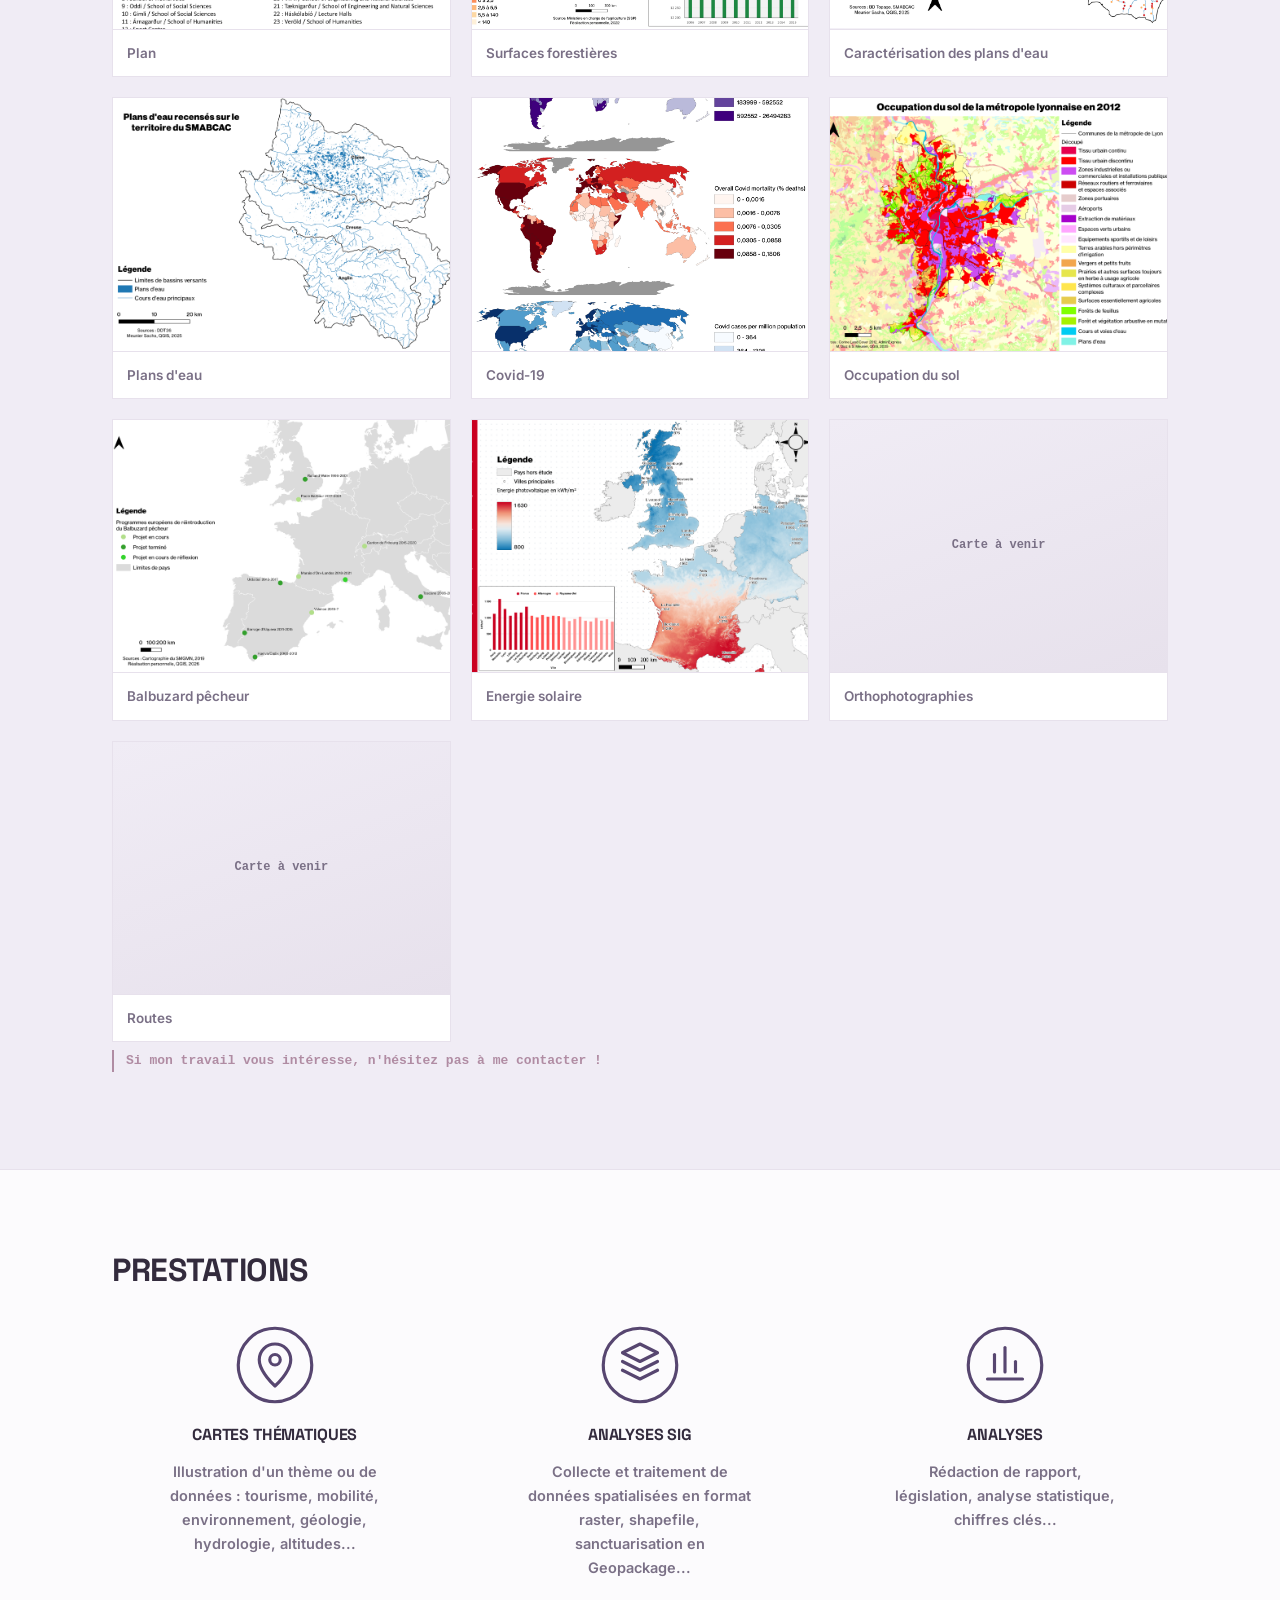
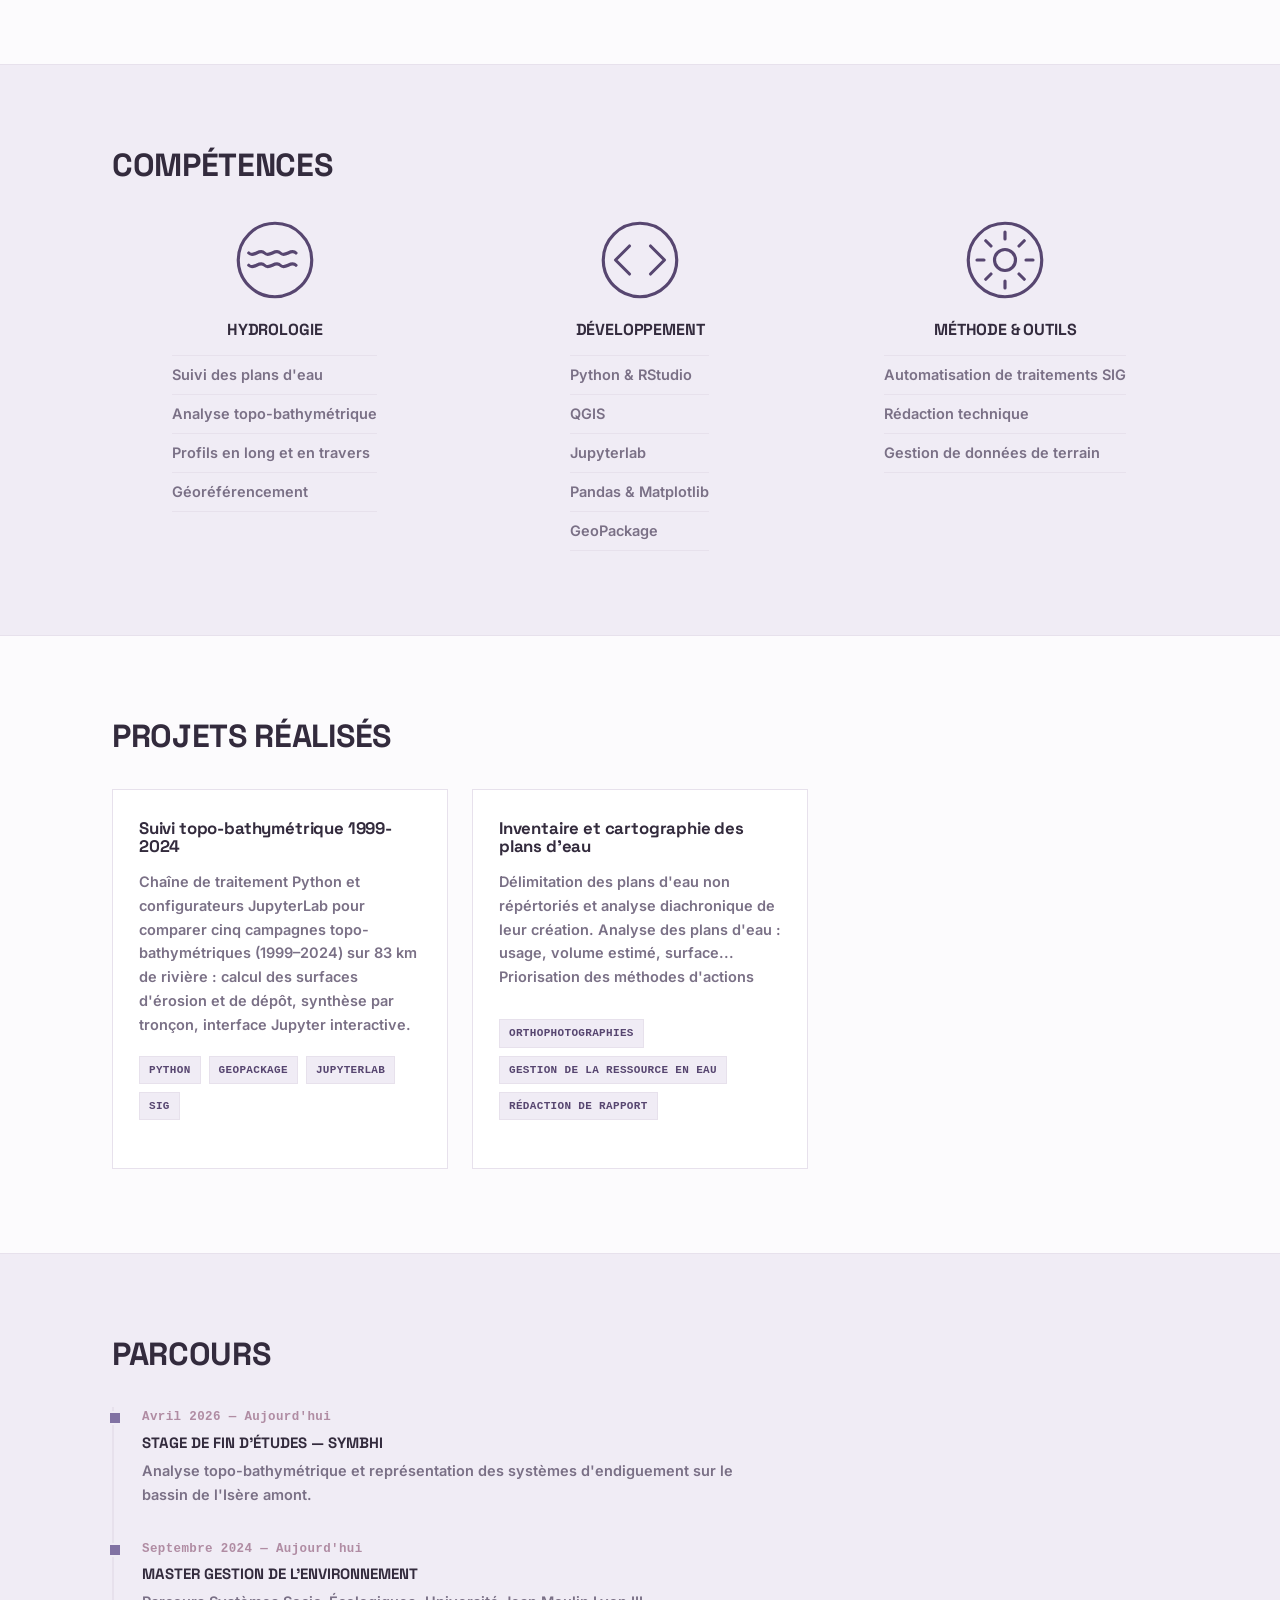
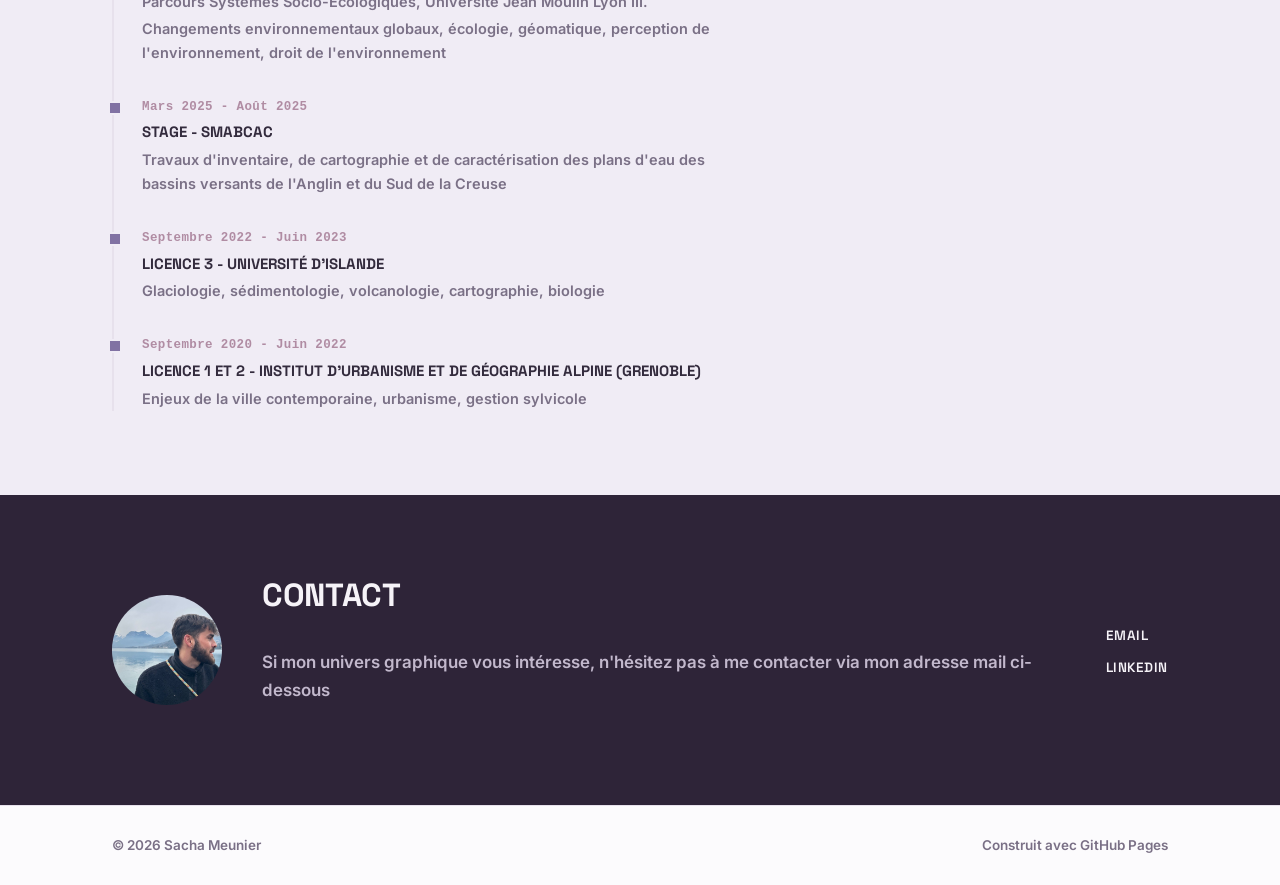
==== commit 7ddf7e00: "Update button categories and image alt text" ====
--- a/index.html
+++ b/index.html
@@ -237,18 +237,25 @@
           <span class="map-card-caption">Balbuzard pêcheur</span>
         </button>
         
+        <button class="map-card" data-category="infographie" type="button">
+          <span class="map-card-media">
+            <img src="assets/cartotheque/carte-21.png" alt="Energie solaire UK" onerror="this.closest('.map-card').classList.add('no-image')">
+          </span>
+          <span class="map-card-caption">Energie solaire</span>
+        </button>
+        
         <button class="map-card" data-category="sig" type="button">
           <span class="map-card-media">
-            <img src="assets/cartotheque/carte-21.png" alt="Energie solaire" onerror="this.closest('.map-card').classList.add('no-image')">
-          </span>
-          <span class="map-card-caption">Energie solaire</span>
-        </button>
-        
-        <button class="map-card" data-category="sig" type="button">
-          <span class="map-card-media">
             <img src="assets/cartotheque/carte-22.png" alt="Orthophotographies" onerror="this.closest('.map-card').classList.add('no-image')">
           </span>
           <span class="map-card-caption">Orthophotographies</span>
+        </button>
+        
+        <button class="map-card" data-category="thematique" type="button">
+          <span class="map-card-media">
+            <img src="assets/cartotheque/carte-23.png" alt="Routes" onerror="this.closest('.map-card').classList.add('no-image')">
+          </span>
+          <span class="map-card-caption">Routes</span>
         </button>
         
       </div>
